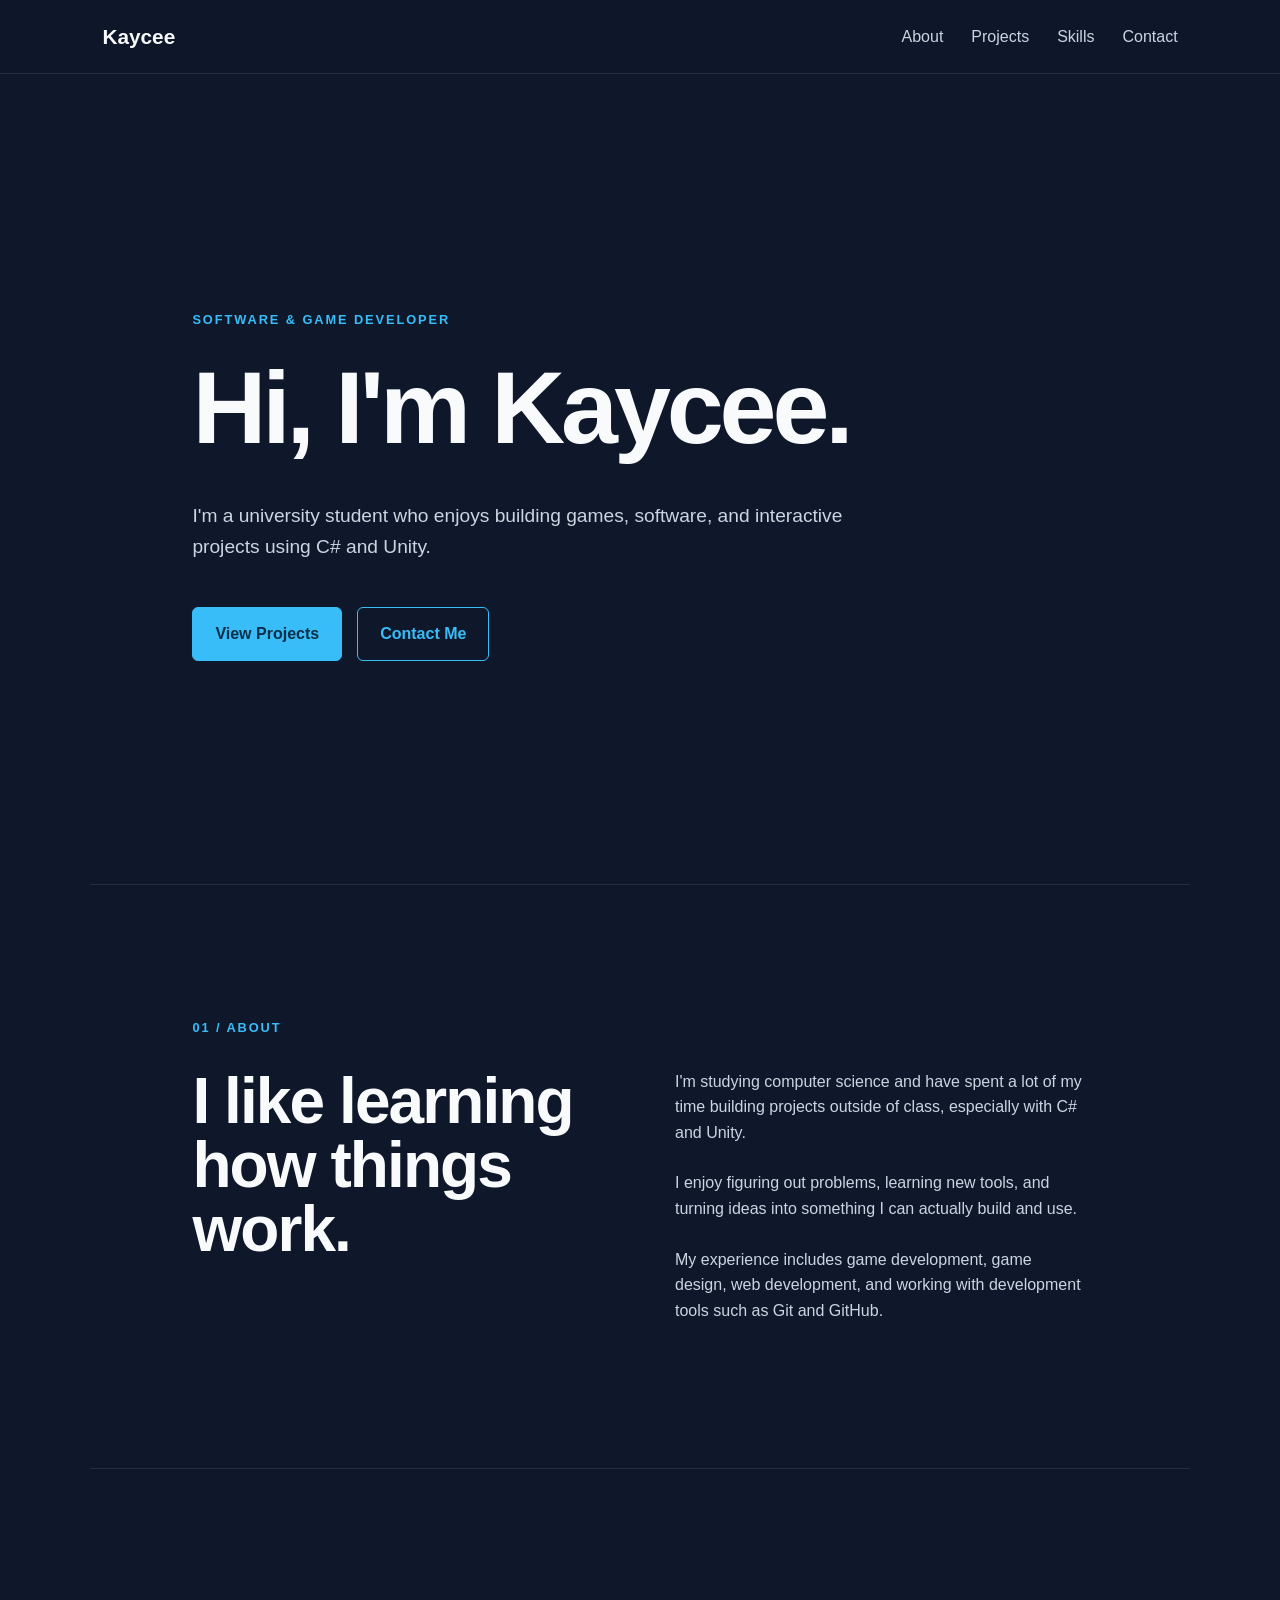
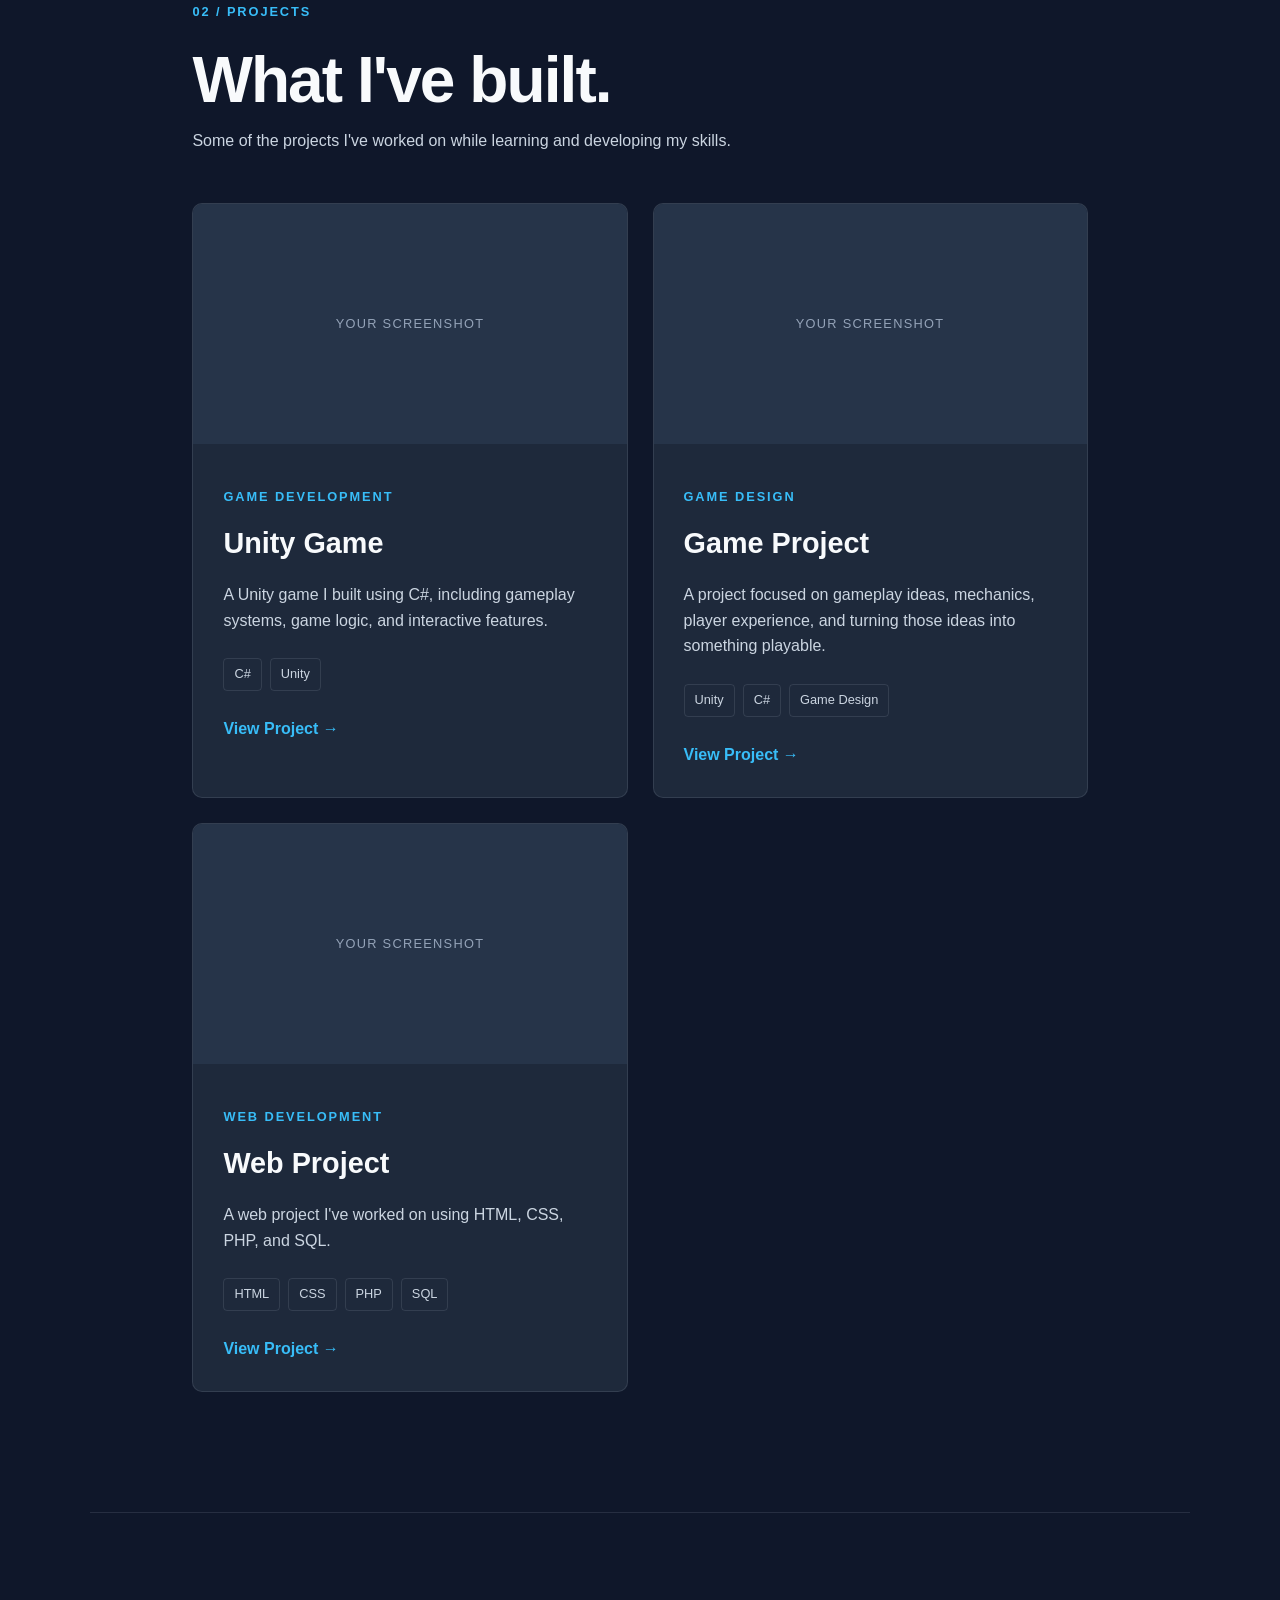
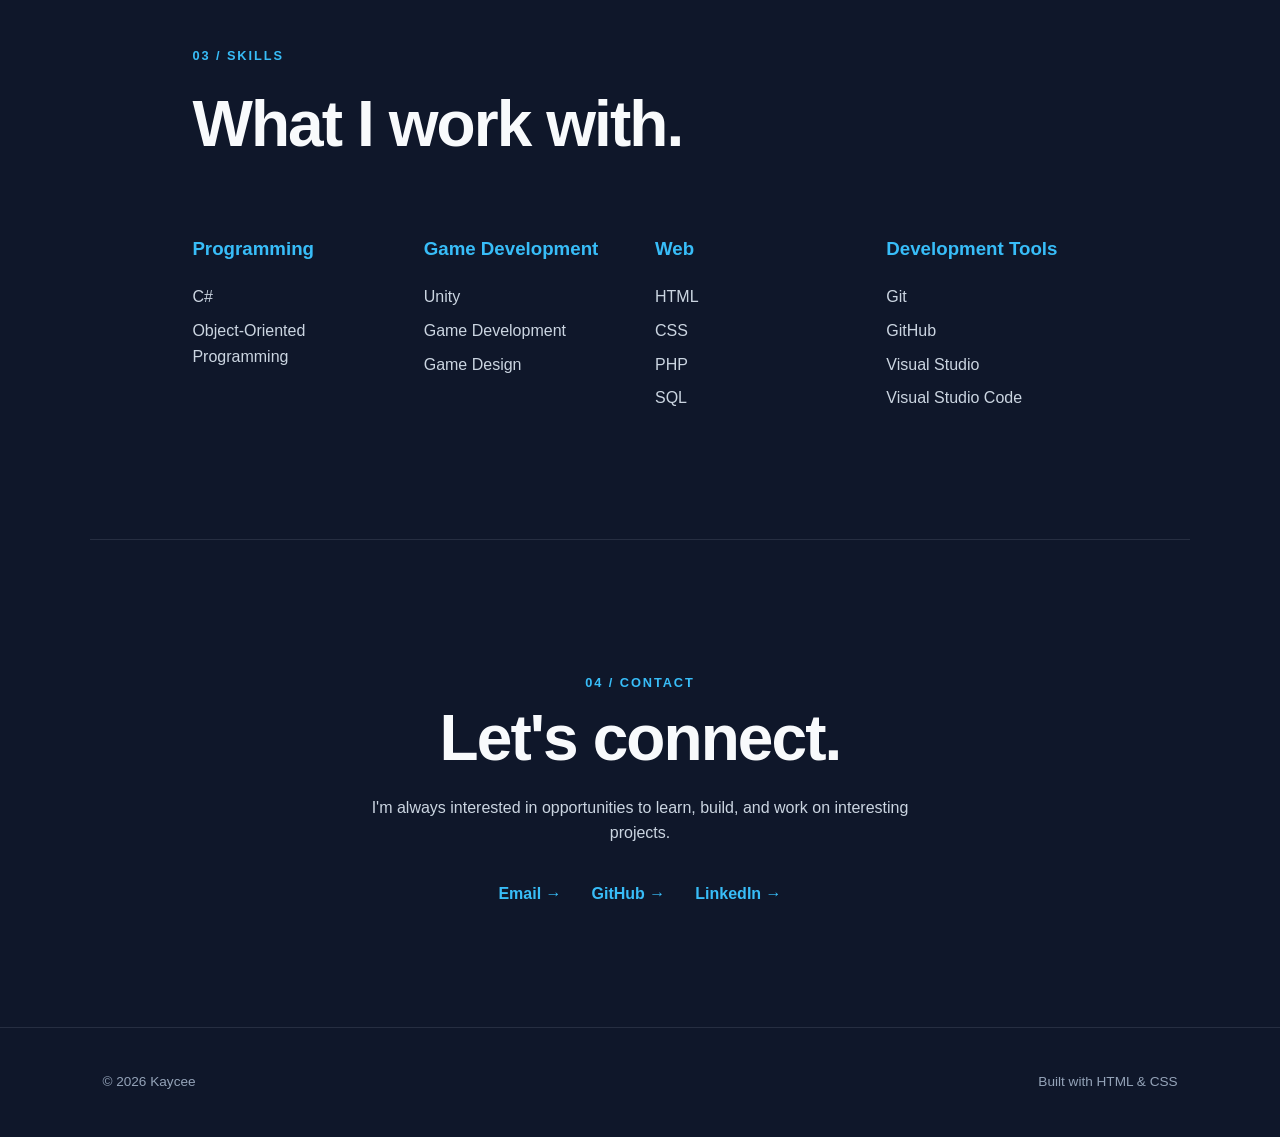
==== index.html @ e9b3a822 "expanding portfolio, placeholders for now" ====
<!DOCTYPE html>
<html lang="en">
<head>
    <meta charset="UTF-8">
    <meta name="viewport" content="width=device-width, initial-scale=1.0">
    <meta name="description" content="Kaycee's software and game development portfolio">
    <title>Kaycee | Software & Game Developer</title>
    <link rel="stylesheet" href="style.css">
</head>

<body>

    <nav class="navbar">
        <a href="#" class="logo">Kaycee</a>

        <div class="nav-links">
            <a href="#about">About</a>
            <a href="#projects">Projects</a>
            <a href="#skills">Skills</a>
            <a href="#contact">Contact</a>
        </div>
    </nav>

    <main>

        <header class="hero">
            <p class="eyebrow">SOFTWARE & GAME DEVELOPER</p>

            <h1>Hi, I'm Kaycee.</h1>

            <p class="intro">
                I'm a university student who enjoys building games, software,
                and interactive projects using C# and Unity.
            </p>

            <div class="hero-buttons">
                <a href="#projects" class="button primary-button">View Projects</a>
                <a href="#contact" class="button secondary-button">Contact Me</a>
            </div>
        </header>

        <section id="about" class="section">
            <p class="section-label">01 / ABOUT</p>

            <div class="section-content">
                <div>
                    <h2>I like learning how things work.</h2>
                </div>

                <div class="about-text">
                    <p>
                        I'm studying computer science and have spent a lot of my
                        time building projects outside of class, especially with
                        C# and Unity.
                    </p>

                    <p>
                        I enjoy figuring out problems, learning new tools, and
                        turning ideas into something I can actually build and use.
                    </p>

                    <p>
                        My experience includes game development, game design,
                        web development, and working with development tools such
                        as Git and GitHub.
                    </p>
                </div>
            </div>
        </section>

        <section id="projects" class="section">
            <p class="section-label">02 / PROJECTS</p>

            <div class="section-heading">
                <h2>What I've built.</h2>
                <p>
                    Some of the projects I've worked on while learning and
                    developing my skills.
                </p>
            </div>

            <div class="projects-grid">

                <article class="project-card">
                    <div class="project-image">
                        <span>YOUR SCREENSHOT</span>
                    </div>

                    <div class="project-info">
                        <p class="project-type">GAME DEVELOPMENT</p>

                        <h3>Unity Game</h3>

                        <p>
                            A Unity game I built using C#, including gameplay
                            systems, game logic, and interactive features.
                        </p>

                        <div class="project-tags">
                            <span>C#</span>
                            <span>Unity</span>
                        </div>

                        <a href="#" class="project-link">View Project →</a>
                    </div>
                </article>

                <article class="project-card">
                    <div class="project-image">
                        <span>YOUR SCREENSHOT</span>
                    </div>

                    <div class="project-info">
                        <p class="project-type">GAME DESIGN</p>

                        <h3>Game Project</h3>

                        <p>
                            A project focused on gameplay ideas, mechanics,
                            player experience, and turning those ideas into
                            something playable.
                        </p>

                        <div class="project-tags">
                            <span>Unity</span>
                            <span>C#</span>
                            <span>Game Design</span>
                        </div>

                        <a href="#" class="project-link">View Project →</a>
                    </div>
                </article>

                <article class="project-card">
                    <div class="project-image">
                        <span>YOUR SCREENSHOT</span>
                    </div>

                    <div class="project-info">
                        <p class="project-type">WEB DEVELOPMENT</p>

                        <h3>Web Project</h3>

                        <p>
                            A web project I've worked on using HTML, CSS, PHP,
                            and SQL.
                        </p>

                        <div class="project-tags">
                            <span>HTML</span>
                            <span>CSS</span>
                            <span>PHP</span>
                            <span>SQL</span>
                        </div>

                        <a href="#" class="project-link">View Project →</a>
                    </div>
                </article>

            </div>
        </section>

        <section id="skills" class="section">
            <p class="section-label">03 / SKILLS</p>

            <div class="section-heading">
                <h2>What I work with.</h2>
            </div>

            <div class="skills-grid">

                <div class="skill-group">
                    <h3>Programming</h3>
                    <p>C#</p>
                    <p>Object-Oriented Programming</p>
                </div>

                <div class="skill-group">
                    <h3>Game Development</h3>
                    <p>Unity</p>
                    <p>Game Development</p>
                    <p>Game Design</p>
                </div>

                <div class="skill-group">
                    <h3>Web</h3>
                    <p>HTML</p>
                    <p>CSS</p>
                    <p>PHP</p>
                    <p>SQL</p>
                </div>

                <div class="skill-group">
                    <h3>Development Tools</h3>
                    <p>Git</p>
                    <p>GitHub</p>
                    <p>Visual Studio</p>
                    <p>Visual Studio Code</p>
                </div>

            </div>
        </section>

        <section id="contact" class="section contact-section">
            <p class="section-label">04 / CONTACT</p>

            <h2>Let's connect.</h2>

            <p>
                I'm always interested in opportunities to learn, build,
                and work on interesting projects.
            </p>

            <div class="contact-links">
                <a href="mailto:YOUR_EMAIL">Email →</a>
                <a href="https://github.com/kayceebowmantech" target="_blank">GitHub →</a>
                <a href="YOUR_LINKEDIN_URL" target="_blank">LinkedIn →</a>
            </div>
        </section>

    </main>

    <footer>
        <p>© 2026 Kaycee</p>
        <p>Built with HTML & CSS</p>
    </footer>

</body>
</html>
---- style.css ----
:root {
    --background: #0f172a;
    --surface: #1e293b;
    --surface-light: #263449;
    --text-primary: #f8fafc;
    --text-secondary: #cbd5e1;
    --text-muted: #94a3b8;
    --accent: #38bdf8;
    --border: rgba(203, 213, 225, 0.12);
}

* {
    box-sizing: border-box;
}

html {
    scroll-behavior: smooth;
}

body {
    margin: 0;
    background-color: var(--background);
    color: var(--text-primary);
    font-family: Arial, sans-serif;
    line-height: 1.6;
}

a {
    color: inherit;
    text-decoration: none;
}

.navbar {
    position: sticky;
    top: 0;
    z-index: 100;
    display: flex;
    justify-content: space-between;
    align-items: center;
    padding: 20px 8%;
    background: rgba(15, 23, 42, 0.9);
    backdrop-filter: blur(10px);
    border-bottom: 1px solid var(--border);
}

.logo {
    font-size: 1.3rem;
    font-weight: 700;
}

.nav-links {
    display: flex;
    gap: 28px;
}

.nav-links a {
    color: var(--text-secondary);
    transition: color 0.2s ease;
}

.nav-links a:hover {
    color: var(--accent);
}

.hero {
    min-height: 90vh;
    display: flex;
    flex-direction: column;
    justify-content: center;
    max-width: 1100px;
    margin: 0 auto;
    padding: 80px 8%;
}

.eyebrow,
.section-label,
.project-type {
    color: var(--accent);
    font-size: 0.8rem;
    font-weight: 700;
    letter-spacing: 0.15em;
}

.hero h1 {
    max-width: 900px;
    margin: 15px 0;
    font-size: clamp(3.5rem, 8vw, 7rem);
    line-height: 0.95;
    letter-spacing: -0.04em;
}

.intro {
    max-width: 650px;
    margin: 30px 0;
    color: var(--text-secondary);
    font-size: 1.2rem;
}

.hero-buttons {
    display: flex;
    gap: 15px;
    margin-top: 15px;
    flex-wrap: wrap;
}

.button {
    padding: 13px 22px;
    border: 1px solid var(--accent);
    border-radius: 6px;
    font-weight: 700;
    transition: 0.2s ease;
}

.primary-button {
    background-color: var(--accent);
    color: #082f49;
}

.primary-button:hover {
    transform: translateY(-2px);
}

.secondary-button {
    color: var(--accent);
}

.secondary-button:hover {
    background-color: rgba(56, 189, 248, 0.08);
}

.section {
    max-width: 1100px;
    margin: 0 auto;
    padding: 120px 8%;
    border-top: 1px solid var(--border);
}

.section-content {
    display: grid;
    grid-template-columns: 1fr 1fr;
    gap: 70px;
    margin-top: 30px;
}

.section h2,
.contact-section h2 {
    margin: 0;
    font-size: clamp(2.3rem, 5vw, 4.5rem);
    line-height: 1;
    letter-spacing: -0.03em;
}

.about-text {
    color: var(--text-secondary);
}

.about-text p {
    margin-top: 0;
    margin-bottom: 25px;
}

.section-heading {
    max-width: 700px;
    margin: 25px 0 50px;
}

.section-heading p {
    color: var(--text-secondary);
}

.projects-grid {
    display: grid;
    grid-template-columns: repeat(2, 1fr);
    gap: 25px;
}

.project-card {
    overflow: hidden;
    background-color: var(--surface);
    border: 1px solid var(--border);
    border-radius: 10px;
    transition: transform 0.2s ease, border-color 0.2s ease;
}

.project-card:hover {
    transform: translateY(-5px);
    border-color: rgba(56, 189, 248, 0.4);
}

.project-image {
    min-height: 240px;
    display: flex;
    justify-content: center;
    align-items: center;
    background-color: var(--surface-light);
    color: var(--text-muted);
    font-size: 0.8rem;
    letter-spacing: 0.1em;
}

.project-info {
    padding: 30px;
}

.project-info h3 {
    margin: 8px 0 15px;
    font-size: 1.8rem;
}

.project-info > p:not(.project-type) {
    color: var(--text-secondary);
}

.project-tags {
    display: flex;
    flex-wrap: wrap;
    gap: 8px;
    margin: 25px 0;
}

.project-tags span {
    padding: 5px 10px;
    border: 1px solid var(--border);
    border-radius: 4px;
    color: var(--text-secondary);
    font-size: 0.8rem;
}

.project-link {
    color: var(--accent);
    font-weight: 700;
}

.skills-grid {
    display: grid;
    grid-template-columns: repeat(4, 1fr);
    gap: 30px;
    margin-top: 60px;
}

.skill-group h3 {
    margin-bottom: 20px;
    color: var(--accent);
}

.skill-group p {
    margin: 8px 0;
    color: var(--text-secondary);
}

.contact-section {
    text-align: center;
}

.contact-section > p:not(.section-label) {
    max-width: 600px;
    margin: 25px auto;
    color: var(--text-secondary);
}

.contact-links {
    display: flex;
    justify-content: center;
    gap: 30px;
    margin-top: 35px;
    flex-wrap: wrap;
}

.contact-links a {
    color: var(--accent);
    font-weight: 700;
}

footer {
    display: flex;
    justify-content: space-between;
    padding: 30px 8%;
    border-top: 1px solid var(--border);
    color: var(--text-muted);
    font-size: 0.85rem;
}

@media (max-width: 800px) {
    .navbar {
        padding: 18px 6%;
    }

    .nav-links {
        gap: 15px;
        font-size: 0.9rem;
    }

    .hero,
    .section {
        padding-left: 6%;
        padding-right: 6%;
    }

    .hero {
        min-height: 80vh;
    }

    .section-content,
    .projects-grid,
    .skills-grid {
        grid-template-columns: 1fr;
    }

    .section-content {
        gap: 30px;
    }

    footer {
        flex-direction: column;
        gap: 5px;
    }
}

@media (max-width: 550px) {
    .nav-links {
        display: none;
    }

    .hero h1 {
        font-size: 3.2rem;
    }

    .intro {
        font-size: 1.05rem;
    }
}
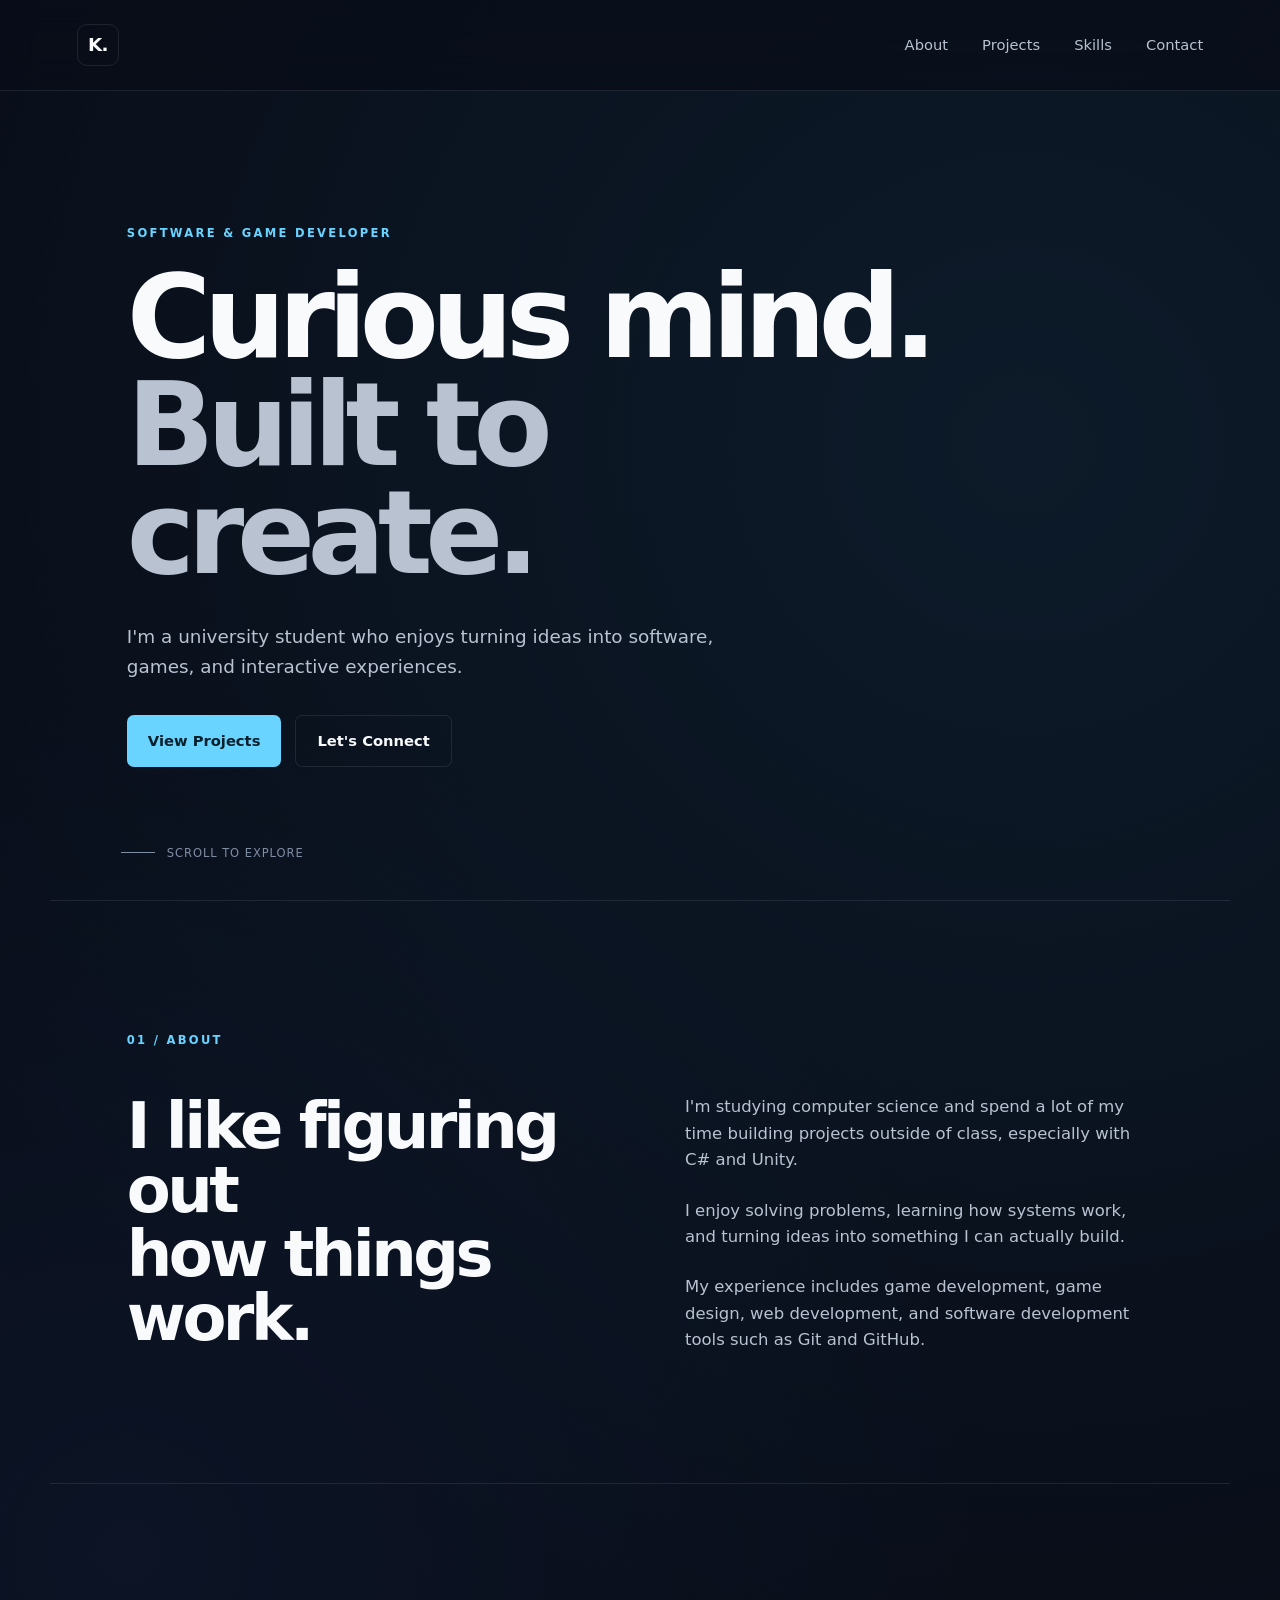
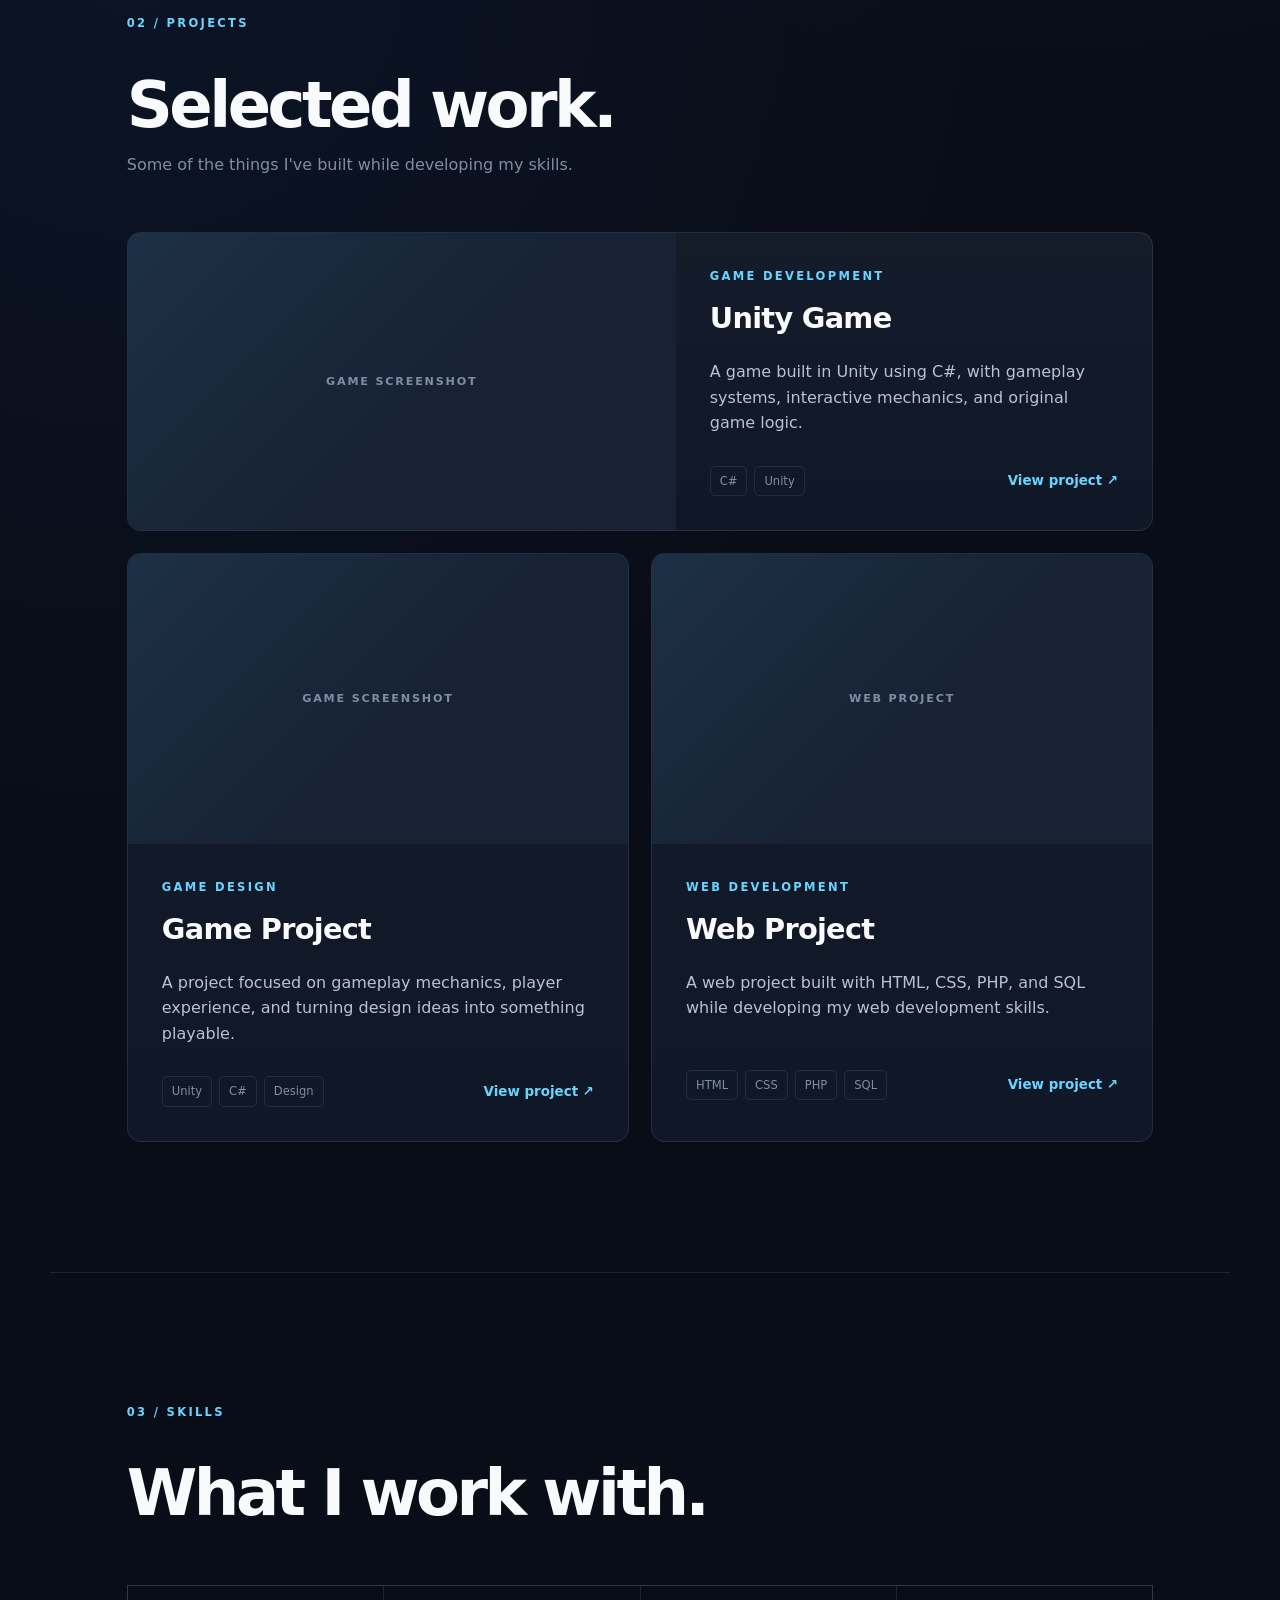
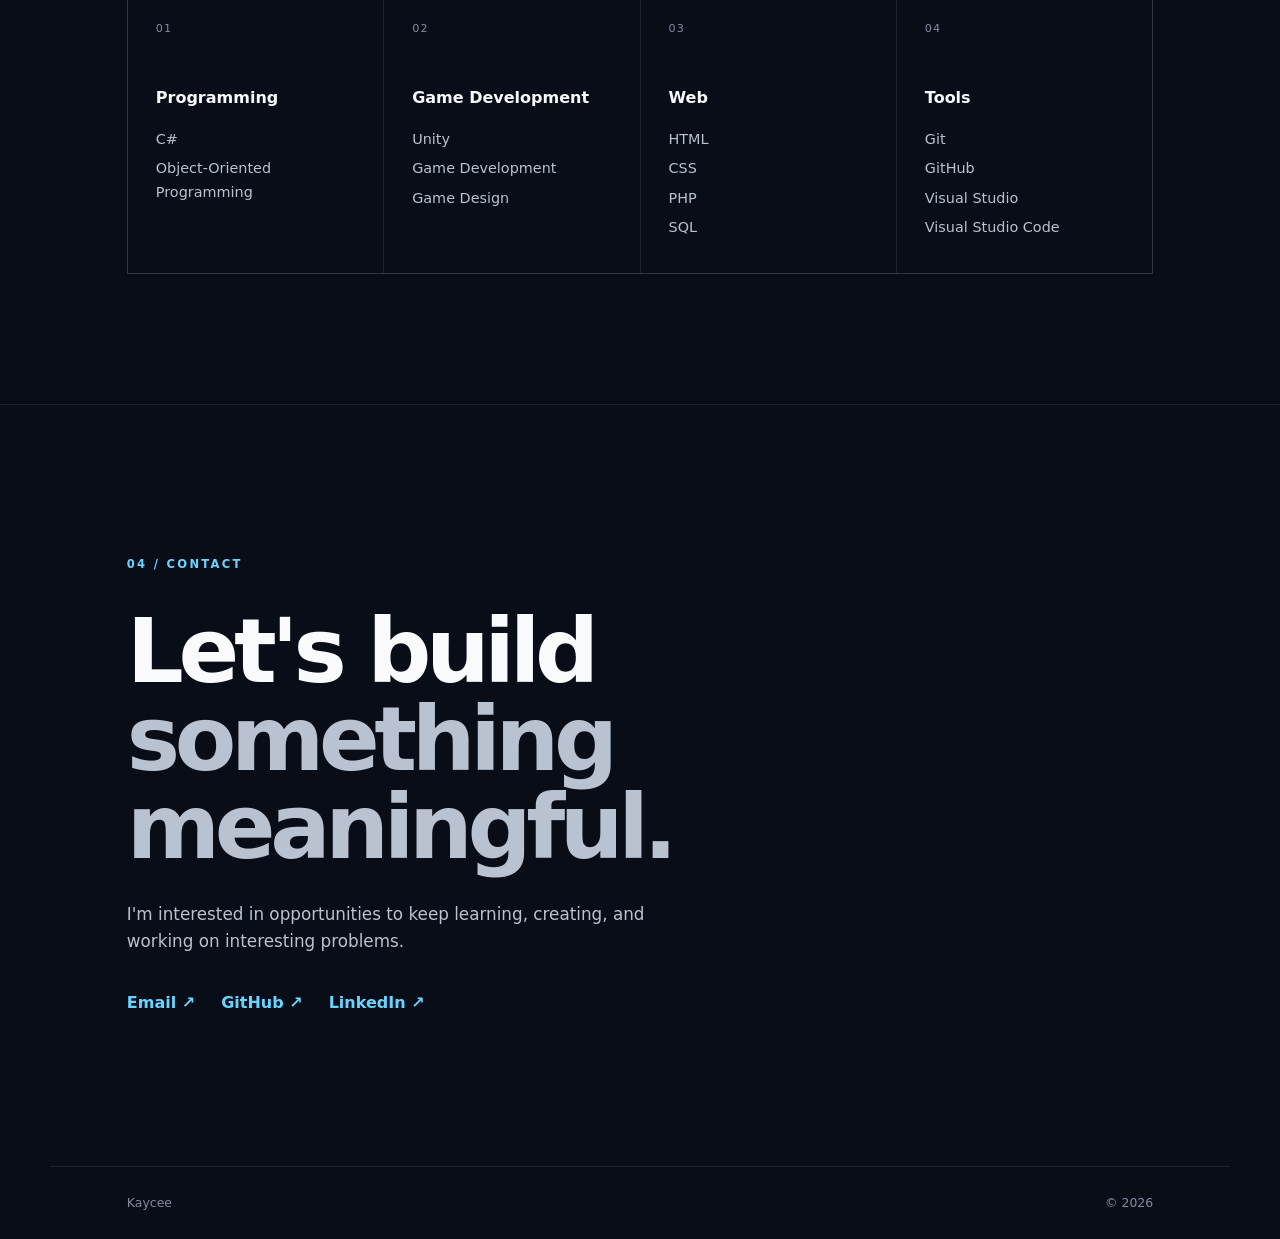
==== commit 3a150482: "updated style of text, format, removed accidental comment showing on page" ====
--- a/index.html
+++ b/index.html
@@ -9,9 +9,8 @@
 </head>
 
 <body>
-
     <nav class="navbar">
-        <a href="#" class="logo">Kaycee</a>
+        <a href="#" class="logo">K.</a>
 
         <div class="nav-links">
             <a href="#about">About</a>
@@ -22,160 +21,164 @@
     </nav>
 
     <main>
-
         <header class="hero">
-            <p class="eyebrow">SOFTWARE & GAME DEVELOPER</p>
-
-            <h1>Hi, I'm Kaycee.</h1>
-
-            <p class="intro">
-                I'm a university student who enjoys building games, software,
-                and interactive projects using C# and Unity.
-            </p>
-
-            <div class="hero-buttons">
-                <a href="#projects" class="button primary-button">View Projects</a>
-                <a href="#contact" class="button secondary-button">Contact Me</a>
+            <div class="hero-content">
+                <p class="eyebrow">SOFTWARE & GAME DEVELOPER</p>
+
+                <h1>Curious mind.<br><span>Built to create.</span></h1>
+
+                <p class="intro">
+                    I'm a university student who enjoys turning ideas into
+                    software, games, and interactive experiences.
+                </p>
+
+                <div class="hero-buttons">
+                    <a href="#projects" class="button primary-button">View Projects</a>
+                    <a href="#contact" class="button secondary-button">Let's Connect</a>
+                </div>
+            </div>
+
+            <div class="scroll-indicator">
+                <span></span>
+                Scroll to explore
             </div>
         </header>
 
         <section id="about" class="section">
-            <p class="section-label">01 / ABOUT</p>
-
-            <div class="section-content">
-                <div>
-                    <h2>I like learning how things work.</h2>
-                </div>
+            <div class="section-label">01 / ABOUT</div>
+
+            <div class="about-grid">
+                <h2>I like figuring out<br>how things work.</h2>
 
                 <div class="about-text">
                     <p>
-                        I'm studying computer science and have spent a lot of my
-                        time building projects outside of class, especially with
-                        C# and Unity.
+                        I'm studying computer science and spend a lot of my time
+                        building projects outside of class, especially with C# and Unity.
                     </p>
 
                     <p>
-                        I enjoy figuring out problems, learning new tools, and
-                        turning ideas into something I can actually build and use.
+                        I enjoy solving problems, learning how systems work, and
+                        turning ideas into something I can actually build.
                     </p>
 
                     <p>
                         My experience includes game development, game design,
-                        web development, and working with development tools such
-                        as Git and GitHub.
+                        web development, and software development tools such as Git and GitHub.
                     </p>
                 </div>
             </div>
         </section>
 
         <section id="projects" class="section">
-            <p class="section-label">02 / PROJECTS</p>
-
-            <div class="section-heading">
-                <h2>What I've built.</h2>
-                <p>
-                    Some of the projects I've worked on while learning and
-                    developing my skills.
-                </p>
+            <div class="section-label">02 / PROJECTS</div>
+
+            <div class="section-title-row">
+                <div>
+                    <h2>Selected work.</h2>
+                    <p>Some of the things I've built while developing my skills.</p>
+                </div>
             </div>
 
             <div class="projects-grid">
+                <article class="project-card featured">
+                    <div class="project-image">
+                        <span>GAME SCREENSHOT</span>
+                    </div>
+
+                    <div class="project-content">
+                        <div>
+                            <p class="project-type">GAME DEVELOPMENT</p>
+                            <h3>Unity Game</h3>
+                        </div>
+
+                        <p class="project-description">
+                            A game built in Unity using C#, with gameplay systems,
+                            interactive mechanics, and original game logic.
+                        </p>
+
+                        <div class="project-footer">
+                            <div class="project-tags">
+                                <span>C#</span>
+                                <span>Unity</span>
+                            </div>
+
+                            <a href="#" class="project-link">View project ↗</a>
+                        </div>
+                    </div>
+                </article>
 
                 <article class="project-card">
                     <div class="project-image">
-                        <span>YOUR SCREENSHOT</span>
-                    </div>
-
-                    <div class="project-info">
-                        <p class="project-type">GAME DEVELOPMENT</p>
-
-                        <h3>Unity Game</h3>
-
-                        <p>
-                            A Unity game I built using C#, including gameplay
-                            systems, game logic, and interactive features.
+                        <span>GAME SCREENSHOT</span>
+                    </div>
+
+                    <div class="project-content">
+                        <p class="project-type">GAME DESIGN</p>
+                        <h3>Game Project</h3>
+
+                        <p class="project-description">
+                            A project focused on gameplay mechanics, player experience,
+                            and turning design ideas into something playable.
                         </p>
 
-                        <div class="project-tags">
-                            <span>C#</span>
-                            <span>Unity</span>
-                        </div>
-
-                        <a href="#" class="project-link">View Project →</a>
+                        <div class="project-footer">
+                            <div class="project-tags">
+                                <span>Unity</span>
+                                <span>C#</span>
+                                <span>Design</span>
+                            </div>
+
+                            <a href="#" class="project-link">View project ↗</a>
+                        </div>
                     </div>
                 </article>
 
                 <article class="project-card">
                     <div class="project-image">
-                        <span>YOUR SCREENSHOT</span>
-                    </div>
-
-                    <div class="project-info">
-                        <p class="project-type">GAME DESIGN</p>
-
-                        <h3>Game Project</h3>
-
-                        <p>
-                            A project focused on gameplay ideas, mechanics,
-                            player experience, and turning those ideas into
-                            something playable.
+                        <span>WEB PROJECT</span>
+                    </div>
+
+                    <div class="project-content">
+                        <p class="project-type">WEB DEVELOPMENT</p>
+                        <h3>Web Project</h3>
+
+                        <p class="project-description">
+                            A web project built with HTML, CSS, PHP, and SQL while
+                            developing my web development skills.
                         </p>
 
-                        <div class="project-tags">
-                            <span>Unity</span>
-                            <span>C#</span>
-                            <span>Game Design</span>
-                        </div>
-
-                        <a href="#" class="project-link">View Project →</a>
+                        <div class="project-footer">
+                            <div class="project-tags">
+                                <span>HTML</span>
+                                <span>CSS</span>
+                                <span>PHP</span>
+                                <span>SQL</span>
+                            </div>
+
+                            <a href="#" class="project-link">View project ↗</a>
+                        </div>
                     </div>
                 </article>
-
-                <article class="project-card">
-                    <div class="project-image">
-                        <span>YOUR SCREENSHOT</span>
-                    </div>
-
-                    <div class="project-info">
-                        <p class="project-type">WEB DEVELOPMENT</p>
-
-                        <h3>Web Project</h3>
-
-                        <p>
-                            A web project I've worked on using HTML, CSS, PHP,
-                            and SQL.
-                        </p>
-
-                        <div class="project-tags">
-                            <span>HTML</span>
-                            <span>CSS</span>
-                            <span>PHP</span>
-                            <span>SQL</span>
-                        </div>
-
-                        <a href="#" class="project-link">View Project →</a>
-                    </div>
-                </article>
-
             </div>
         </section>
 
         <section id="skills" class="section">
-            <p class="section-label">03 / SKILLS</p>
-
-            <div class="section-heading">
+            <div class="section-label">03 / SKILLS</div>
+
+            <div class="skills-heading">
                 <h2>What I work with.</h2>
             </div>
 
             <div class="skills-grid">
-
-                <div class="skill-group">
+                <div class="skill-group">
+                    <span class="skill-number">01</span>
                     <h3>Programming</h3>
                     <p>C#</p>
                     <p>Object-Oriented Programming</p>
                 </div>
 
                 <div class="skill-group">
+                    <span class="skill-number">02</span>
                     <h3>Game Development</h3>
                     <p>Unity</p>
                     <p>Game Development</p>
@@ -183,6 +186,7 @@
                 </div>
 
                 <div class="skill-group">
+                    <span class="skill-number">03</span>
                     <h3>Web</h3>
                     <p>HTML</p>
                     <p>CSS</p>
@@ -191,39 +195,39 @@
                 </div>
 
                 <div class="skill-group">
-                    <h3>Development Tools</h3>
+                    <span class="skill-number">04</span>
+                    <h3>Tools</h3>
                     <p>Git</p>
                     <p>GitHub</p>
                     <p>Visual Studio</p>
                     <p>Visual Studio Code</p>
                 </div>
-
-            </div>
-        </section>
-
-        <section id="contact" class="section contact-section">
-            <p class="section-label">04 / CONTACT</p>
-
-            <h2>Let's connect.</h2>
-
-            <p>
-                I'm always interested in opportunities to learn, build,
-                and work on interesting projects.
-            </p>
-
-            <div class="contact-links">
-                <a href="mailto:YOUR_EMAIL">Email →</a>
-                <a href="https://github.com/kayceebowmantech" target="_blank">GitHub →</a>
-                <a href="YOUR_LINKEDIN_URL" target="_blank">LinkedIn →</a>
-            </div>
-        </section>
-
+            </div>
+        </section>
+
+        <section id="contact" class="contact-section">
+            <div class="contact-inner">
+                <div class="section-label">04 / CONTACT</div>
+
+                <h2>Let's build<br><span>something meaningful.</span></h2>
+
+                <p>
+                    I'm interested in opportunities to keep learning,
+                    creating, and working on interesting problems.
+                </p>
+
+                <div class="contact-links">
+                    <a href="mailto:YOUR_EMAIL">Email ↗</a>
+                    <a href="https://github.com/kayceebowmantech" target="_blank">GitHub ↗</a>
+                    <a href="YOUR_LINKEDIN_URL" target="_blank">LinkedIn ↗</a>
+                </div>
+            </div>
+        </section>
     </main>
 
     <footer>
-        <p>© 2026 Kaycee</p>
-        <p>Built with HTML & CSS</p>
+        <span>Kaycee</span>
+        <span>© 2026</span>
     </footer>
-
 </body>
 </html>
--- a/style.css
+++ b/style.css
@@ -1,16 +1,20 @@
 :root {
-    --background: #0f172a;
-    --surface: #1e293b;
-    --surface-light: #263449;
+    --background: #090d18;
+    --surface: #101827;
+    --surface-light: #172235;
     --text-primary: #f8fafc;
-    --text-secondary: #cbd5e1;
-    --text-muted: #94a3b8;
-    --accent: #38bdf8;
-    --border: rgba(203, 213, 225, 0.12);
+    --text-secondary: #b8c2d1;
+    --text-muted: #7f8da3;
+    --accent: #69d4ff;
+    --accent-soft: rgba(105, 212, 255, 0.1);
+    --border: rgba(184, 194, 209, 0.12);
+    --max-width: 1180px;
 }
 
 * {
     box-sizing: border-box;
+    margin: 0;
+    padding: 0;
 }
 
 html {
@@ -18,10 +22,13 @@
 }
 
 body {
-    margin: 0;
-    background-color: var(--background);
+    min-height: 100vh;
+    background:
+        radial-gradient(circle at 80% 10%, rgba(56, 189, 248, 0.08), transparent 30%),
+        radial-gradient(circle at 10% 35%, rgba(59, 130, 246, 0.06), transparent 28%),
+        var(--background);
     color: var(--text-primary);
-    font-family: Arial, sans-serif;
+    font-family: Inter, ui-sans-serif, system-ui, -apple-system, BlinkMacSystemFont, "Segoe UI", sans-serif;
     line-height: 1.6;
 }
 
@@ -35,26 +42,36 @@
     top: 0;
     z-index: 100;
     display: flex;
+    align-items: center;
     justify-content: space-between;
-    align-items: center;
-    padding: 20px 8%;
-    background: rgba(15, 23, 42, 0.9);
-    backdrop-filter: blur(10px);
+    width: 100%;
+    padding: 24px max(6%, calc((100% - var(--max-width)) / 2));
+    background: rgba(9, 13, 24, 0.72);
     border-bottom: 1px solid var(--border);
+    backdrop-filter: blur(18px);
 }
 
 .logo {
-    font-size: 1.3rem;
-    font-weight: 700;
+    display: flex;
+    align-items: center;
+    justify-content: center;
+    width: 42px;
+    height: 42px;
+    border: 1px solid var(--border);
+    border-radius: 10px;
+    font-size: 1.15rem;
+    font-weight: 800;
+    letter-spacing: -0.04em;
 }
 
 .nav-links {
     display: flex;
-    gap: 28px;
+    gap: 34px;
 }
 
 .nav-links a {
     color: var(--text-secondary);
+    font-size: 0.92rem;
     transition: color 0.2s ease;
 }
 
@@ -63,57 +80,69 @@
 }
 
 .hero {
-    min-height: 90vh;
+    position: relative;
     display: flex;
     flex-direction: column;
     justify-content: center;
-    max-width: 1100px;
+    min-height: calc(100vh - 91px);
+    max-width: var(--max-width);
     margin: 0 auto;
-    padding: 80px 8%;
+    padding: 100px 6%;
+}
+
+.hero-content {
+    max-width: 850px;
 }
 
 .eyebrow,
 .section-label,
 .project-type {
     color: var(--accent);
-    font-size: 0.8rem;
-    font-weight: 700;
-    letter-spacing: 0.15em;
+    font-size: 0.72rem;
+    font-weight: 800;
+    letter-spacing: 0.2em;
 }
 
 .hero h1 {
-    max-width: 900px;
-    margin: 15px 0;
-    font-size: clamp(3.5rem, 8vw, 7rem);
-    line-height: 0.95;
-    letter-spacing: -0.04em;
+    margin-top: 20px;
+    font-size: clamp(4rem, 9vw, 7.8rem);
+    line-height: 0.94;
+    letter-spacing: -0.065em;
+}
+
+.hero h1 span,
+.contact-section h2 span {
+    color: var(--text-secondary);
 }
 
 .intro {
     max-width: 650px;
-    margin: 30px 0;
-    color: var(--text-secondary);
-    font-size: 1.2rem;
+    margin-top: 35px;
+    color: var(--text-secondary);
+    font-size: 1.15rem;
 }
 
 .hero-buttons {
     display: flex;
-    gap: 15px;
-    margin-top: 15px;
+    gap: 14px;
+    margin-top: 34px;
     flex-wrap: wrap;
 }
 
 .button {
-    padding: 13px 22px;
-    border: 1px solid var(--accent);
-    border-radius: 6px;
+    display: inline-flex;
+    align-items: center;
+    justify-content: center;
+    padding: 13px 21px;
+    border-radius: 7px;
+    font-size: 0.92rem;
     font-weight: 700;
-    transition: 0.2s ease;
+    transition: transform 0.2s ease, background 0.2s ease, border-color 0.2s ease;
 }
 
 .primary-button {
-    background-color: var(--accent);
-    color: #082f49;
+    background: var(--accent);
+    color: #06202c;
 }
 
 .primary-button:hover {
@@ -121,147 +150,231 @@
 }
 
 .secondary-button {
-    color: var(--accent);
+    border: 1px solid var(--border);
+    color: var(--text-primary);
 }
 
 .secondary-button:hover {
-    background-color: rgba(56, 189, 248, 0.08);
+    border-color: rgba(105, 212, 255, 0.4);
+    background: var(--accent-soft);
+    transform: translateY(-2px);
+}
+
+.scroll-indicator {
+    position: absolute;
+    bottom: 38px;
+    left: 6%;
+    display: flex;
+    align-items: center;
+    gap: 12px;
+    color: var(--text-muted);
+    font-size: 0.72rem;
+    letter-spacing: 0.08em;
+    text-transform: uppercase;
+}
+
+.scroll-indicator span {
+    display: block;
+    width: 34px;
+    height: 1px;
+    background: var(--text-muted);
 }
 
 .section {
-    max-width: 1100px;
+    max-width: var(--max-width);
     margin: 0 auto;
-    padding: 120px 8%;
+    padding: 130px 6%;
     border-top: 1px solid var(--border);
 }
 
-.section-content {
+.about-grid {
     display: grid;
     grid-template-columns: 1fr 1fr;
-    gap: 70px;
-    margin-top: 30px;
+    gap: 90px;
+    margin-top: 45px;
 }
 
 .section h2,
-.contact-section h2 {
-    margin: 0;
-    font-size: clamp(2.3rem, 5vw, 4.5rem);
+.skills-heading h2 {
+    font-size: clamp(2.7rem, 5vw, 4.7rem);
     line-height: 1;
-    letter-spacing: -0.03em;
+    letter-spacing: -0.055em;
 }
 
 .about-text {
-    color: var(--text-secondary);
-}
-
-.about-text p {
-    margin-top: 0;
-    margin-bottom: 25px;
-}
-
-.section-heading {
-    max-width: 700px;
-    margin: 25px 0 50px;
-}
-
-.section-heading p {
-    color: var(--text-secondary);
+    max-width: 620px;
+    color: var(--text-secondary);
+    font-size: 1.03rem;
+}
+
+.about-text p + p {
+    margin-top: 24px;
+}
+
+.section-title-row {
+    display: flex;
+    justify-content: space-between;
+    margin-top: 40px;
+}
+
+.section-title-row p {
+    margin-top: 15px;
+    color: var(--text-muted);
 }
 
 .projects-grid {
     display: grid;
     grid-template-columns: repeat(2, 1fr);
-    gap: 25px;
+    gap: 22px;
+    margin-top: 55px;
 }
 
 .project-card {
     overflow: hidden;
-    background-color: var(--surface);
+    background: linear-gradient(180deg, rgba(255, 255, 255, 0.015), transparent), var(--surface);
     border: 1px solid var(--border);
-    border-radius: 10px;
-    transition: transform 0.2s ease, border-color 0.2s ease;
+    border-radius: 14px;
+    transition: transform 0.25s ease, border-color 0.25s ease;
 }
 
 .project-card:hover {
-    transform: translateY(-5px);
-    border-color: rgba(56, 189, 248, 0.4);
+    transform: translateY(-6px);
+    border-color: rgba(105, 212, 255, 0.35);
+}
+
+.project-card.featured {
+    grid-column: span 2;
+    display: grid;
+    grid-template-columns: 1.15fr 1fr;
 }
 
 .project-image {
-    min-height: 240px;
-    display: flex;
+    display: flex;
+    align-items: center;
     justify-content: center;
-    align-items: center;
-    background-color: var(--surface-light);
-    color: var(--text-muted);
-    font-size: 0.8rem;
-    letter-spacing: 0.1em;
-}
-
-.project-info {
-    padding: 30px;
-}
-
-.project-info h3 {
-    margin: 8px 0 15px;
+    min-height: 290px;
+    background:
+        linear-gradient(135deg, rgba(105, 212, 255, 0.08), transparent 55%),
+        var(--surface-light);
+    color: var(--text-muted);
+    font-size: 0.7rem;
+    font-weight: 700;
+    letter-spacing: 0.16em;
+}
+
+.project-content {
+    display: flex;
+    flex-direction: column;
+    min-height: 290px;
+    padding: 34px;
+}
+
+.project-content h3 {
+    margin-top: 9px;
     font-size: 1.8rem;
-}
-
-.project-info > p:not(.project-type) {
-    color: var(--text-secondary);
+    letter-spacing: -0.025em;
+}
+
+.project-description {
+    margin-top: 18px;
+    color: var(--text-secondary);
+}
+
+.project-footer {
+    display: flex;
+    align-items: center;
+    justify-content: space-between;
+    gap: 15px;
+    margin-top: auto;
+    padding-top: 30px;
 }
 
 .project-tags {
     display: flex;
     flex-wrap: wrap;
-    gap: 8px;
-    margin: 25px 0;
+    gap: 7px;
 }
 
 .project-tags span {
-    padding: 5px 10px;
+    padding: 5px 9px;
     border: 1px solid var(--border);
-    border-radius: 4px;
-    color: var(--text-secondary);
-    font-size: 0.8rem;
+    border-radius: 5px;
+    color: var(--text-muted);
+    font-size: 0.72rem;
 }
 
 .project-link {
     color: var(--accent);
+    font-size: 0.84rem;
     font-weight: 700;
+    white-space: nowrap;
+}
+
+.skills-heading {
+    margin-top: 40px;
 }
 
 .skills-grid {
     display: grid;
     grid-template-columns: repeat(4, 1fr);
-    gap: 30px;
+    gap: 1px;
     margin-top: 60px;
+    border: 1px solid var(--border);
+    background: var(--border);
+}
+
+.skill-group {
+    min-height: 230px;
+    padding: 28px;
+    background: var(--background);
+}
+
+.skill-number {
+    color: var(--text-muted);
+    font-size: 0.7rem;
+    letter-spacing: 0.1em;
 }
 
 .skill-group h3 {
-    margin-bottom: 20px;
-    color: var(--accent);
+    margin: 45px 0 18px;
+    color: var(--text-primary);
+    font-size: 1rem;
 }
 
 .skill-group p {
-    margin: 8px 0;
-    color: var(--text-secondary);
+    margin: 6px 0;
+    color: var(--text-secondary);
+    font-size: 0.9rem;
 }
 
 .contact-section {
-    text-align: center;
-}
-
-.contact-section > p:not(.section-label) {
-    max-width: 600px;
-    margin: 25px auto;
-    color: var(--text-secondary);
+    border-top: 1px solid var(--border);
+}
+
+.contact-inner {
+    max-width: var(--max-width);
+    margin: 0 auto;
+    padding: 150px 6%;
+}
+
+.contact-section h2 {
+    max-width: 850px;
+    margin-top: 35px;
+    font-size: clamp(3.2rem, 7vw, 6.4rem);
+    line-height: 0.98;
+    letter-spacing: -0.06em;
+}
+
+.contact-section p:not(.section-label) {
+    max-width: 560px;
+    margin-top: 30px;
+    color: var(--text-secondary);
+    font-size: 1.05rem;
 }
 
 .contact-links {
     display: flex;
-    justify-content: center;
-    gap: 30px;
+    gap: 26px;
     margin-top: 35px;
     flex-wrap: wrap;
 }
@@ -274,58 +387,72 @@
 footer {
     display: flex;
     justify-content: space-between;
-    padding: 30px 8%;
+    max-width: var(--max-width);
+    margin: 0 auto;
+    padding: 26px 6%;
     border-top: 1px solid var(--border);
     color: var(--text-muted);
-    font-size: 0.85rem;
-}
-
-@media (max-width: 800px) {
+    font-size: 0.78rem;
+}
+
+@media (max-width: 850px) {
+    .about-grid,
+    .project-card.featured,
+    .projects-grid {
+        grid-template-columns: 1fr;
+    }
+
+    .project-card.featured {
+        grid-column: span 1;
+    }
+
+    .skills-grid {
+        grid-template-columns: repeat(2, 1fr);
+    }
+
+    .hero {
+        padding-top: 80px;
+        padding-bottom: 100px;
+    }
+
+    .scroll-indicator {
+        display: none;
+    }
+}
+
+@media (max-width: 600px) {
     .navbar {
         padding: 18px 6%;
     }
 
     .nav-links {
-        gap: 15px;
-        font-size: 0.9rem;
-    }
-
-    .hero,
-    .section {
-        padding-left: 6%;
-        padding-right: 6%;
-    }
-
-    .hero {
-        min-height: 80vh;
-    }
-
-    .section-content,
-    .projects-grid,
+        gap: 16px;
+        font-size: 0.8rem;
+    }
+
+    .hero h1 {
+        font-size: 3.7rem;
+    }
+
+    .intro {
+        font-size: 1rem;
+    }
+
+    .section,
+    .contact-inner {
+        padding-top: 100px;
+        padding-bottom: 100px;
+    }
+
     .skills-grid {
         grid-template-columns: 1fr;
     }
 
-    .section-content {
-        gap: 30px;
+    .skill-group {
+        min-height: auto;
     }
 
     footer {
-        flex-direction: column;
-        gap: 5px;
-    }
-}
-
-@media (max-width: 550px) {
-    .nav-links {
-        display: none;
-    }
-
-    .hero h1 {
-        font-size: 3.2rem;
-    }
-
-    .intro {
-        font-size: 1.05rem;
+        padding: 22px 6%;
     }
 }
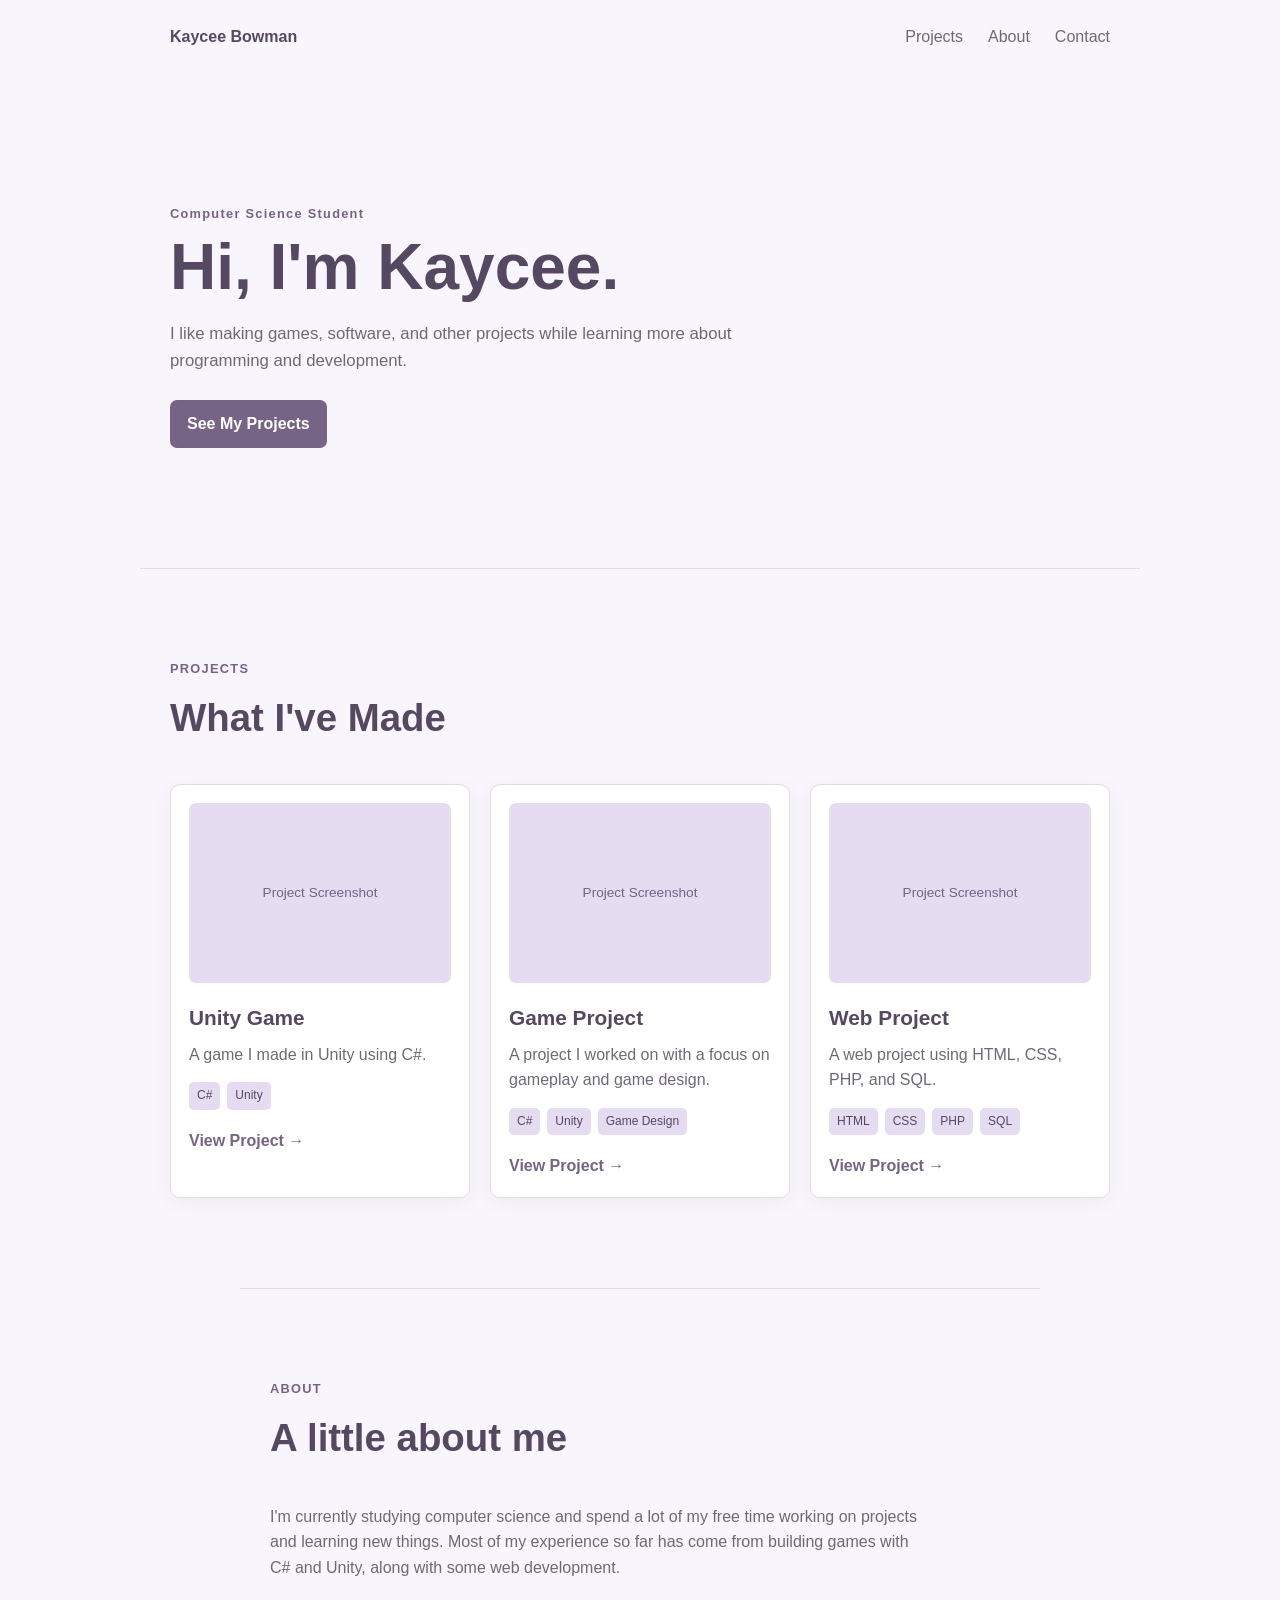
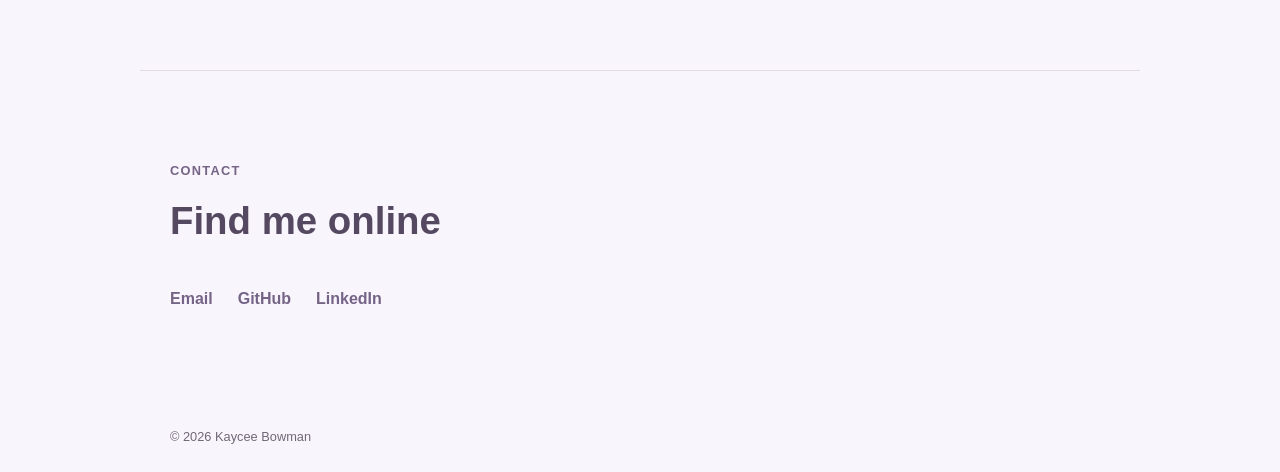
==== commit 06f94f2f: "big changes to visuals" ====
--- a/index.html
+++ b/index.html
@@ -3,231 +3,137 @@
 <head>
     <meta charset="UTF-8">
     <meta name="viewport" content="width=device-width, initial-scale=1.0">
-    <meta name="description" content="Kaycee's software and game development portfolio">
-    <title>Kaycee | Software & Game Developer</title>
+    <title>Kaycee Bowman | Portfolio</title>
     <link rel="stylesheet" href="style.css">
 </head>
 
 <body>
-    <nav class="navbar">
-        <a href="#" class="logo">K.</a>
+
+    <nav>
+        <a href="#" class="name">Kaycee Bowman</a>
 
         <div class="nav-links">
+            <a href="#projects">Projects</a>
             <a href="#about">About</a>
-            <a href="#projects">Projects</a>
-            <a href="#skills">Skills</a>
             <a href="#contact">Contact</a>
         </div>
     </nav>
 
     <main>
-        <header class="hero">
-            <div class="hero-content">
-                <p class="eyebrow">SOFTWARE & GAME DEVELOPER</p>
 
-                <h1>Curious mind.<br><span>Built to create.</span></h1>
+        <section class="intro">
+            <p class="subtitle">Computer Science Student</p>
 
-                <p class="intro">
-                    I'm a university student who enjoys turning ideas into
-                    software, games, and interactive experiences.
-                </p>
+            <h1>Hi, I'm Kaycee.</h1>
 
-                <div class="hero-buttons">
-                    <a href="#projects" class="button primary-button">View Projects</a>
-                    <a href="#contact" class="button secondary-button">Let's Connect</a>
-                </div>
-            </div>
+            <p class="intro-text">
+                I like making games, software, and other projects while
+                learning more about programming and development.
+            </p>
 
-            <div class="scroll-indicator">
-                <span></span>
-                Scroll to explore
-            </div>
-        </header>
+            <a href="#projects" class="button">See My Projects</a>
+        </section>
 
-        <section id="about" class="section">
-            <div class="section-label">01 / ABOUT</div>
+        <section id="projects" class="section">
+            <p class="section-label">PROJECTS</p>
+            <h2>What I've Made</h2>
 
-            <div class="about-grid">
-                <h2>I like figuring out<br>how things work.</h2>
+            <div class="projects">
 
-                <div class="about-text">
+                <article class="project">
+                    <div class="project-image">
+                        <span>Project Screenshot</span>
+                    </div>
+
+                    <h3>Unity Game</h3>
+
                     <p>
-                        I'm studying computer science and spend a lot of my time
-                        building projects outside of class, especially with C# and Unity.
+                        A game I made in Unity using C#.
                     </p>
 
+                    <div class="tags">
+                        <span>C#</span>
+                        <span>Unity</span>
+                    </div>
+
+                    <a href="#" class="project-link">View Project →</a>
+                </article>
+
+                <article class="project">
+                    <div class="project-image">
+                        <span>Project Screenshot</span>
+                    </div>
+
+                    <h3>Game Project</h3>
+
                     <p>
-                        I enjoy solving problems, learning how systems work, and
-                        turning ideas into something I can actually build.
+                        A project I worked on with a focus on gameplay
+                        and game design.
                     </p>
 
+                    <div class="tags">
+                        <span>C#</span>
+                        <span>Unity</span>
+                        <span>Game Design</span>
+                    </div>
+
+                    <a href="#" class="project-link">View Project →</a>
+                </article>
+
+                <article class="project">
+                    <div class="project-image">
+                        <span>Project Screenshot</span>
+                    </div>
+
+                    <h3>Web Project</h3>
+
                     <p>
-                        My experience includes game development, game design,
-                        web development, and software development tools such as Git and GitHub.
+                        A web project using HTML, CSS, PHP, and SQL.
                     </p>
-                </div>
+
+                    <div class="tags">
+                        <span>HTML</span>
+                        <span>CSS</span>
+                        <span>PHP</span>
+                        <span>SQL</span>
+                    </div>
+
+                    <a href="#" class="project-link">View Project →</a>
+                </article>
+
             </div>
         </section>
 
-        <section id="projects" class="section">
-            <div class="section-label">02 / PROJECTS</div>
+        <section id="about" class="section about">
+            <p class="section-label">ABOUT</p>
 
-            <div class="section-title-row">
-                <div>
-                    <h2>Selected work.</h2>
-                    <p>Some of the things I've built while developing my skills.</p>
-                </div>
-            </div>
+            <h2>A little about me</h2>
 
-            <div class="projects-grid">
-                <article class="project-card featured">
-                    <div class="project-image">
-                        <span>GAME SCREENSHOT</span>
-                    </div>
+            <p>
+                I'm currently studying computer science and spend a lot of
+                my free time working on projects and learning new things.
+                Most of my experience so far has come from building games
+                with C# and Unity, along with some web development.
+            </p>
+        </section>
 
-                    <div class="project-content">
-                        <div>
-                            <p class="project-type">GAME DEVELOPMENT</p>
-                            <h3>Unity Game</h3>
-                        </div>
+        <section id="contact" class="section contact">
+            <p class="section-label">CONTACT</p>
 
-                        <p class="project-description">
-                            A game built in Unity using C#, with gameplay systems,
-                            interactive mechanics, and original game logic.
-                        </p>
+            <h2>Find me online</h2>
 
-                        <div class="project-footer">
-                            <div class="project-tags">
-                                <span>C#</span>
-                                <span>Unity</span>
-                            </div>
-
-                            <a href="#" class="project-link">View project ↗</a>
-                        </div>
-                    </div>
-                </article>
-
-                <article class="project-card">
-                    <div class="project-image">
-                        <span>GAME SCREENSHOT</span>
-                    </div>
-
-                    <div class="project-content">
-                        <p class="project-type">GAME DESIGN</p>
-                        <h3>Game Project</h3>
-
-                        <p class="project-description">
-                            A project focused on gameplay mechanics, player experience,
-                            and turning design ideas into something playable.
-                        </p>
-
-                        <div class="project-footer">
-                            <div class="project-tags">
-                                <span>Unity</span>
-                                <span>C#</span>
-                                <span>Design</span>
-                            </div>
-
-                            <a href="#" class="project-link">View project ↗</a>
-                        </div>
-                    </div>
-                </article>
-
-                <article class="project-card">
-                    <div class="project-image">
-                        <span>WEB PROJECT</span>
-                    </div>
-
-                    <div class="project-content">
-                        <p class="project-type">WEB DEVELOPMENT</p>
-                        <h3>Web Project</h3>
-
-                        <p class="project-description">
-                            A web project built with HTML, CSS, PHP, and SQL while
-                            developing my web development skills.
-                        </p>
-
-                        <div class="project-footer">
-                            <div class="project-tags">
-                                <span>HTML</span>
-                                <span>CSS</span>
-                                <span>PHP</span>
-                                <span>SQL</span>
-                            </div>
-
-                            <a href="#" class="project-link">View project ↗</a>
-                        </div>
-                    </div>
-                </article>
+            <div class="contact-links">
+                <a href="mailto:YOUR_EMAIL">Email</a>
+                <a href="https://github.com/kayceebowmantech" target="_blank">GitHub</a>
+                <a href="YOUR_LINKEDIN_URL" target="_blank">LinkedIn</a>
             </div>
         </section>
 
-        <section id="skills" class="section">
-            <div class="section-label">03 / SKILLS</div>
-
-            <div class="skills-heading">
-                <h2>What I work with.</h2>
-            </div>
-
-            <div class="skills-grid">
-                <div class="skill-group">
-                    <span class="skill-number">01</span>
-                    <h3>Programming</h3>
-                    <p>C#</p>
-                    <p>Object-Oriented Programming</p>
-                </div>
-
-                <div class="skill-group">
-                    <span class="skill-number">02</span>
-                    <h3>Game Development</h3>
-                    <p>Unity</p>
-                    <p>Game Development</p>
-                    <p>Game Design</p>
-                </div>
-
-                <div class="skill-group">
-                    <span class="skill-number">03</span>
-                    <h3>Web</h3>
-                    <p>HTML</p>
-                    <p>CSS</p>
-                    <p>PHP</p>
-                    <p>SQL</p>
-                </div>
-
-                <div class="skill-group">
-                    <span class="skill-number">04</span>
-                    <h3>Tools</h3>
-                    <p>Git</p>
-                    <p>GitHub</p>
-                    <p>Visual Studio</p>
-                    <p>Visual Studio Code</p>
-                </div>
-            </div>
-        </section>
-
-        <section id="contact" class="contact-section">
-            <div class="contact-inner">
-                <div class="section-label">04 / CONTACT</div>
-
-                <h2>Let's build<br><span>something meaningful.</span></h2>
-
-                <p>
-                    I'm interested in opportunities to keep learning,
-                    creating, and working on interesting problems.
-                </p>
-
-                <div class="contact-links">
-                    <a href="mailto:YOUR_EMAIL">Email ↗</a>
-                    <a href="https://github.com/kayceebowmantech" target="_blank">GitHub ↗</a>
-                    <a href="YOUR_LINKEDIN_URL" target="_blank">LinkedIn ↗</a>
-                </div>
-            </div>
-        </section>
     </main>
 
     <footer>
-        <span>Kaycee</span>
-        <span>© 2026</span>
+        <p>© 2026 Kaycee Bowman</p>
     </footer>
+
 </body>
 </html>
--- a/style.css
+++ b/style.css
@@ -1,14 +1,12 @@
 :root {
-    --background: #090d18;
-    --surface: #101827;
-    --surface-light: #172235;
-    --text-primary: #f8fafc;
-    --text-secondary: #b8c2d1;
-    --text-muted: #7f8da3;
-    --accent: #69d4ff;
-    --accent-soft: rgba(105, 212, 255, 0.1);
-    --border: rgba(184, 194, 209, 0.12);
-    --max-width: 1180px;
+    --background: #f8f5fc;
+    --card: #ffffff;
+    --lavender: #e5dcf1;
+    --purple: #756486;
+    --purple-dark: #554861;
+    --text: #29262f;
+    --text-light: #6f6977;
+    --border: #e2dce9;
 }
 
 * {
@@ -22,13 +20,9 @@
 }
 
 body {
-    min-height: 100vh;
-    background:
-        radial-gradient(circle at 80% 10%, rgba(56, 189, 248, 0.08), transparent 30%),
-        radial-gradient(circle at 10% 35%, rgba(59, 130, 246, 0.06), transparent 28%),
-        var(--background);
-    color: var(--text-primary);
-    font-family: Inter, ui-sans-serif, system-ui, -apple-system, BlinkMacSystemFont, "Segoe UI", sans-serif;
+    background-color: var(--background);
+    color: var(--text);
+    font-family: Arial, sans-serif;
     line-height: 1.6;
 }
 
@@ -37,422 +31,211 @@
     text-decoration: none;
 }
 
-.navbar {
-    position: sticky;
-    top: 0;
-    z-index: 100;
-    display: flex;
+nav {
+    display: flex;
+    justify-content: space-between;
     align-items: center;
-    justify-content: space-between;
-    width: 100%;
-    padding: 24px max(6%, calc((100% - var(--max-width)) / 2));
-    background: rgba(9, 13, 24, 0.72);
-    border-bottom: 1px solid var(--border);
-    backdrop-filter: blur(18px);
-}
-
-.logo {
+    max-width: 1000px;
+    margin: 0 auto;
+    padding: 24px 30px;
+}
+
+.name {
+    font-weight: bold;
+    color: var(--purple-dark);
+}
+
+.nav-links {
+    display: flex;
+    gap: 25px;
+}
+
+.nav-links a {
+    color: var(--text-light);
+}
+
+.nav-links a:hover {
+    color: var(--purple);
+}
+
+.intro {
+    max-width: 1000px;
+    margin: 0 auto;
+    padding: 130px 30px 120px;
+}
+
+.subtitle,
+.section-label {
+    color: var(--purple);
+    font-size: 0.8rem;
+    font-weight: bold;
+    letter-spacing: 0.1em;
+}
+
+.intro h1 {
+    margin: 10px 0 20px;
+    font-size: 4rem;
+    line-height: 1.05;
+    color: var(--purple-dark);
+}
+
+.intro-text {
+    max-width: 600px;
+    margin-bottom: 25px;
+    color: var(--text-light);
+    font-size: 1.05rem;
+}
+
+.button {
+    display: inline-block;
+    padding: 11px 17px;
+    background-color: var(--purple);
+    color: white;
+    border-radius: 7px;
+    font-weight: bold;
+}
+
+.button:hover {
+    background-color: var(--purple-dark);
+}
+
+.section {
+    max-width: 1000px;
+    margin: 0 auto;
+    padding: 90px 30px;
+    border-top: 1px solid var(--border);
+}
+
+.section h2 {
+    margin: 8px 0 35px;
+    font-size: 2.4rem;
+    color: var(--purple-dark);
+}
+
+.projects {
+    display: grid;
+    grid-template-columns: repeat(3, 1fr);
+    gap: 20px;
+}
+
+.project {
+    padding: 18px;
+    background-color: var(--card);
+    border: 1px solid var(--border);
+    border-radius: 10px;
+    box-shadow: 0 5px 18px rgba(70, 55, 85, 0.05);
+}
+
+.project-image {
     display: flex;
     align-items: center;
     justify-content: center;
-    width: 42px;
-    height: 42px;
-    border: 1px solid var(--border);
-    border-radius: 10px;
-    font-size: 1.15rem;
-    font-weight: 800;
-    letter-spacing: -0.04em;
-}
-
-.nav-links {
-    display: flex;
-    gap: 34px;
-}
-
-.nav-links a {
-    color: var(--text-secondary);
-    font-size: 0.92rem;
-    transition: color 0.2s ease;
-}
-
-.nav-links a:hover {
-    color: var(--accent);
-}
-
-.hero {
-    position: relative;
-    display: flex;
-    flex-direction: column;
-    justify-content: center;
-    min-height: calc(100vh - 91px);
-    max-width: var(--max-width);
-    margin: 0 auto;
-    padding: 100px 6%;
-}
-
-.hero-content {
-    max-width: 850px;
-}
-
-.eyebrow,
-.section-label,
-.project-type {
-    color: var(--accent);
-    font-size: 0.72rem;
-    font-weight: 800;
-    letter-spacing: 0.2em;
-}
-
-.hero h1 {
-    margin-top: 20px;
-    font-size: clamp(4rem, 9vw, 7.8rem);
-    line-height: 0.94;
-    letter-spacing: -0.065em;
-}
-
-.hero h1 span,
-.contact-section h2 span {
-    color: var(--text-secondary);
-}
-
-.intro {
-    max-width: 650px;
-    margin-top: 35px;
-    color: var(--text-secondary);
-    font-size: 1.15rem;
-}
-
-.hero-buttons {
-    display: flex;
-    gap: 14px;
-    margin-top: 34px;
-    flex-wrap: wrap;
-}
-
-.button {
-    display: inline-flex;
-    align-items: center;
-    justify-content: center;
-    padding: 13px 21px;
+    height: 180px;
+    margin-bottom: 18px;
+    background-color: var(--lavender);
     border-radius: 7px;
-    font-size: 0.92rem;
-    font-weight: 700;
-    transition: transform 0.2s ease, background 0.2s ease, border-color 0.2s ease;
-}
-
-.primary-button {
-    background: var(--accent);
-    color: #06202c;
-}
-
-.primary-button:hover {
-    transform: translateY(-2px);
-}
-
-.secondary-button {
-    border: 1px solid var(--border);
-    color: var(--text-primary);
-}
-
-.secondary-button:hover {
-    border-color: rgba(105, 212, 255, 0.4);
-    background: var(--accent-soft);
-    transform: translateY(-2px);
-}
-
-.scroll-indicator {
-    position: absolute;
-    bottom: 38px;
-    left: 6%;
-    display: flex;
-    align-items: center;
-    gap: 12px;
-    color: var(--text-muted);
-    font-size: 0.72rem;
-    letter-spacing: 0.08em;
-    text-transform: uppercase;
-}
-
-.scroll-indicator span {
-    display: block;
-    width: 34px;
-    height: 1px;
-    background: var(--text-muted);
-}
-
-.section {
-    max-width: var(--max-width);
-    margin: 0 auto;
-    padding: 130px 6%;
-    border-top: 1px solid var(--border);
-}
-
-.about-grid {
-    display: grid;
-    grid-template-columns: 1fr 1fr;
-    gap: 90px;
-    margin-top: 45px;
-}
-
-.section h2,
-.skills-heading h2 {
-    font-size: clamp(2.7rem, 5vw, 4.7rem);
-    line-height: 1;
-    letter-spacing: -0.055em;
-}
-
-.about-text {
-    max-width: 620px;
-    color: var(--text-secondary);
-    font-size: 1.03rem;
-}
-
-.about-text p + p {
-    margin-top: 24px;
-}
-
-.section-title-row {
-    display: flex;
-    justify-content: space-between;
-    margin-top: 40px;
-}
-
-.section-title-row p {
-    margin-top: 15px;
-    color: var(--text-muted);
-}
-
-.projects-grid {
-    display: grid;
-    grid-template-columns: repeat(2, 1fr);
-    gap: 22px;
-    margin-top: 55px;
-}
-
-.project-card {
-    overflow: hidden;
-    background: linear-gradient(180deg, rgba(255, 255, 255, 0.015), transparent), var(--surface);
-    border: 1px solid var(--border);
-    border-radius: 14px;
-    transition: transform 0.25s ease, border-color 0.25s ease;
-}
-
-.project-card:hover {
-    transform: translateY(-6px);
-    border-color: rgba(105, 212, 255, 0.35);
-}
-
-.project-card.featured {
-    grid-column: span 2;
-    display: grid;
-    grid-template-columns: 1.15fr 1fr;
-}
-
-.project-image {
-    display: flex;
-    align-items: center;
-    justify-content: center;
-    min-height: 290px;
-    background:
-        linear-gradient(135deg, rgba(105, 212, 255, 0.08), transparent 55%),
-        var(--surface-light);
-    color: var(--text-muted);
-    font-size: 0.7rem;
-    font-weight: 700;
-    letter-spacing: 0.16em;
-}
-
-.project-content {
-    display: flex;
-    flex-direction: column;
-    min-height: 290px;
-    padding: 34px;
-}
-
-.project-content h3 {
-    margin-top: 9px;
-    font-size: 1.8rem;
-    letter-spacing: -0.025em;
-}
-
-.project-description {
-    margin-top: 18px;
-    color: var(--text-secondary);
-}
-
-.project-footer {
-    display: flex;
-    align-items: center;
-    justify-content: space-between;
-    gap: 15px;
-    margin-top: auto;
-    padding-top: 30px;
-}
-
-.project-tags {
+    color: var(--purple);
+    font-size: 0.85rem;
+}
+
+.project h3 {
+    margin-bottom: 8px;
+    color: var(--purple-dark);
+    font-size: 1.3rem;
+}
+
+.project p {
+    margin-bottom: 15px;
+    color: var(--text-light);
+}
+
+.tags {
     display: flex;
     flex-wrap: wrap;
     gap: 7px;
-}
-
-.project-tags span {
-    padding: 5px 9px;
-    border: 1px solid var(--border);
+    margin-bottom: 18px;
+}
+
+.tags span {
+    padding: 4px 8px;
+    background-color: var(--lavender);
     border-radius: 5px;
-    color: var(--text-muted);
-    font-size: 0.72rem;
+    color: var(--purple-dark);
+    font-size: 0.75rem;
 }
 
 .project-link {
-    color: var(--accent);
-    font-size: 0.84rem;
-    font-weight: 700;
-    white-space: nowrap;
-}
-
-.skills-heading {
-    margin-top: 40px;
-}
-
-.skills-grid {
-    display: grid;
-    grid-template-columns: repeat(4, 1fr);
-    gap: 1px;
-    margin-top: 60px;
-    border: 1px solid var(--border);
-    background: var(--border);
-}
-
-.skill-group {
-    min-height: 230px;
-    padding: 28px;
-    background: var(--background);
-}
-
-.skill-number {
-    color: var(--text-muted);
-    font-size: 0.7rem;
-    letter-spacing: 0.1em;
-}
-
-.skill-group h3 {
-    margin: 45px 0 18px;
-    color: var(--text-primary);
-    font-size: 1rem;
-}
-
-.skill-group p {
-    margin: 6px 0;
-    color: var(--text-secondary);
-    font-size: 0.9rem;
-}
-
-.contact-section {
-    border-top: 1px solid var(--border);
-}
-
-.contact-inner {
-    max-width: var(--max-width);
-    margin: 0 auto;
-    padding: 150px 6%;
-}
-
-.contact-section h2 {
-    max-width: 850px;
-    margin-top: 35px;
-    font-size: clamp(3.2rem, 7vw, 6.4rem);
-    line-height: 0.98;
-    letter-spacing: -0.06em;
-}
-
-.contact-section p:not(.section-label) {
-    max-width: 560px;
-    margin-top: 30px;
-    color: var(--text-secondary);
-    font-size: 1.05rem;
+    color: var(--purple);
+    font-weight: bold;
+}
+
+.project-link:hover {
+    color: var(--purple-dark);
+}
+
+.about {
+    max-width: 800px;
+    margin: 0 auto;
+}
+
+.about > p:last-child {
+    max-width: 650px;
+    color: var(--text-light);
 }
 
 .contact-links {
     display: flex;
-    gap: 26px;
-    margin-top: 35px;
-    flex-wrap: wrap;
+    gap: 25px;
 }
 
 .contact-links a {
-    color: var(--accent);
-    font-weight: 700;
+    color: var(--purple);
+    font-weight: bold;
+}
+
+.contact-links a:hover {
+    color: var(--purple-dark);
 }
 
 footer {
-    display: flex;
-    justify-content: space-between;
-    max-width: var(--max-width);
-    margin: 0 auto;
-    padding: 26px 6%;
-    border-top: 1px solid var(--border);
-    color: var(--text-muted);
-    font-size: 0.78rem;
-}
-
-@media (max-width: 850px) {
-    .about-grid,
-    .project-card.featured,
-    .projects-grid {
+    max-width: 1000px;
+    margin: 0 auto;
+    padding: 25px 30px;
+    color: var(--text-light);
+    font-size: 0.8rem;
+}
+
+@media (max-width: 750px) {
+    .projects {
         grid-template-columns: 1fr;
     }
 
-    .project-card.featured {
-        grid-column: span 1;
-    }
-
-    .skills-grid {
-        grid-template-columns: repeat(2, 1fr);
-    }
-
-    .hero {
-        padding-top: 80px;
-        padding-bottom: 100px;
-    }
-
-    .scroll-indicator {
-        display: none;
-    }
-}
-
-@media (max-width: 600px) {
-    .navbar {
-        padding: 18px 6%;
+    .intro h1 {
+        font-size: 3.2rem;
     }
 
     .nav-links {
-        gap: 16px;
-        font-size: 0.8rem;
-    }
-
-    .hero h1 {
-        font-size: 3.7rem;
+        gap: 15px;
+    }
+}
+
+@media (max-width: 500px) {
+    nav {
+        align-items: flex-start;
+    }
+
+    .nav-links {
+        flex-direction: column;
+        gap: 5px;
+        text-align: right;
     }
 
     .intro {
-        font-size: 1rem;
-    }
-
-    .section,
-    .contact-inner {
-        padding-top: 100px;
-        padding-bottom: 100px;
-    }
-
-    .skills-grid {
-        grid-template-columns: 1fr;
-    }
-
-    .skill-group {
-        min-height: auto;
-    }
-
-    footer {
-        padding: 22px 6%;
+        padding-top: 90px;
+    }
+
+    .contact-links {
+        flex-direction: column;
+        gap: 10px;
     }
 }
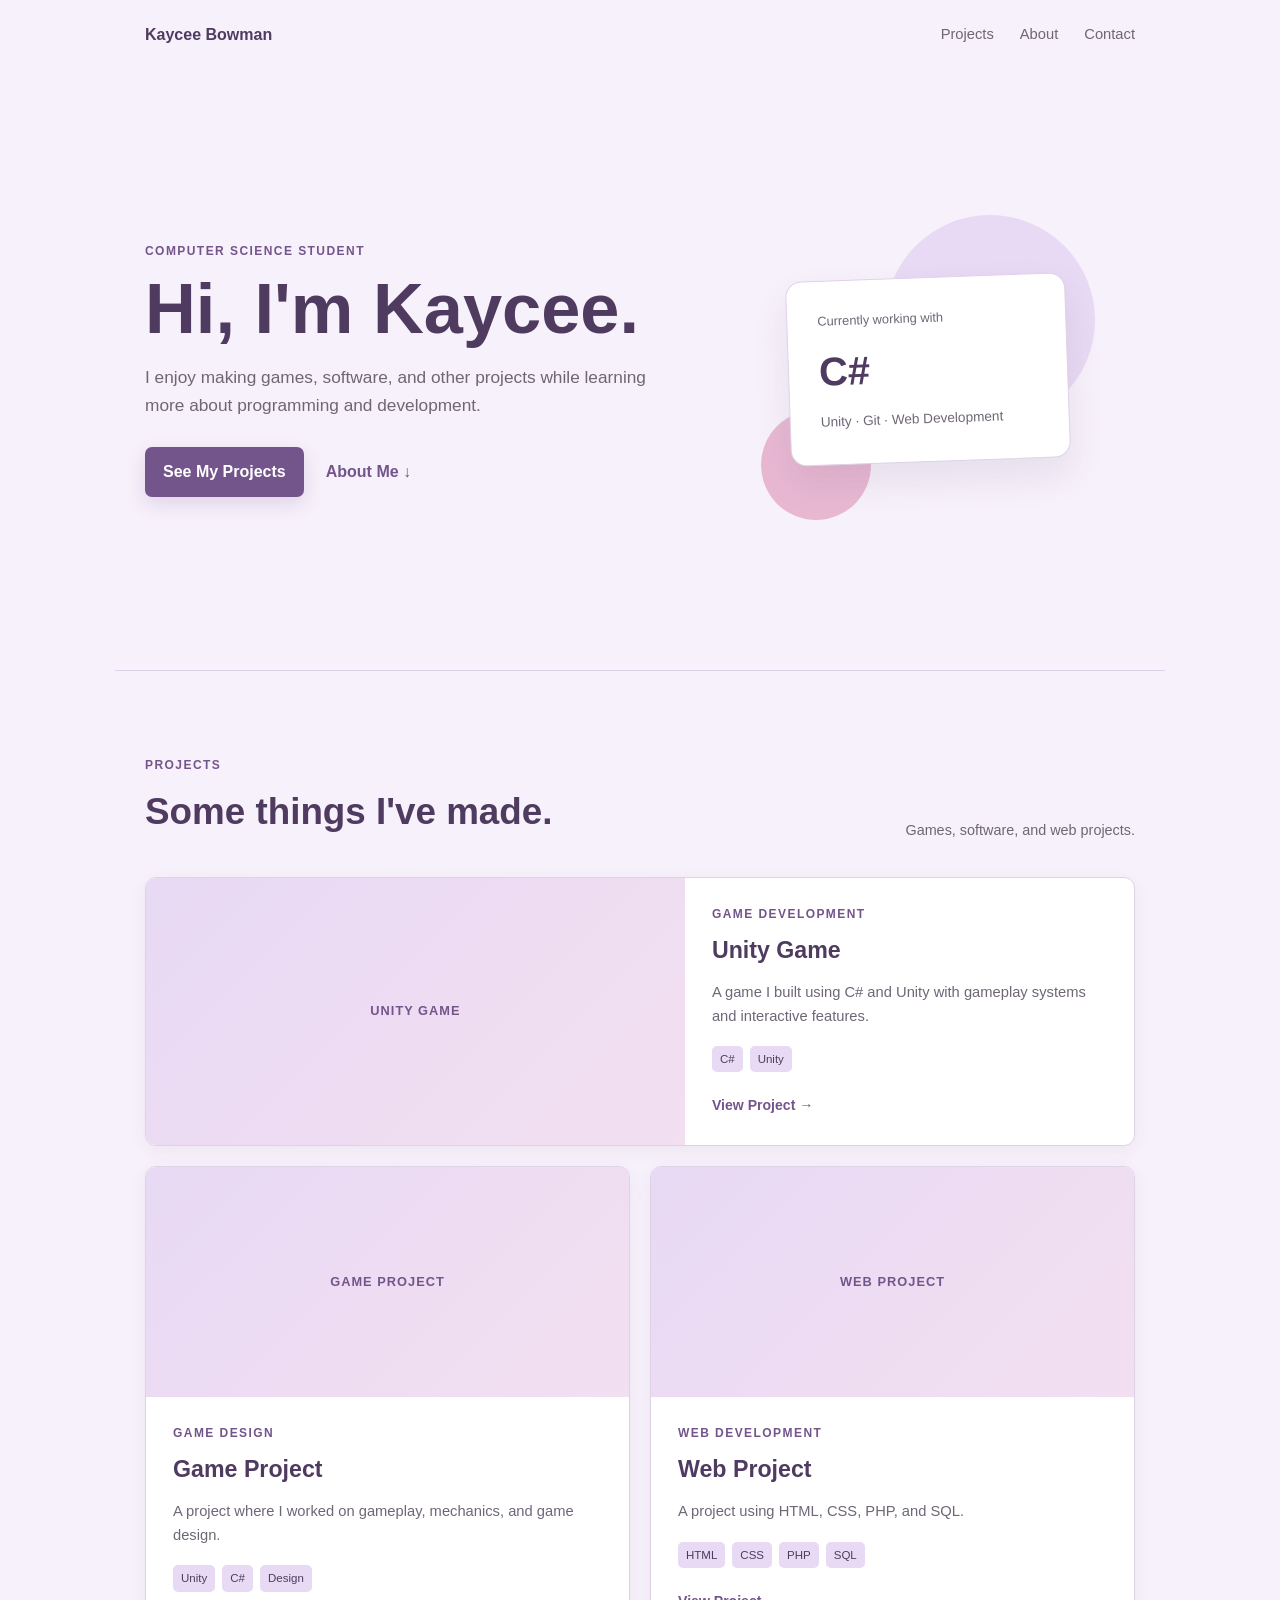
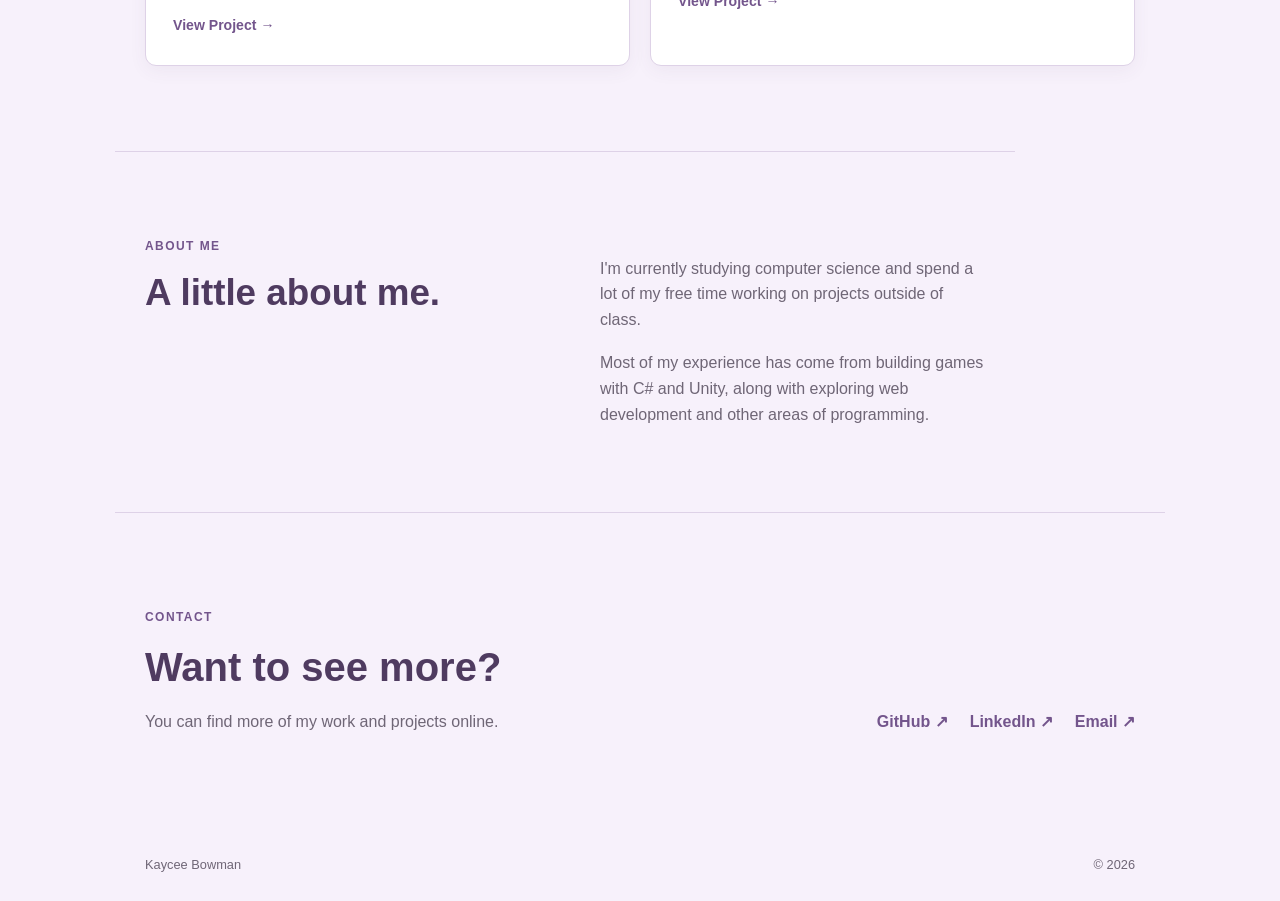
==== commit b37b75c1: "color and layout change" ====
--- a/index.html
+++ b/index.html
@@ -21,118 +21,166 @@
 
     <main>
 
-        <section class="intro">
-            <p class="subtitle">Computer Science Student</p>
+        <section class="hero">
+            <div class="hero-text">
+                <p class="subtitle">COMPUTER SCIENCE STUDENT</p>
 
-            <h1>Hi, I'm Kaycee.</h1>
+                <h1>Hi, I'm Kaycee.</h1>
 
-            <p class="intro-text">
-                I like making games, software, and other projects while
-                learning more about programming and development.
-            </p>
+                <p class="hero-description">
+                    I enjoy making games, software, and other projects
+                    while learning more about programming and development.
+                </p>
 
-            <a href="#projects" class="button">See My Projects</a>
+                <div class="hero-links">
+                    <a href="#projects" class="main-button">See My Projects</a>
+                    <a href="#about" class="text-link">About Me ↓</a>
+                </div>
+            </div>
+
+            <div class="hero-card">
+                <div class="circle circle-one"></div>
+                <div class="circle circle-two"></div>
+
+                <div class="code-card">
+                    <p>Currently working with</p>
+                    <h2>C#</h2>
+                    <span>Unity · Git · Web Development</span>
+                </div>
+            </div>
         </section>
 
         <section id="projects" class="section">
-            <p class="section-label">PROJECTS</p>
-            <h2>What I've Made</h2>
+            <div class="section-top">
+                <div>
+                    <p class="section-label">PROJECTS</p>
+                    <h2>Some things I've made.</h2>
+                </div>
+
+                <p class="section-note">
+                    Games, software, and web projects.
+                </p>
+            </div>
 
             <div class="projects">
 
-                <article class="project">
+                <article class="project featured">
                     <div class="project-image">
-                        <span>Project Screenshot</span>
+                        <span>UNITY GAME</span>
                     </div>
 
-                    <h3>Unity Game</h3>
+                    <div class="project-info">
+                        <p class="project-type">GAME DEVELOPMENT</p>
+                        <h3>Unity Game</h3>
 
-                    <p>
-                        A game I made in Unity using C#.
-                    </p>
+                        <p>
+                            A game I built using C# and Unity with
+                            gameplay systems and interactive features.
+                        </p>
 
-                    <div class="tags">
-                        <span>C#</span>
-                        <span>Unity</span>
+                        <div class="tags">
+                            <span>C#</span>
+                            <span>Unity</span>
+                        </div>
+
+                        <a href="#" class="project-link">View Project →</a>
                     </div>
-
-                    <a href="#" class="project-link">View Project →</a>
                 </article>
 
                 <article class="project">
                     <div class="project-image">
-                        <span>Project Screenshot</span>
+                        <span>GAME PROJECT</span>
                     </div>
 
-                    <h3>Game Project</h3>
+                    <div class="project-info">
+                        <p class="project-type">GAME DESIGN</p>
+                        <h3>Game Project</h3>
 
-                    <p>
-                        A project I worked on with a focus on gameplay
-                        and game design.
-                    </p>
+                        <p>
+                            A project where I worked on gameplay,
+                            mechanics, and game design.
+                        </p>
 
-                    <div class="tags">
-                        <span>C#</span>
-                        <span>Unity</span>
-                        <span>Game Design</span>
+                        <div class="tags">
+                            <span>Unity</span>
+                            <span>C#</span>
+                            <span>Design</span>
+                        </div>
+
+                        <a href="#" class="project-link">View Project →</a>
                     </div>
-
-                    <a href="#" class="project-link">View Project →</a>
                 </article>
 
                 <article class="project">
                     <div class="project-image">
-                        <span>Project Screenshot</span>
+                        <span>WEB PROJECT</span>
                     </div>
 
-                    <h3>Web Project</h3>
+                    <div class="project-info">
+                        <p class="project-type">WEB DEVELOPMENT</p>
+                        <h3>Web Project</h3>
 
-                    <p>
-                        A web project using HTML, CSS, PHP, and SQL.
-                    </p>
+                        <p>
+                            A project using HTML, CSS, PHP, and SQL.
+                        </p>
 
-                    <div class="tags">
-                        <span>HTML</span>
-                        <span>CSS</span>
-                        <span>PHP</span>
-                        <span>SQL</span>
+                        <div class="tags">
+                            <span>HTML</span>
+                            <span>CSS</span>
+                            <span>PHP</span>
+                            <span>SQL</span>
+                        </div>
+
+                        <a href="#" class="project-link">View Project →</a>
                     </div>
-
-                    <a href="#" class="project-link">View Project →</a>
                 </article>
 
             </div>
         </section>
 
         <section id="about" class="section about">
-            <p class="section-label">ABOUT</p>
+            <p class="section-label">ABOUT ME</p>
 
-            <h2>A little about me</h2>
+            <div class="about-content">
+                <h2>A little about me.</h2>
 
-            <p>
-                I'm currently studying computer science and spend a lot of
-                my free time working on projects and learning new things.
-                Most of my experience so far has come from building games
-                with C# and Unity, along with some web development.
-            </p>
+                <div>
+                    <p>
+                        I'm currently studying computer science and spend
+                        a lot of my free time working on projects outside
+                        of class.
+                    </p>
+
+                    <p>
+                        Most of my experience has come from building games
+                        with C# and Unity, along with exploring web
+                        development and other areas of programming.
+                    </p>
+                </div>
+            </div>
         </section>
 
-        <section id="contact" class="section contact">
-            <p class="section-label">CONTACT</p>
-
-            <h2>Find me online</h2>
+        <section id="contact" class="contact">
+            <div>
+                <p class="section-label">CONTACT</p>
+                <h2>Want to see more?</h2>
+                <p>
+                    You can find more of my work and projects online.
+                </p>
+            </div>
 
             <div class="contact-links">
-                <a href="mailto:YOUR_EMAIL">Email</a>
-                <a href="https://github.com/kayceebowmantech" target="_blank">GitHub</a>
-                <a href="YOUR_LINKEDIN_URL" target="_blank">LinkedIn</a>
+                <a href="https://github.com/kayceebowmantech" target="_blank">GitHub ↗</a>
+                <a href="YOUR_LINKEDIN_URL" target="_blank">LinkedIn ↗</a>
+                <a href="mailto:YOUR_EMAIL">Email ↗</a>
             </div>
         </section>
 
     </main>
 
     <footer>
-        <p>© 2026 Kaycee Bowman</p>
+        <p>Kaycee Bowman</p>
+        <p>© 2026</p>
     </footer>
 
 </body>
--- a/style.css
+++ b/style.css
@@ -1,12 +1,15 @@
 :root {
-    --background: #f8f5fc;
+    --background: #f7f1fb;
     --card: #ffffff;
-    --lavender: #e5dcf1;
-    --purple: #756486;
-    --purple-dark: #554861;
-    --text: #29262f;
-    --text-light: #6f6977;
-    --border: #e2dce9;
+    --lavender: #e8d9f4;
+    --lavender-dark: #8a6aa3;
+    --purple: #73558c;
+    --purple-dark: #4f3b60;
+    --pink: #e8b8d3;
+    --yellow: #f4dda0;
+    --text: #2f2935;
+    --text-light: #6f6676;
+    --border: #ded2e7;
 }
 
 * {
@@ -33,127 +36,236 @@
 
 nav {
     display: flex;
+    align-items: center;
     justify-content: space-between;
+    max-width: 1050px;
+    margin: 0 auto;
+    padding: 22px 30px;
+}
+
+.name {
+    color: var(--purple-dark);
+    font-weight: bold;
+}
+
+.nav-links {
+    display: flex;
+    gap: 26px;
+}
+
+.nav-links a {
+    color: var(--text-light);
+    font-size: 0.92rem;
+}
+
+.nav-links a:hover {
+    color: var(--purple);
+}
+
+main {
+    max-width: 1050px;
+    margin: 0 auto;
+}
+
+.hero {
+    display: grid;
+    grid-template-columns: 1.1fr 0.9fr;
     align-items: center;
-    max-width: 1000px;
-    margin: 0 auto;
-    padding: 24px 30px;
-}
-
-.name {
-    font-weight: bold;
-    color: var(--purple-dark);
-}
-
-.nav-links {
-    display: flex;
-    gap: 25px;
-}
-
-.nav-links a {
-    color: var(--text-light);
-}
-
-.nav-links a:hover {
-    color: var(--purple);
-}
-
-.intro {
-    max-width: 1000px;
-    margin: 0 auto;
-    padding: 130px 30px 120px;
+    gap: 70px;
+    min-height: 600px;
+    padding: 80px 30px;
 }
 
 .subtitle,
-.section-label {
-    color: var(--purple);
-    font-size: 0.8rem;
-    font-weight: bold;
-    letter-spacing: 0.1em;
-}
-
-.intro h1 {
-    margin: 10px 0 20px;
-    font-size: 4rem;
-    line-height: 1.05;
-    color: var(--purple-dark);
-}
-
-.intro-text {
-    max-width: 600px;
-    margin-bottom: 25px;
-    color: var(--text-light);
-    font-size: 1.05rem;
-}
-
-.button {
-    display: inline-block;
-    padding: 11px 17px;
+.section-label,
+.project-type {
+    color: var(--purple);
+    font-size: 0.75rem;
+    font-weight: bold;
+    letter-spacing: 0.12em;
+}
+
+.hero h1 {
+    margin: 12px 0 20px;
+    color: var(--purple-dark);
+    font-size: 4.4rem;
+    line-height: 1;
+}
+
+.hero-description {
+    max-width: 560px;
+    color: var(--text-light);
+    font-size: 1.08rem;
+}
+
+.hero-links {
+    display: flex;
+    align-items: center;
+    gap: 22px;
+    margin-top: 28px;
+}
+
+.main-button {
+    padding: 12px 18px;
     background-color: var(--purple);
     color: white;
     border-radius: 7px;
     font-weight: bold;
-}
-
-.button:hover {
+    box-shadow: 0 7px 18px rgba(115, 85, 140, 0.18);
+}
+
+.main-button:hover {
     background-color: var(--purple-dark);
+    transform: translateY(-2px);
+}
+
+.text-link {
+    color: var(--purple);
+    font-weight: bold;
+}
+
+.hero-card {
+    position: relative;
+    display: flex;
+    align-items: center;
+    justify-content: center;
+    height: 330px;
+}
+
+.code-card {
+    position: relative;
+    z-index: 2;
+    width: 280px;
+    padding: 30px;
+    background-color: var(--card);
+    border: 1px solid var(--border);
+    border-radius: 16px;
+    box-shadow: 0 18px 35px rgba(92, 68, 110, 0.1);
+    transform: rotate(-2deg);
+}
+
+.code-card p {
+    margin-bottom: 8px;
+    color: var(--text-light);
+    font-size: 0.8rem;
+}
+
+.code-card h2 {
+    margin-bottom: 5px;
+    color: var(--purple-dark);
+    font-size: 2.5rem;
+}
+
+.code-card span {
+    color: var(--text-light);
+    font-size: 0.85rem;
+}
+
+.circle {
+    position: absolute;
+    border-radius: 50%;
+}
+
+.circle-one {
+    width: 210px;
+    height: 210px;
+    top: 10px;
+    right: 40px;
+    background-color: var(--lavender);
+}
+
+.circle-two {
+    width: 110px;
+    height: 110px;
+    bottom: 15px;
+    left: 40px;
+    background-color: var(--pink);
 }
 
 .section {
-    max-width: 1000px;
-    margin: 0 auto;
-    padding: 90px 30px;
+    padding: 85px 30px;
     border-top: 1px solid var(--border);
 }
 
+.section-top {
+    display: flex;
+    align-items: end;
+    justify-content: space-between;
+    gap: 30px;
+    margin-bottom: 35px;
+}
+
 .section h2 {
-    margin: 8px 0 35px;
-    font-size: 2.4rem;
-    color: var(--purple-dark);
+    margin-top: 8px;
+    color: var(--purple-dark);
+    font-size: 2.3rem;
+}
+
+.section-note {
+    color: var(--text-light);
+    font-size: 0.9rem;
 }
 
 .projects {
     display: grid;
-    grid-template-columns: repeat(3, 1fr);
+    grid-template-columns: repeat(2, 1fr);
     gap: 20px;
 }
 
 .project {
-    padding: 18px;
+    overflow: hidden;
     background-color: var(--card);
     border: 1px solid var(--border);
-    border-radius: 10px;
-    box-shadow: 0 5px 18px rgba(70, 55, 85, 0.05);
+    border-radius: 11px;
+    box-shadow: 0 5px 18px rgba(80, 60, 95, 0.06);
+    transition: transform 0.2s ease, box-shadow 0.2s ease;
+}
+
+.project:hover {
+    transform: translateY(-5px);
+    box-shadow: 0 12px 25px rgba(80, 60, 95, 0.11);
+}
+
+.project.featured {
+    grid-column: span 2;
+    display: grid;
+    grid-template-columns: 1.2fr 1fr;
 }
 
 .project-image {
     display: flex;
     align-items: center;
     justify-content: center;
-    height: 180px;
+    min-height: 230px;
+    background:
+        linear-gradient(135deg, var(--lavender), #f2dff0);
+    color: var(--purple);
+    font-size: 0.8rem;
+    font-weight: bold;
+    letter-spacing: 0.08em;
+}
+
+.project-info {
+    padding: 27px;
+}
+
+.project-info h3 {
+    margin: 8px 0 12px;
+    color: var(--purple-dark);
+    font-size: 1.45rem;
+}
+
+.project-info > p:not(.project-type) {
     margin-bottom: 18px;
-    background-color: var(--lavender);
-    border-radius: 7px;
-    color: var(--purple);
-    font-size: 0.85rem;
-}
-
-.project h3 {
-    margin-bottom: 8px;
-    color: var(--purple-dark);
-    font-size: 1.3rem;
-}
-
-.project p {
-    margin-bottom: 15px;
-    color: var(--text-light);
+    color: var(--text-light);
+    font-size: 0.92rem;
 }
 
 .tags {
     display: flex;
     flex-wrap: wrap;
     gap: 7px;
-    margin-bottom: 18px;
+    margin-bottom: 20px;
 }
 
 .tags span {
@@ -161,11 +273,12 @@
     background-color: var(--lavender);
     border-radius: 5px;
     color: var(--purple-dark);
-    font-size: 0.75rem;
+    font-size: 0.72rem;
 }
 
 .project-link {
     color: var(--purple);
+    font-size: 0.88rem;
     font-weight: bold;
 }
 
@@ -174,18 +287,45 @@
 }
 
 .about {
-    max-width: 800px;
-    margin: 0 auto;
-}
-
-.about > p:last-child {
-    max-width: 650px;
+    max-width: 900px;
+}
+
+.about-content {
+    display: grid;
+    grid-template-columns: 1fr 1fr;
+    gap: 70px;
+}
+
+.about-content div {
+    color: var(--text-light);
+}
+
+.about-content p + p {
+    margin-top: 18px;
+}
+
+.contact {
+    display: flex;
+    align-items: end;
+    justify-content: space-between;
+    gap: 40px;
+    padding: 95px 30px;
+    border-top: 1px solid var(--border);
+}
+
+.contact h2 {
+    margin: 8px 0 10px;
+    color: var(--purple-dark);
+    font-size: 2.5rem;
+}
+
+.contact p:not(.section-label) {
     color: var(--text-light);
 }
 
 .contact-links {
     display: flex;
-    gap: 25px;
+    gap: 22px;
 }
 
 .contact-links a {
@@ -198,40 +338,64 @@
 }
 
 footer {
-    max-width: 1000px;
+    display: flex;
+    justify-content: space-between;
+    max-width: 1050px;
     margin: 0 auto;
     padding: 25px 30px;
     color: var(--text-light);
     font-size: 0.8rem;
 }
 
-@media (max-width: 750px) {
+@media (max-width: 800px) {
+    .hero {
+        grid-template-columns: 1fr;
+        gap: 30px;
+        min-height: auto;
+        padding-top: 80px;
+    }
+
+    .hero-card {
+        height: 270px;
+    }
+
+    .project.featured {
+        grid-column: span 1;
+        grid-template-columns: 1fr;
+    }
+
+    .about-content {
+        grid-template-columns: 1fr;
+        gap: 30px;
+    }
+
+    .contact {
+        align-items: flex-start;
+        flex-direction: column;
+    }
+}
+
+@media (max-width: 600px) {
+    nav {
+        align-items: flex-start;
+    }
+
+    .nav-links {
+        gap: 13px;
+        font-size: 0.85rem;
+    }
+
+    .hero h1 {
+        font-size: 3.3rem;
+    }
+
     .projects {
         grid-template-columns: 1fr;
     }
 
-    .intro h1 {
-        font-size: 3.2rem;
-    }
-
-    .nav-links {
-        gap: 15px;
-    }
-}
-
-@media (max-width: 500px) {
-    nav {
+    .section-top {
         align-items: flex-start;
-    }
-
-    .nav-links {
         flex-direction: column;
-        gap: 5px;
-        text-align: right;
-    }
-
-    .intro {
-        padding-top: 90px;
     }
 
     .contact-links {
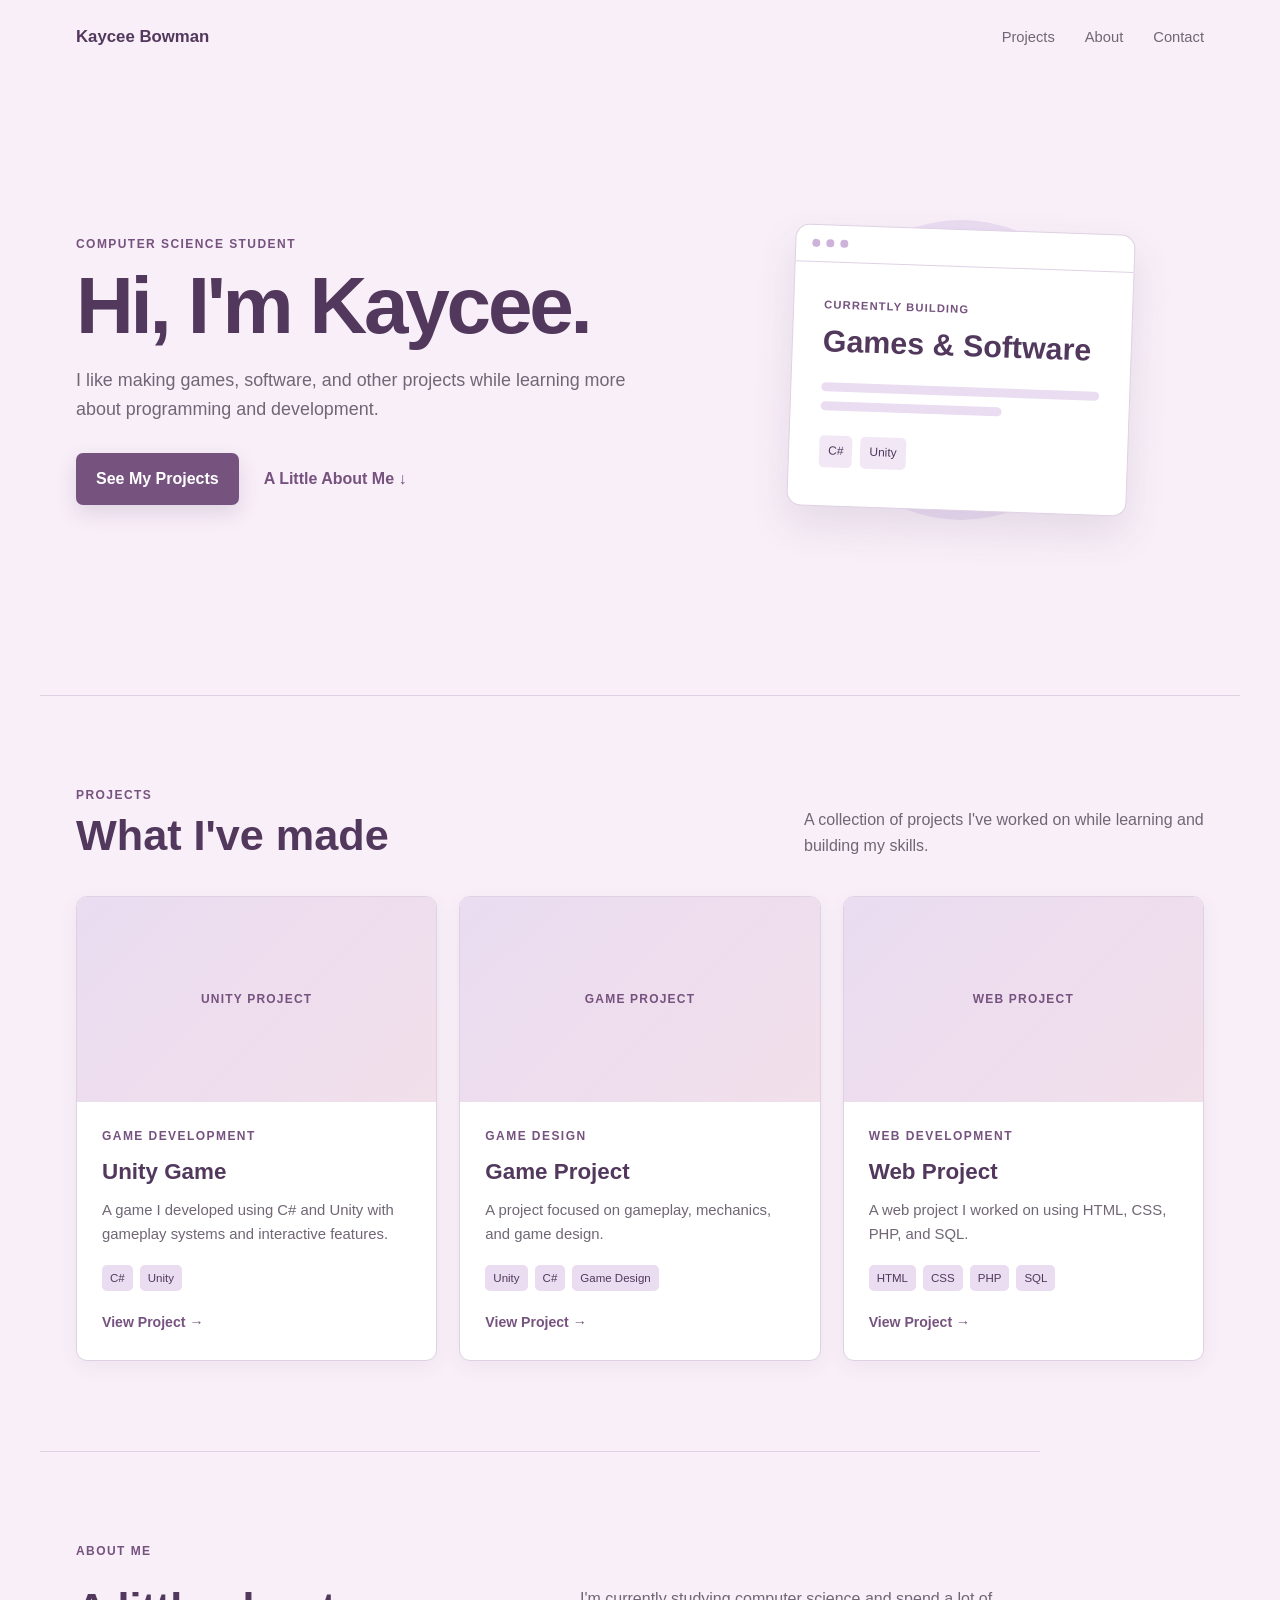
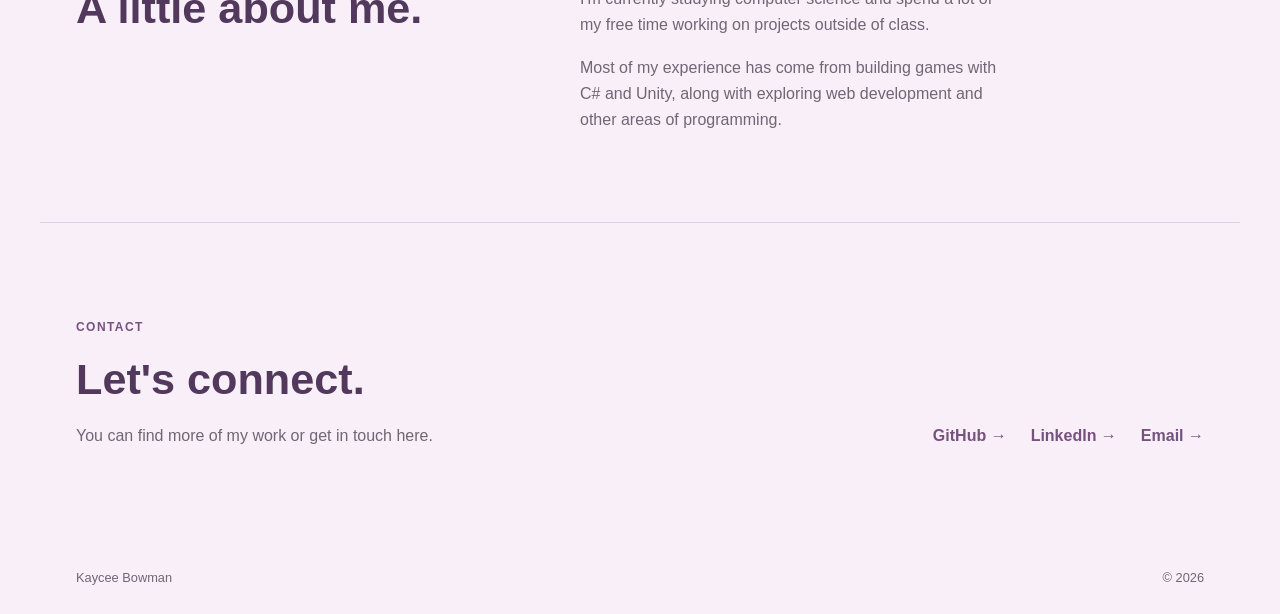
==== commit a40cadc6: "color and layout changes (shocker)" ====
--- a/index.html
+++ b/index.html
@@ -28,53 +28,66 @@
                 <h1>Hi, I'm Kaycee.</h1>
 
                 <p class="hero-description">
-                    I enjoy making games, software, and other projects
+                    I like making games, software, and other projects
                     while learning more about programming and development.
                 </p>
 
                 <div class="hero-links">
                     <a href="#projects" class="main-button">See My Projects</a>
-                    <a href="#about" class="text-link">About Me ↓</a>
-                </div>
-            </div>
-
-            <div class="hero-card">
-                <div class="circle circle-one"></div>
-                <div class="circle circle-two"></div>
-
-                <div class="code-card">
-                    <p>Currently working with</p>
-                    <h2>C#</h2>
-                    <span>Unity · Git · Web Development</span>
+                    <a href="#about" class="text-link">A Little About Me ↓</a>
+                </div>
+            </div>
+
+            <div class="hero-visual">
+                <div class="decorative-circle"></div>
+
+                <div class="project-preview">
+                    <div class="preview-top">
+                        <span></span>
+                        <span></span>
+                        <span></span>
+                    </div>
+
+                    <div class="preview-content">
+                        <p>CURRENTLY BUILDING</p>
+                        <h2>Games & Software</h2>
+                        <div class="preview-line"></div>
+                        <div class="preview-line short"></div>
+                        <div class="preview-tags">
+                            <span>C#</span>
+                            <span>Unity</span>
+                        </div>
+                    </div>
                 </div>
             </div>
         </section>
 
         <section id="projects" class="section">
-            <div class="section-top">
+            <div class="section-heading">
                 <div>
                     <p class="section-label">PROJECTS</p>
-                    <h2>Some things I've made.</h2>
-                </div>
-
-                <p class="section-note">
-                    Games, software, and web projects.
+                    <h2>What I've made</h2>
+                </div>
+
+                <p class="section-description">
+                    A collection of projects I've worked on while learning
+                    and building my skills.
                 </p>
             </div>
 
             <div class="projects">
 
-                <article class="project featured">
+                <article class="project">
                     <div class="project-image">
-                        <span>UNITY GAME</span>
-                    </div>
-
-                    <div class="project-info">
+                        <span>UNITY PROJECT</span>
+                    </div>
+
+                    <div class="project-content">
                         <p class="project-type">GAME DEVELOPMENT</p>
                         <h3>Unity Game</h3>
 
                         <p>
-                            A game I built using C# and Unity with
+                            A game I developed using C# and Unity with
                             gameplay systems and interactive features.
                         </p>
 
@@ -92,19 +105,19 @@
                         <span>GAME PROJECT</span>
                     </div>
 
-                    <div class="project-info">
+                    <div class="project-content">
                         <p class="project-type">GAME DESIGN</p>
                         <h3>Game Project</h3>
 
                         <p>
-                            A project where I worked on gameplay,
-                            mechanics, and game design.
+                            A project focused on gameplay, mechanics,
+                            and game design.
                         </p>
 
                         <div class="tags">
                             <span>Unity</span>
                             <span>C#</span>
-                            <span>Design</span>
+                            <span>Game Design</span>
                         </div>
 
                         <a href="#" class="project-link">View Project →</a>
@@ -116,12 +129,13 @@
                         <span>WEB PROJECT</span>
                     </div>
 
-                    <div class="project-info">
+                    <div class="project-content">
                         <p class="project-type">WEB DEVELOPMENT</p>
                         <h3>Web Project</h3>
 
                         <p>
-                            A project using HTML, CSS, PHP, and SQL.
+                            A web project I worked on using HTML, CSS,
+                            PHP, and SQL.
                         </p>
 
                         <div class="tags">
@@ -141,20 +155,19 @@
         <section id="about" class="section about">
             <p class="section-label">ABOUT ME</p>
 
-            <div class="about-content">
+            <div class="about-grid">
                 <h2>A little about me.</h2>
 
-                <div>
+                <div class="about-text">
                     <p>
-                        I'm currently studying computer science and spend
-                        a lot of my free time working on projects outside
-                        of class.
+                        I'm currently studying computer science and spend a lot
+                        of my free time working on projects outside of class.
                     </p>
 
                     <p>
-                        Most of my experience has come from building games
-                        with C# and Unity, along with exploring web
-                        development and other areas of programming.
+                        Most of my experience has come from building games with
+                        C# and Unity, along with exploring web development and
+                        other areas of programming.
                     </p>
                 </div>
             </div>
@@ -163,16 +176,16 @@
         <section id="contact" class="contact">
             <div>
                 <p class="section-label">CONTACT</p>
-                <h2>Want to see more?</h2>
+                <h2>Let's connect.</h2>
                 <p>
-                    You can find more of my work and projects online.
+                    You can find more of my work or get in touch here.
                 </p>
             </div>
 
             <div class="contact-links">
-                <a href="https://github.com/kayceebowmantech" target="_blank">GitHub ↗</a>
-                <a href="YOUR_LINKEDIN_URL" target="_blank">LinkedIn ↗</a>
-                <a href="mailto:YOUR_EMAIL">Email ↗</a>
+                <a href="https://github.com/kayceebowmantech" target="_blank">GitHub →</a>
+                <a href="YOUR_LINKEDIN_URL" target="_blank">LinkedIn →</a>
+                <a href="mailto:YOUR_EMAIL">Email →</a>
             </div>
         </section>
 
--- a/style.css
+++ b/style.css
@@ -1,15 +1,14 @@
 :root {
-    --background: #f7f1fb;
+    --background: #f8eff8;
     --card: #ffffff;
-    --lavender: #e8d9f4;
-    --lavender-dark: #8a6aa3;
-    --purple: #73558c;
-    --purple-dark: #4f3b60;
-    --pink: #e8b8d3;
-    --yellow: #f4dda0;
-    --text: #2f2935;
-    --text-light: #6f6676;
-    --border: #ded2e7;
+    --lavender: #eadcf1;
+    --lavender-dark: #cdb2da;
+    --purple: #76527f;
+    --purple-dark: #51385c;
+    --pink: #d99cbd;
+    --text: #302a33;
+    --text-light: #706675;
+    --border: #dfd1e4;
 }
 
 * {
@@ -38,19 +37,20 @@
     display: flex;
     align-items: center;
     justify-content: space-between;
-    max-width: 1050px;
+    max-width: 1200px;
     margin: 0 auto;
-    padding: 22px 30px;
+    padding: 24px 36px;
 }
 
 .name {
     color: var(--purple-dark);
+    font-size: 1.05rem;
     font-weight: bold;
 }
 
 .nav-links {
     display: flex;
-    gap: 26px;
+    gap: 30px;
 }
 
 .nav-links a {
@@ -63,17 +63,17 @@
 }
 
 main {
-    max-width: 1050px;
+    max-width: 1200px;
     margin: 0 auto;
 }
 
 .hero {
     display: grid;
-    grid-template-columns: 1.1fr 0.9fr;
+    grid-template-columns: 1fr 0.85fr;
     align-items: center;
     gap: 70px;
-    min-height: 600px;
-    padding: 80px 30px;
+    min-height: 620px;
+    padding: 70px 36px 100px;
 }
 
 .subtitle,
@@ -88,30 +88,31 @@
 .hero h1 {
     margin: 12px 0 20px;
     color: var(--purple-dark);
-    font-size: 4.4rem;
+    font-size: 5rem;
     line-height: 1;
+    letter-spacing: -0.04em;
 }
 
 .hero-description {
-    max-width: 560px;
-    color: var(--text-light);
-    font-size: 1.08rem;
+    max-width: 590px;
+    color: var(--text-light);
+    font-size: 1.12rem;
 }
 
 .hero-links {
     display: flex;
     align-items: center;
-    gap: 22px;
-    margin-top: 28px;
+    gap: 25px;
+    margin-top: 30px;
 }
 
 .main-button {
-    padding: 12px 18px;
+    padding: 13px 20px;
     background-color: var(--purple);
     color: white;
     border-radius: 7px;
     font-weight: bold;
-    box-shadow: 0 7px 18px rgba(115, 85, 140, 0.18);
+    box-shadow: 0 8px 20px rgba(118, 82, 127, 0.18);
 }
 
 .main-button:hover {
@@ -124,92 +125,121 @@
     font-weight: bold;
 }
 
-.hero-card {
+.hero-visual {
     position: relative;
     display: flex;
+    justify-content: center;
     align-items: center;
-    justify-content: center;
-    height: 330px;
-}
-
-.code-card {
+    min-height: 380px;
+}
+
+.decorative-circle {
+    position: absolute;
+    width: 300px;
+    height: 300px;
+    border-radius: 50%;
+    background-color: var(--lavender);
+}
+
+.project-preview {
     position: relative;
     z-index: 2;
-    width: 280px;
-    padding: 30px;
+    width: 340px;
+    overflow: hidden;
     background-color: var(--card);
     border: 1px solid var(--border);
-    border-radius: 16px;
-    box-shadow: 0 18px 35px rgba(92, 68, 110, 0.1);
-    transform: rotate(-2deg);
-}
-
-.code-card p {
-    margin-bottom: 8px;
-    color: var(--text-light);
-    font-size: 0.8rem;
-}
-
-.code-card h2 {
-    margin-bottom: 5px;
-    color: var(--purple-dark);
-    font-size: 2.5rem;
-}
-
-.code-card span {
-    color: var(--text-light);
-    font-size: 0.85rem;
-}
-
-.circle {
-    position: absolute;
+    border-radius: 14px;
+    box-shadow: 0 18px 40px rgba(94, 63, 105, 0.12);
+    transform: rotate(2deg);
+}
+
+.preview-top {
+    display: flex;
+    gap: 6px;
+    padding: 14px 16px;
+    border-bottom: 1px solid var(--border);
+}
+
+.preview-top span {
+    width: 8px;
+    height: 8px;
     border-radius: 50%;
-}
-
-.circle-one {
-    width: 210px;
-    height: 210px;
-    top: 10px;
-    right: 40px;
+    background-color: var(--lavender-dark);
+}
+
+.preview-content {
+    padding: 34px 30px 38px;
+}
+
+.preview-content p {
+    color: var(--purple);
+    font-size: 0.7rem;
+    font-weight: bold;
+    letter-spacing: 0.1em;
+}
+
+.preview-content h2 {
+    margin: 10px 0 25px;
+    color: var(--purple-dark);
+    font-size: 1.9rem;
+    line-height: 1.1;
+}
+
+.preview-line {
+    width: 100%;
+    height: 9px;
+    margin-bottom: 10px;
+    border-radius: 10px;
     background-color: var(--lavender);
 }
 
-.circle-two {
-    width: 110px;
-    height: 110px;
-    bottom: 15px;
-    left: 40px;
-    background-color: var(--pink);
+.preview-line.short {
+    width: 65%;
+}
+
+.preview-tags {
+    display: flex;
+    gap: 8px;
+    margin-top: 25px;
+}
+
+.preview-tags span {
+    padding: 6px 9px;
+    background-color: #f2e8f5;
+    border-radius: 5px;
+    color: var(--purple-dark);
+    font-size: 0.75rem;
 }
 
 .section {
-    padding: 85px 30px;
+    padding: 90px 36px;
     border-top: 1px solid var(--border);
 }
 
-.section-top {
+.section-heading {
     display: flex;
     align-items: end;
     justify-content: space-between;
-    gap: 30px;
-    margin-bottom: 35px;
-}
-
-.section h2 {
+    gap: 40px;
+    margin-bottom: 38px;
+}
+
+.section-heading h2 {
     margin-top: 8px;
     color: var(--purple-dark);
-    font-size: 2.3rem;
-}
-
-.section-note {
-    color: var(--text-light);
-    font-size: 0.9rem;
+    font-size: 2.7rem;
+    line-height: 1.05;
+}
+
+.section-description {
+    max-width: 400px;
+    color: var(--text-light);
 }
 
 .projects {
     display: grid;
-    grid-template-columns: repeat(2, 1fr);
-    gap: 20px;
+    grid-template-columns: repeat(3, 1fr);
+    gap: 22px;
 }
 
 .project {
@@ -217,55 +247,48 @@
     background-color: var(--card);
     border: 1px solid var(--border);
     border-radius: 11px;
-    box-shadow: 0 5px 18px rgba(80, 60, 95, 0.06);
+    box-shadow: 0 6px 20px rgba(94, 63, 105, 0.06);
     transition: transform 0.2s ease, box-shadow 0.2s ease;
 }
 
 .project:hover {
     transform: translateY(-5px);
-    box-shadow: 0 12px 25px rgba(80, 60, 95, 0.11);
-}
-
-.project.featured {
-    grid-column: span 2;
-    display: grid;
-    grid-template-columns: 1.2fr 1fr;
+    box-shadow: 0 14px 28px rgba(94, 63, 105, 0.11);
 }
 
 .project-image {
     display: flex;
+    justify-content: center;
     align-items: center;
-    justify-content: center;
-    min-height: 230px;
-    background:
-        linear-gradient(135deg, var(--lavender), #f2dff0);
-    color: var(--purple);
-    font-size: 0.8rem;
-    font-weight: bold;
-    letter-spacing: 0.08em;
-}
-
-.project-info {
-    padding: 27px;
-}
-
-.project-info h3 {
-    margin: 8px 0 12px;
-    color: var(--purple-dark);
-    font-size: 1.45rem;
-}
-
-.project-info > p:not(.project-type) {
+    height: 205px;
+    background: linear-gradient(135deg, var(--lavender), #f1dfea);
+    color: var(--purple);
+    font-size: 0.75rem;
+    font-weight: bold;
+    letter-spacing: 0.1em;
+}
+
+.project-content {
+    padding: 25px;
+}
+
+.project-content h3 {
+    margin: 7px 0 10px;
+    color: var(--purple-dark);
+    font-size: 1.4rem;
+}
+
+.project-content > p:not(.project-type) {
     margin-bottom: 18px;
     color: var(--text-light);
-    font-size: 0.92rem;
+    font-size: 0.93rem;
 }
 
 .tags {
     display: flex;
     flex-wrap: wrap;
     gap: 7px;
-    margin-bottom: 20px;
+    margin-bottom: 18px;
 }
 
 .tags span {
@@ -287,20 +310,28 @@
 }
 
 .about {
-    max-width: 900px;
-}
-
-.about-content {
+    max-width: 1000px;
+}
+
+.about-grid {
     display: grid;
     grid-template-columns: 1fr 1fr;
-    gap: 70px;
-}
-
-.about-content div {
-    color: var(--text-light);
-}
-
-.about-content p + p {
+    gap: 80px;
+    margin-top: 25px;
+}
+
+.about-grid h2 {
+    color: var(--purple-dark);
+    font-size: 2.7rem;
+    line-height: 1.05;
+}
+
+.about-text {
+    max-width: 600px;
+    color: var(--text-light);
+}
+
+.about-text p + p {
     margin-top: 18px;
 }
 
@@ -309,14 +340,14 @@
     align-items: end;
     justify-content: space-between;
     gap: 40px;
-    padding: 95px 30px;
+    padding: 95px 36px;
     border-top: 1px solid var(--border);
 }
 
 .contact h2 {
-    margin: 8px 0 10px;
-    color: var(--purple-dark);
-    font-size: 2.5rem;
+    margin: 8px 0;
+    color: var(--purple-dark);
+    font-size: 2.7rem;
 }
 
 .contact p:not(.section-label) {
@@ -325,7 +356,7 @@
 
 .contact-links {
     display: flex;
-    gap: 22px;
+    gap: 24px;
 }
 
 .contact-links a {
@@ -340,31 +371,29 @@
 footer {
     display: flex;
     justify-content: space-between;
-    max-width: 1050px;
+    max-width: 1200px;
     margin: 0 auto;
-    padding: 25px 30px;
+    padding: 25px 36px;
     color: var(--text-light);
     font-size: 0.8rem;
 }
 
-@media (max-width: 800px) {
+@media (max-width: 850px) {
     .hero {
         grid-template-columns: 1fr;
         gap: 30px;
-        min-height: auto;
-        padding-top: 80px;
-    }
-
-    .hero-card {
-        height: 270px;
-    }
-
-    .project.featured {
-        grid-column: span 1;
+        padding-top: 60px;
+    }
+
+    .hero-visual {
+        min-height: 300px;
+    }
+
+    .projects {
         grid-template-columns: 1fr;
     }
 
-    .about-content {
+    .about-grid {
         grid-template-columns: 1fr;
         gap: 30px;
     }
@@ -377,23 +406,25 @@
 
 @media (max-width: 600px) {
     nav {
-        align-items: flex-start;
+        padding: 20px 22px;
     }
 
     .nav-links {
-        gap: 13px;
-        font-size: 0.85rem;
+        gap: 14px;
+    }
+
+    .hero,
+    .section,
+    .contact {
+        padding-left: 22px;
+        padding-right: 22px;
     }
 
     .hero h1 {
-        font-size: 3.3rem;
-    }
-
-    .projects {
-        grid-template-columns: 1fr;
-    }
-
-    .section-top {
+        font-size: 3.4rem;
+    }
+
+    .section-heading {
         align-items: flex-start;
         flex-direction: column;
     }
@@ -402,4 +433,9 @@
         flex-direction: column;
         gap: 10px;
     }
+
+    footer {
+        padding-left: 22px;
+        padding-right: 22px;
+    }
 }
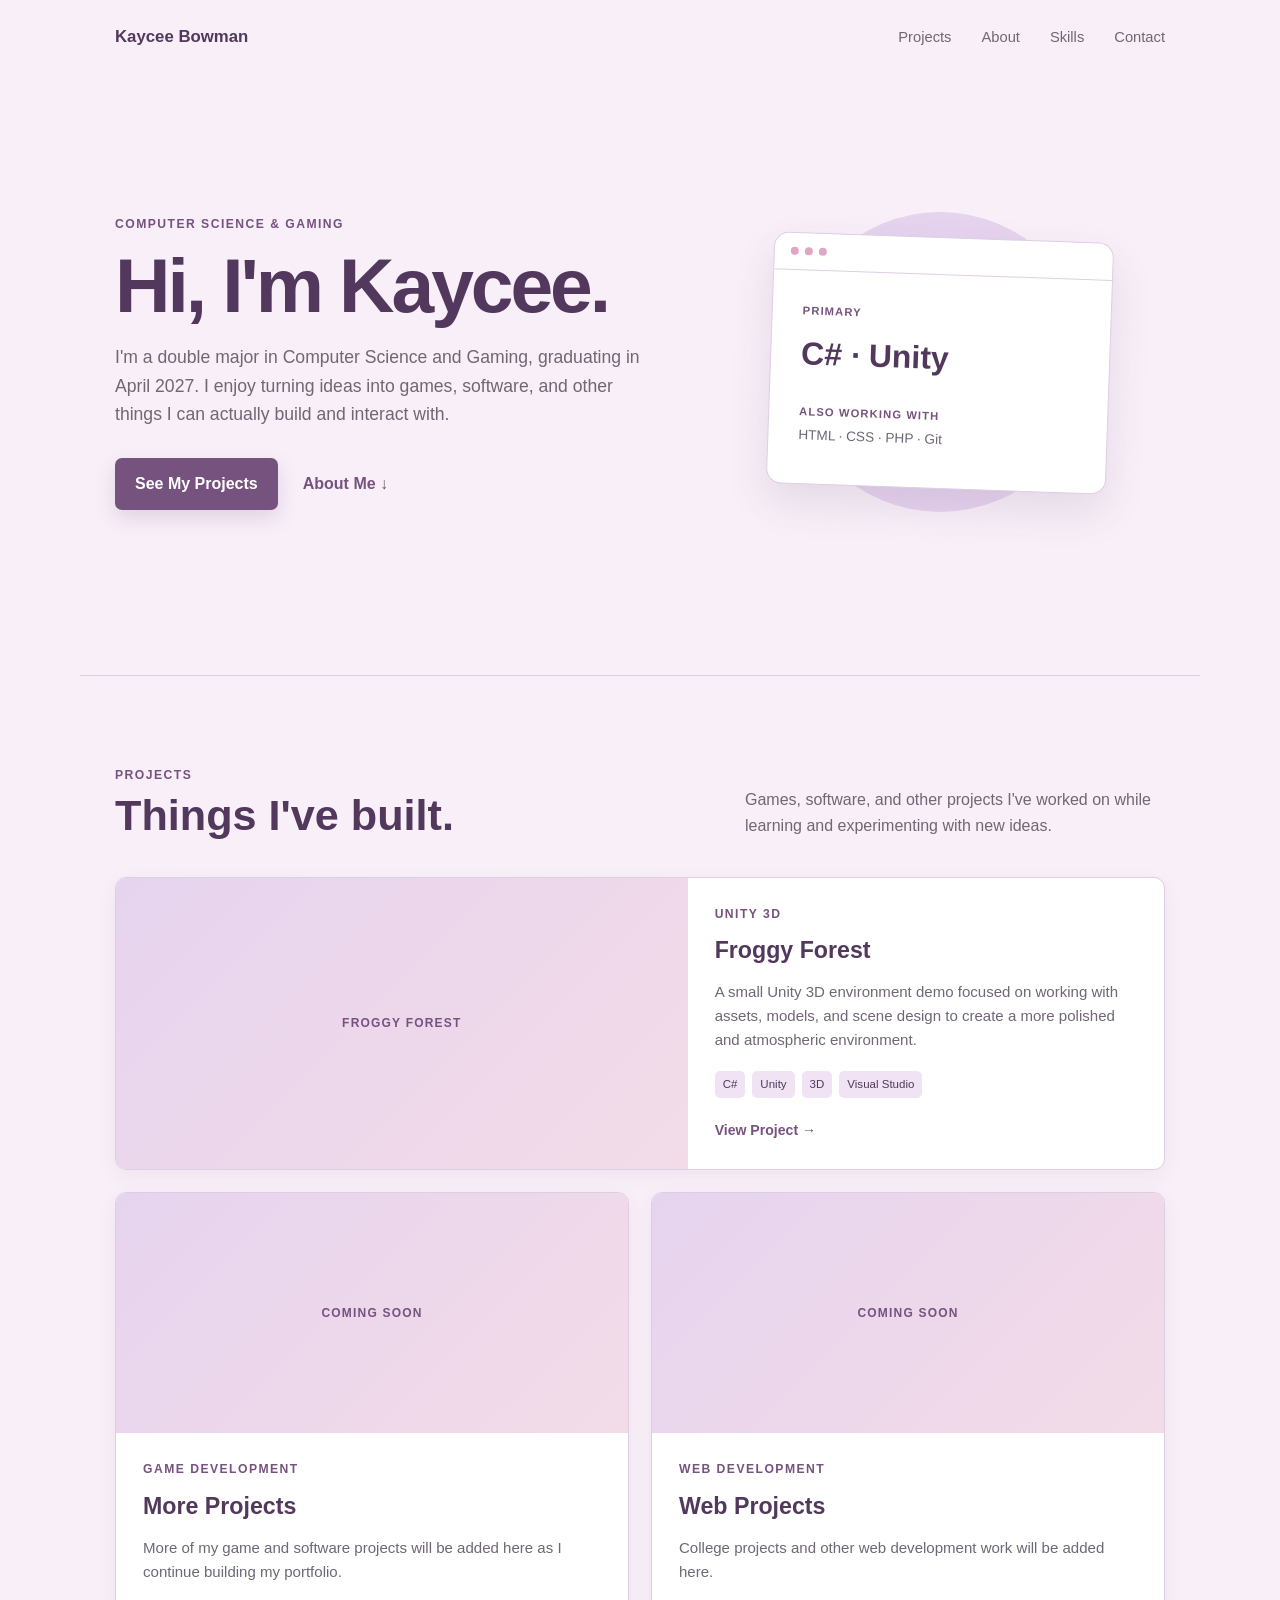
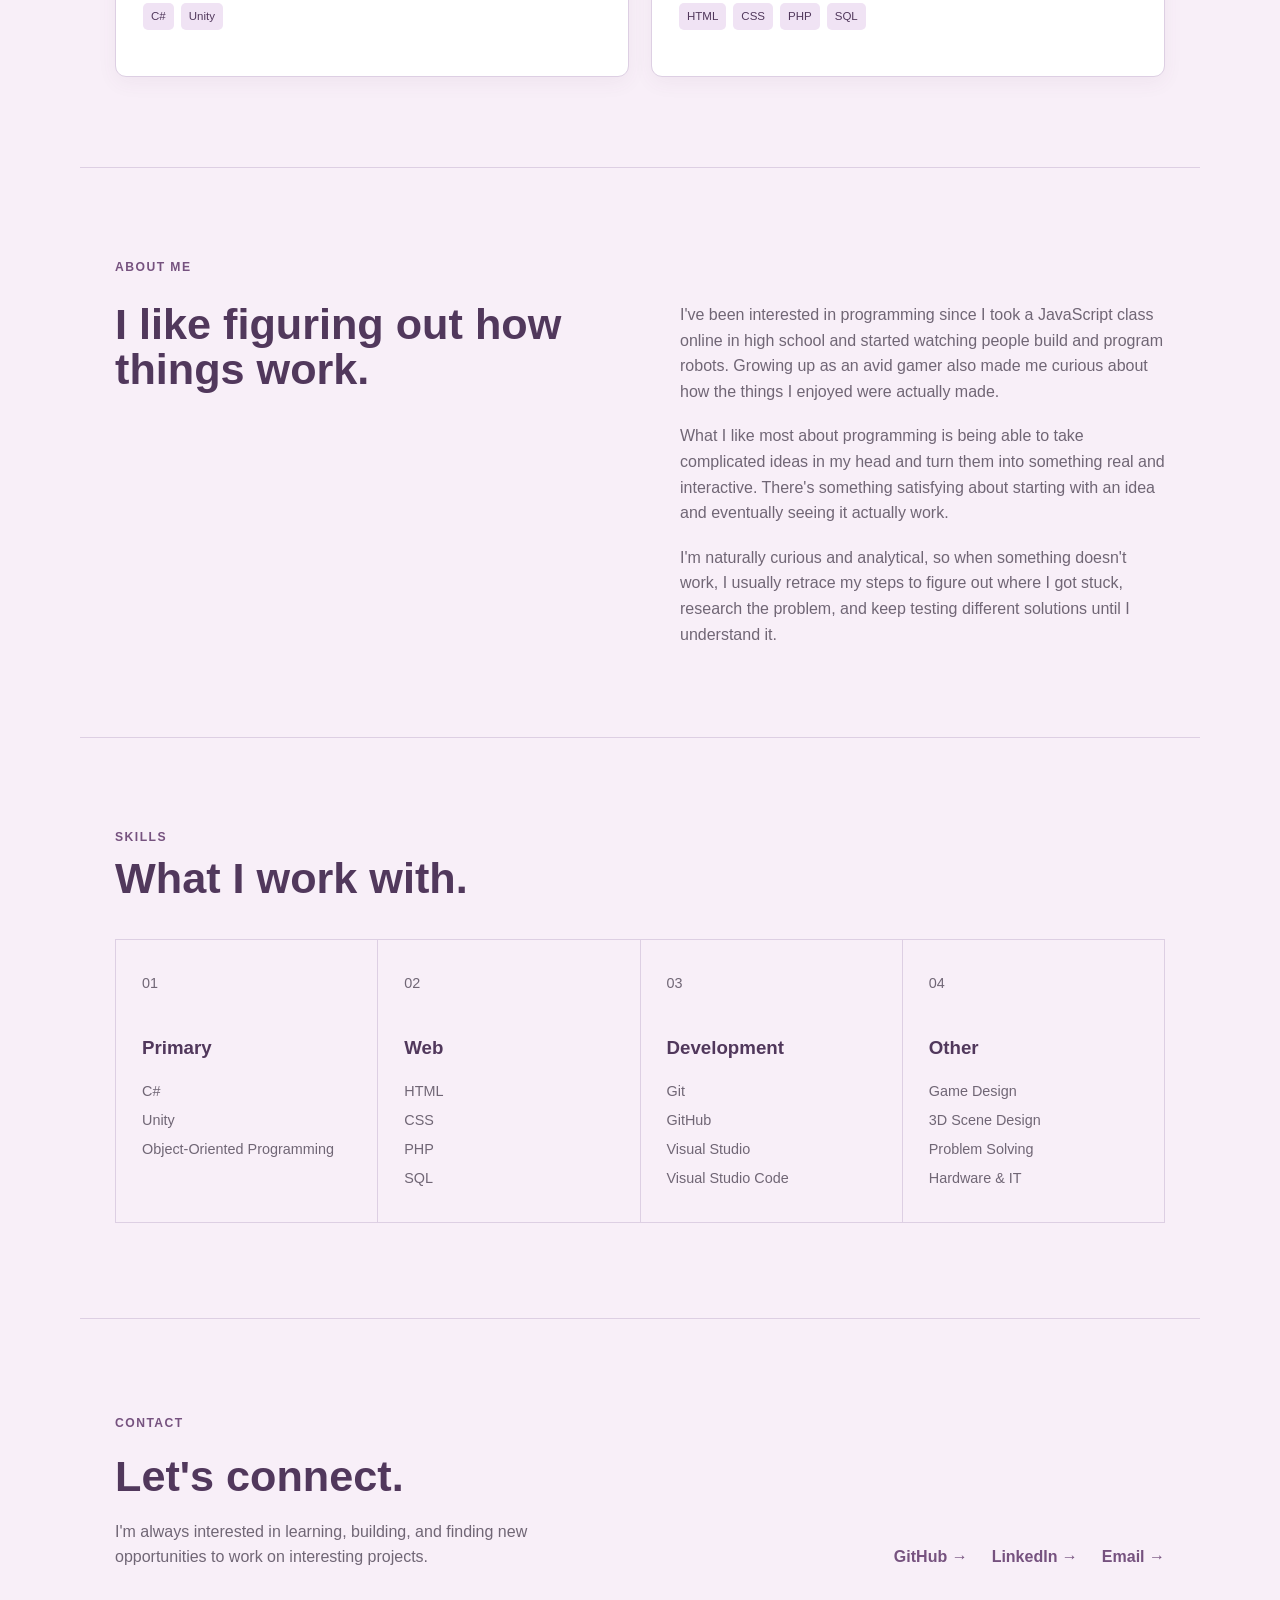
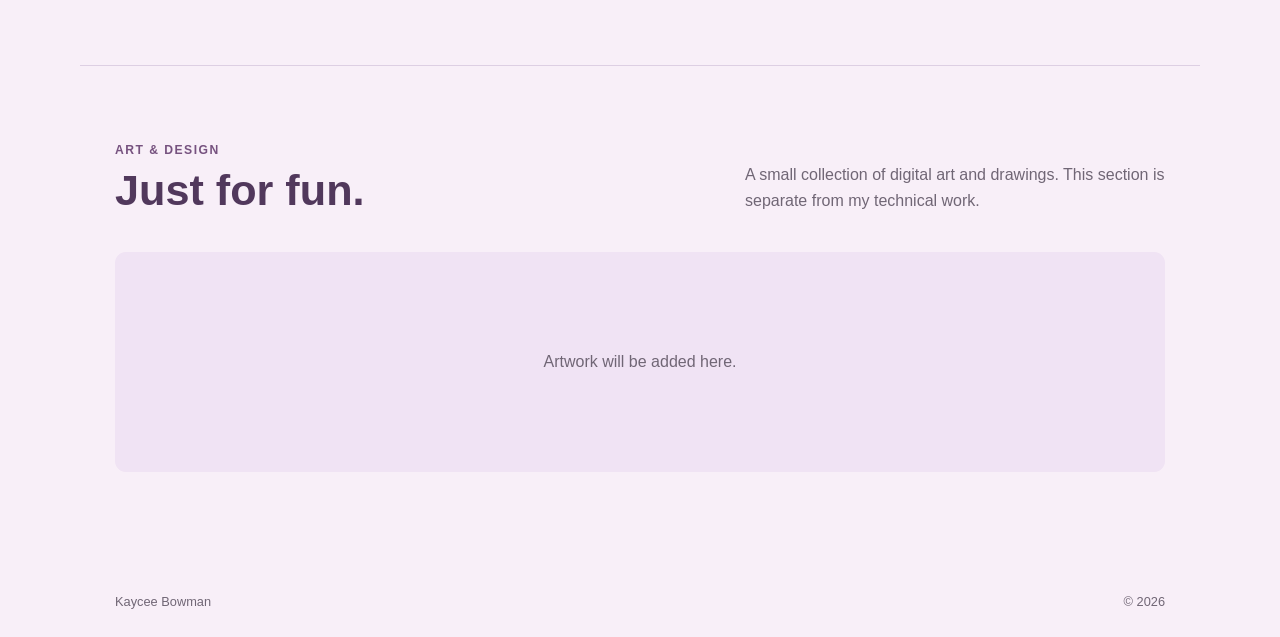
==== commit 9b984963: "changed placeholder text to more personal text and added art portfolio" ====
--- a/index.html
+++ b/index.html
@@ -3,6 +3,7 @@
 <head>
     <meta charset="UTF-8">
     <meta name="viewport" content="width=device-width, initial-scale=1.0">
+    <meta name="description" content="Kaycee Bowman's software and game development portfolio">
     <title>Kaycee Bowman | Portfolio</title>
     <link rel="stylesheet" href="style.css">
 </head>
@@ -15,6 +16,7 @@
         <div class="nav-links">
             <a href="#projects">Projects</a>
             <a href="#about">About</a>
+            <a href="#skills">Skills</a>
             <a href="#contact">Contact</a>
         </div>
     </nav>
@@ -23,18 +25,19 @@
 
         <section class="hero">
             <div class="hero-text">
-                <p class="subtitle">COMPUTER SCIENCE STUDENT</p>
+                <p class="subtitle">COMPUTER SCIENCE & GAMING</p>
 
                 <h1>Hi, I'm Kaycee.</h1>
 
                 <p class="hero-description">
-                    I like making games, software, and other projects
-                    while learning more about programming and development.
+                    I'm a double major in Computer Science and Gaming, graduating
+                    in April 2027. I enjoy turning ideas into games, software,
+                    and other things I can actually build and interact with.
                 </p>
 
                 <div class="hero-links">
                     <a href="#projects" class="main-button">See My Projects</a>
-                    <a href="#about" class="text-link">A Little About Me ↓</a>
+                    <a href="#about" class="text-link">About Me ↓</a>
                 </div>
             </div>
 
@@ -49,14 +52,11 @@
                     </div>
 
                     <div class="preview-content">
-                        <p>CURRENTLY BUILDING</p>
-                        <h2>Games & Software</h2>
-                        <div class="preview-line"></div>
-                        <div class="preview-line short"></div>
-                        <div class="preview-tags">
-                            <span>C#</span>
-                            <span>Unity</span>
-                        </div>
+                        <p>PRIMARY</p>
+                        <h2>C# · Unity</h2>
+
+                        <p class="secondary-label">ALSO WORKING WITH</p>
+                        <span>HTML · CSS · PHP · Git</span>
                     </div>
                 </div>
             </div>
@@ -66,76 +66,79 @@
             <div class="section-heading">
                 <div>
                     <p class="section-label">PROJECTS</p>
-                    <h2>What I've made</h2>
+                    <h2>Things I've built.</h2>
                 </div>
 
                 <p class="section-description">
-                    A collection of projects I've worked on while learning
-                    and building my skills.
+                    Games, software, and other projects I've worked on
+                    while learning and experimenting with new ideas.
                 </p>
             </div>
 
             <div class="projects">
+
+                <article class="project featured">
+                    <div class="project-image">
+                        <span>FROGGY FOREST</span>
+                    </div>
+
+                    <div class="project-content">
+                        <p class="project-type">UNITY 3D</p>
+
+                        <h3>Froggy Forest</h3>
+
+                        <p>
+                            A small Unity 3D environment demo focused on working
+                            with assets, models, and scene design to create a
+                            more polished and atmospheric environment.
+                        </p>
+
+                        <div class="tags">
+                            <span>C#</span>
+                            <span>Unity</span>
+                            <span>3D</span>
+                            <span>Visual Studio</span>
+                        </div>
+
+                        <a href="#" class="project-link">View Project →</a>
+                    </div>
+                </article>
 
                 <article class="project">
                     <div class="project-image">
-                        <span>UNITY PROJECT</span>
+                        <span>COMING SOON</span>
                     </div>
 
                     <div class="project-content">
                         <p class="project-type">GAME DEVELOPMENT</p>
-                        <h3>Unity Game</h3>
+
+                        <h3>More Projects</h3>
 
                         <p>
-                            A game I developed using C# and Unity with
-                            gameplay systems and interactive features.
+                            More of my game and software projects will be
+                            added here as I continue building my portfolio.
                         </p>
 
                         <div class="tags">
                             <span>C#</span>
                             <span>Unity</span>
                         </div>
-
-                        <a href="#" class="project-link">View Project →</a>
                     </div>
                 </article>
 
                 <article class="project">
                     <div class="project-image">
-                        <span>GAME PROJECT</span>
-                    </div>
-
-                    <div class="project-content">
-                        <p class="project-type">GAME DESIGN</p>
-                        <h3>Game Project</h3>
-
-                        <p>
-                            A project focused on gameplay, mechanics,
-                            and game design.
-                        </p>
-
-                        <div class="tags">
-                            <span>Unity</span>
-                            <span>C#</span>
-                            <span>Game Design</span>
-                        </div>
-
-                        <a href="#" class="project-link">View Project →</a>
-                    </div>
-                </article>
-
-                <article class="project">
-                    <div class="project-image">
-                        <span>WEB PROJECT</span>
+                        <span>COMING SOON</span>
                     </div>
 
                     <div class="project-content">
                         <p class="project-type">WEB DEVELOPMENT</p>
-                        <h3>Web Project</h3>
+
+                        <h3>Web Projects</h3>
 
                         <p>
-                            A web project I worked on using HTML, CSS,
-                            PHP, and SQL.
+                            College projects and other web development work
+                            will be added here.
                         </p>
 
                         <div class="tags">
@@ -144,8 +147,6 @@
                             <span>PHP</span>
                             <span>SQL</span>
                         </div>
-
-                        <a href="#" class="project-link">View Project →</a>
                     </div>
                 </article>
 
@@ -156,19 +157,77 @@
             <p class="section-label">ABOUT ME</p>
 
             <div class="about-grid">
-                <h2>A little about me.</h2>
+                <h2>I like figuring out how things work.</h2>
 
                 <div class="about-text">
                     <p>
-                        I'm currently studying computer science and spend a lot
-                        of my free time working on projects outside of class.
+                        I've been interested in programming since I took a
+                        JavaScript class online in high school and started
+                        watching people build and program robots. Growing up
+                        as an avid gamer also made me curious about how the
+                        things I enjoyed were actually made.
                     </p>
 
                     <p>
-                        Most of my experience has come from building games with
-                        C# and Unity, along with exploring web development and
-                        other areas of programming.
+                        What I like most about programming is being able to
+                        take complicated ideas in my head and turn them into
+                        something real and interactive. There's something
+                        satisfying about starting with an idea and eventually
+                        seeing it actually work.
                     </p>
+
+                    <p>
+                        I'm naturally curious and analytical, so when something
+                        doesn't work, I usually retrace my steps to figure out
+                        where I got stuck, research the problem, and keep
+                        testing different solutions until I understand it.
+                    </p>
+                </div>
+            </div>
+        </section>
+
+        <section id="skills" class="section skills-section">
+            <div class="section-heading">
+                <div>
+                    <p class="section-label">SKILLS</p>
+                    <h2>What I work with.</h2>
+                </div>
+            </div>
+
+            <div class="skills-grid">
+                <div class="skill-group">
+                    <p class="skill-number">01</p>
+                    <h3>Primary</h3>
+                    <p>C#</p>
+                    <p>Unity</p>
+                    <p>Object-Oriented Programming</p>
+                </div>
+
+                <div class="skill-group">
+                    <p class="skill-number">02</p>
+                    <h3>Web</h3>
+                    <p>HTML</p>
+                    <p>CSS</p>
+                    <p>PHP</p>
+                    <p>SQL</p>
+                </div>
+
+                <div class="skill-group">
+                    <p class="skill-number">03</p>
+                    <h3>Development</h3>
+                    <p>Git</p>
+                    <p>GitHub</p>
+                    <p>Visual Studio</p>
+                    <p>Visual Studio Code</p>
+                </div>
+
+                <div class="skill-group">
+                    <p class="skill-number">04</p>
+                    <h3>Other</h3>
+                    <p>Game Design</p>
+                    <p>3D Scene Design</p>
+                    <p>Problem Solving</p>
+                    <p>Hardware & IT</p>
                 </div>
             </div>
         </section>
@@ -176,9 +235,12 @@
         <section id="contact" class="contact">
             <div>
                 <p class="section-label">CONTACT</p>
+
                 <h2>Let's connect.</h2>
+
                 <p>
-                    You can find more of my work or get in touch here.
+                    I'm always interested in learning, building,
+                    and finding new opportunities to work on interesting projects.
                 </p>
             </div>
 
@@ -189,6 +251,24 @@
             </div>
         </section>
 
+        <section class="art-section">
+            <div class="art-heading">
+                <div>
+                    <p class="section-label">ART & DESIGN</p>
+                    <h2>Just for fun.</h2>
+                </div>
+
+                <p>
+                    A small collection of digital art and drawings.
+                    This section is separate from my technical work.
+                </p>
+            </div>
+
+            <div class="art-placeholder">
+                <p>Artwork will be added here.</p>
+            </div>
+        </section>
+
     </main>
 
     <footer>
--- a/style.css
+++ b/style.css
@@ -1,14 +1,14 @@
 :root {
     --background: #f8eff8;
     --card: #ffffff;
-    --lavender: #eadcf1;
-    --lavender-dark: #cdb2da;
+    --lavender: #e6d3ee;
+    --lavender-light: #f0e3f4;
     --purple: #76527f;
     --purple-dark: #51385c;
-    --pink: #d99cbd;
+    --pink: #dfa6c5;
     --text: #302a33;
     --text-light: #706675;
-    --border: #dfd1e4;
+    --border: #ddcfe3;
 }
 
 * {
@@ -37,9 +37,9 @@
     display: flex;
     align-items: center;
     justify-content: space-between;
-    max-width: 1200px;
+    max-width: 1120px;
     margin: 0 auto;
-    padding: 24px 36px;
+    padding: 24px 35px;
 }
 
 .name {
@@ -63,7 +63,7 @@
 }
 
 main {
-    max-width: 1200px;
+    max-width: 1120px;
     margin: 0 auto;
 }
 
@@ -72,15 +72,15 @@
     grid-template-columns: 1fr 0.85fr;
     align-items: center;
     gap: 70px;
-    min-height: 620px;
-    padding: 70px 36px 100px;
+    min-height: 600px;
+    padding: 70px 35px 95px;
 }
 
 .subtitle,
 .section-label,
 .project-type {
     color: var(--purple);
-    font-size: 0.75rem;
+    font-size: 0.76rem;
     font-weight: bold;
     letter-spacing: 0.12em;
 }
@@ -88,15 +88,15 @@
 .hero h1 {
     margin: 12px 0 20px;
     color: var(--purple-dark);
-    font-size: 5rem;
+    font-size: 4.8rem;
     line-height: 1;
     letter-spacing: -0.04em;
 }
 
 .hero-description {
-    max-width: 590px;
-    color: var(--text-light);
-    font-size: 1.12rem;
+    max-width: 600px;
+    color: var(--text-light);
+    font-size: 1.1rem;
 }
 
 .hero-links {
@@ -113,6 +113,7 @@
     border-radius: 7px;
     font-weight: bold;
     box-shadow: 0 8px 20px rgba(118, 82, 127, 0.18);
+    transition: 0.2s ease;
 }
 
 .main-button:hover {
@@ -128,9 +129,9 @@
 .hero-visual {
     position: relative;
     display: flex;
+    align-items: center;
     justify-content: center;
-    align-items: center;
-    min-height: 380px;
+    min-height: 360px;
 }
 
 .decorative-circle {
@@ -148,7 +149,7 @@
     overflow: hidden;
     background-color: var(--card);
     border: 1px solid var(--border);
-    border-radius: 14px;
+    border-radius: 15px;
     box-shadow: 0 18px 40px rgba(94, 63, 105, 0.12);
     transform: rotate(2deg);
 }
@@ -164,11 +165,11 @@
     width: 8px;
     height: 8px;
     border-radius: 50%;
-    background-color: var(--lavender-dark);
+    background-color: var(--pink);
 }
 
 .preview-content {
-    padding: 34px 30px 38px;
+    padding: 32px 30px 36px;
 }
 
 .preview-content p {
@@ -179,44 +180,27 @@
 }
 
 .preview-content h2 {
-    margin: 10px 0 25px;
-    color: var(--purple-dark);
-    font-size: 1.9rem;
-    line-height: 1.1;
-}
-
-.preview-line {
-    width: 100%;
-    height: 9px;
-    margin-bottom: 10px;
-    border-radius: 10px;
-    background-color: var(--lavender);
-}
-
-.preview-line.short {
-    width: 65%;
-}
-
-.preview-tags {
-    display: flex;
-    gap: 8px;
-    margin-top: 25px;
-}
-
-.preview-tags span {
-    padding: 6px 9px;
-    background-color: #f2e8f5;
-    border-radius: 5px;
-    color: var(--purple-dark);
-    font-size: 0.75rem;
+    margin: 8px 0 24px;
+    color: var(--purple-dark);
+    font-size: 2rem;
+}
+
+.preview-content .secondary-label {
+    margin-top: 22px;
+}
+
+.preview-content span {
+    color: var(--text-light);
+    font-size: 0.85rem;
 }
 
 .section {
-    padding: 90px 36px;
+    padding: 90px 35px;
     border-top: 1px solid var(--border);
 }
 
-.section-heading {
+.section-heading,
+.art-heading {
     display: flex;
     align-items: end;
     justify-content: space-between;
@@ -224,21 +208,23 @@
     margin-bottom: 38px;
 }
 
-.section-heading h2 {
+.section-heading h2,
+.art-heading h2 {
     margin-top: 8px;
     color: var(--purple-dark);
     font-size: 2.7rem;
     line-height: 1.05;
 }
 
-.section-description {
-    max-width: 400px;
+.section-description,
+.art-heading > p {
+    max-width: 420px;
     color: var(--text-light);
 }
 
 .projects {
     display: grid;
-    grid-template-columns: repeat(3, 1fr);
+    grid-template-columns: repeat(2, 1fr);
     gap: 22px;
 }
 
@@ -248,20 +234,26 @@
     border: 1px solid var(--border);
     border-radius: 11px;
     box-shadow: 0 6px 20px rgba(94, 63, 105, 0.06);
-    transition: transform 0.2s ease, box-shadow 0.2s ease;
+    transition: 0.2s ease;
 }
 
 .project:hover {
     transform: translateY(-5px);
-    box-shadow: 0 14px 28px rgba(94, 63, 105, 0.11);
+    box-shadow: 0 13px 28px rgba(94, 63, 105, 0.11);
+}
+
+.project.featured {
+    grid-column: span 2;
+    display: grid;
+    grid-template-columns: 1.2fr 1fr;
 }
 
 .project-image {
     display: flex;
+    align-items: center;
     justify-content: center;
-    align-items: center;
-    height: 205px;
-    background: linear-gradient(135deg, var(--lavender), #f1dfea);
+    min-height: 240px;
+    background: linear-gradient(135deg, var(--lavender), #f3dce8);
     color: var(--purple);
     font-size: 0.75rem;
     font-weight: bold;
@@ -269,31 +261,31 @@
 }
 
 .project-content {
-    padding: 25px;
+    padding: 27px;
 }
 
 .project-content h3 {
-    margin: 7px 0 10px;
-    color: var(--purple-dark);
-    font-size: 1.4rem;
+    margin: 8px 0 11px;
+    color: var(--purple-dark);
+    font-size: 1.45rem;
 }
 
 .project-content > p:not(.project-type) {
-    margin-bottom: 18px;
-    color: var(--text-light);
-    font-size: 0.93rem;
+    margin-bottom: 19px;
+    color: var(--text-light);
+    font-size: 0.94rem;
 }
 
 .tags {
     display: flex;
     flex-wrap: wrap;
     gap: 7px;
-    margin-bottom: 18px;
+    margin-bottom: 19px;
 }
 
 .tags span {
     padding: 4px 8px;
-    background-color: var(--lavender);
+    background-color: var(--lavender-light);
     border-radius: 5px;
     color: var(--purple-dark);
     font-size: 0.72rem;
@@ -307,10 +299,6 @@
 
 .project-link:hover {
     color: var(--purple-dark);
-}
-
-.about {
-    max-width: 1000px;
 }
 
 .about-grid {
@@ -327,12 +315,46 @@
 }
 
 .about-text {
-    max-width: 600px;
+    max-width: 620px;
     color: var(--text-light);
 }
 
 .about-text p + p {
-    margin-top: 18px;
+    margin-top: 19px;
+}
+
+.skills-section {
+    padding-bottom: 95px;
+}
+
+.skills-grid {
+    display: grid;
+    grid-template-columns: repeat(4, 1fr);
+    gap: 1px;
+    background-color: var(--border);
+    border: 1px solid var(--border);
+}
+
+.skill-group {
+    min-height: 210px;
+    padding: 26px;
+    background-color: var(--background);
+}
+
+.skill-number {
+    color: var(--text-light);
+    font-size: 0.7rem;
+}
+
+.skill-group h3 {
+    margin: 38px 0 17px;
+    color: var(--purple-dark);
+}
+
+.skill-group p {
+    margin: 6px 0;
+    color: var(--text-light);
+    font-size: 0.9rem;
 }
 
 .contact {
@@ -340,7 +362,7 @@
     align-items: end;
     justify-content: space-between;
     gap: 40px;
-    padding: 95px 36px;
+    padding: 95px 35px;
     border-top: 1px solid var(--border);
 }
 
@@ -351,6 +373,7 @@
 }
 
 .contact p:not(.section-label) {
+    max-width: 500px;
     color: var(--text-light);
 }
 
@@ -368,12 +391,28 @@
     color: var(--purple-dark);
 }
 
+.art-section {
+    padding: 75px 35px 95px;
+    border-top: 1px solid var(--border);
+}
+
+.art-placeholder {
+    display: flex;
+    align-items: center;
+    justify-content: center;
+    min-height: 220px;
+    background-color: var(--lavender-light);
+    border: 1px dashed var(--lavender-dark);
+    border-radius: 11px;
+    color: var(--text-light);
+}
+
 footer {
     display: flex;
     justify-content: space-between;
-    max-width: 1200px;
+    max-width: 1120px;
     margin: 0 auto;
-    padding: 25px 36px;
+    padding: 25px 35px;
     color: var(--text-light);
     font-size: 0.8rem;
 }
@@ -382,11 +421,15 @@
     .hero {
         grid-template-columns: 1fr;
         gap: 30px;
-        padding-top: 60px;
     }
 
     .hero-visual {
         min-height: 300px;
+    }
+
+    .project.featured {
+        grid-column: span 1;
+        grid-template-columns: 1fr;
     }
 
     .projects {
@@ -398,6 +441,10 @@
         gap: 30px;
     }
 
+    .skills-grid {
+        grid-template-columns: repeat(2, 1fr);
+    }
+
     .contact {
         align-items: flex-start;
         flex-direction: column;
@@ -415,7 +462,8 @@
 
     .hero,
     .section,
-    .contact {
+    .contact,
+    .art-section {
         padding-left: 22px;
         padding-right: 22px;
     }
@@ -424,9 +472,14 @@
         font-size: 3.4rem;
     }
 
-    .section-heading {
+    .section-heading,
+    .art-heading {
         align-items: flex-start;
         flex-direction: column;
+    }
+
+    .skills-grid {
+        grid-template-columns: 1fr;
     }
 
     .contact-links {
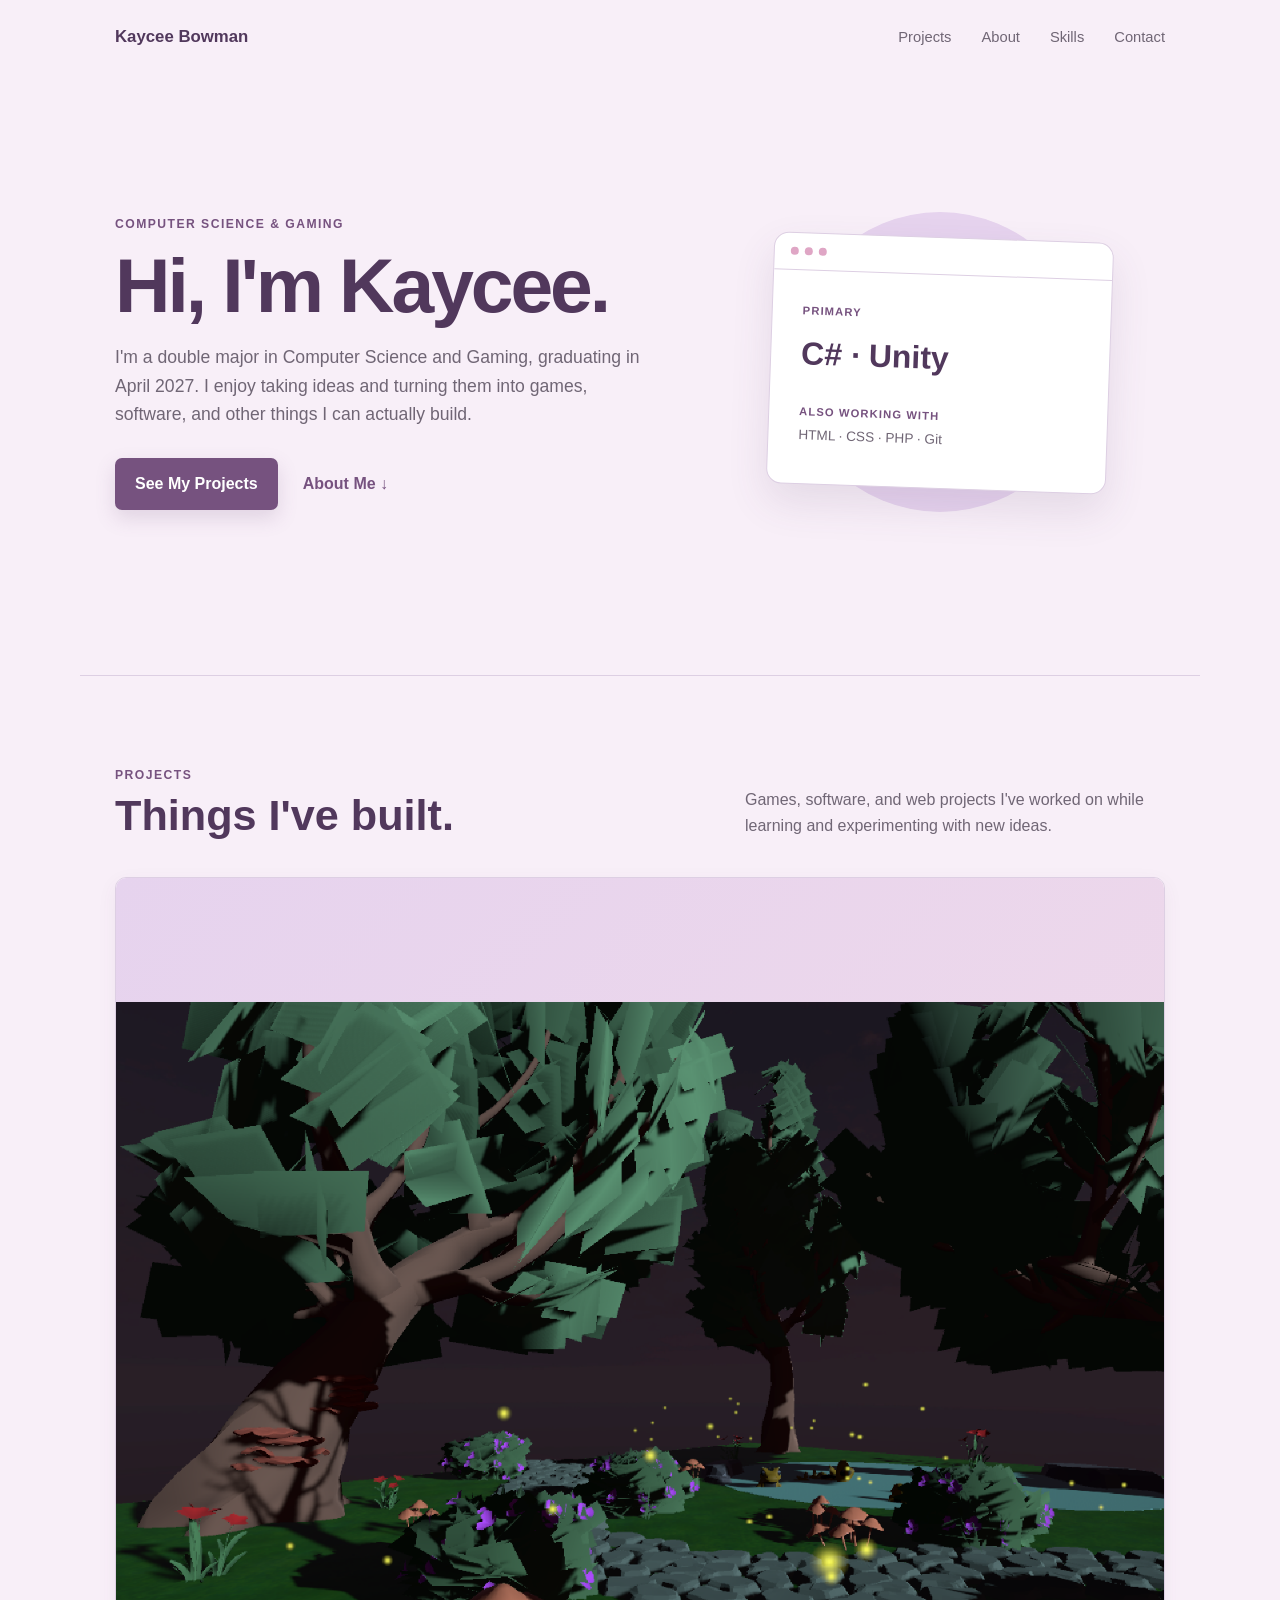
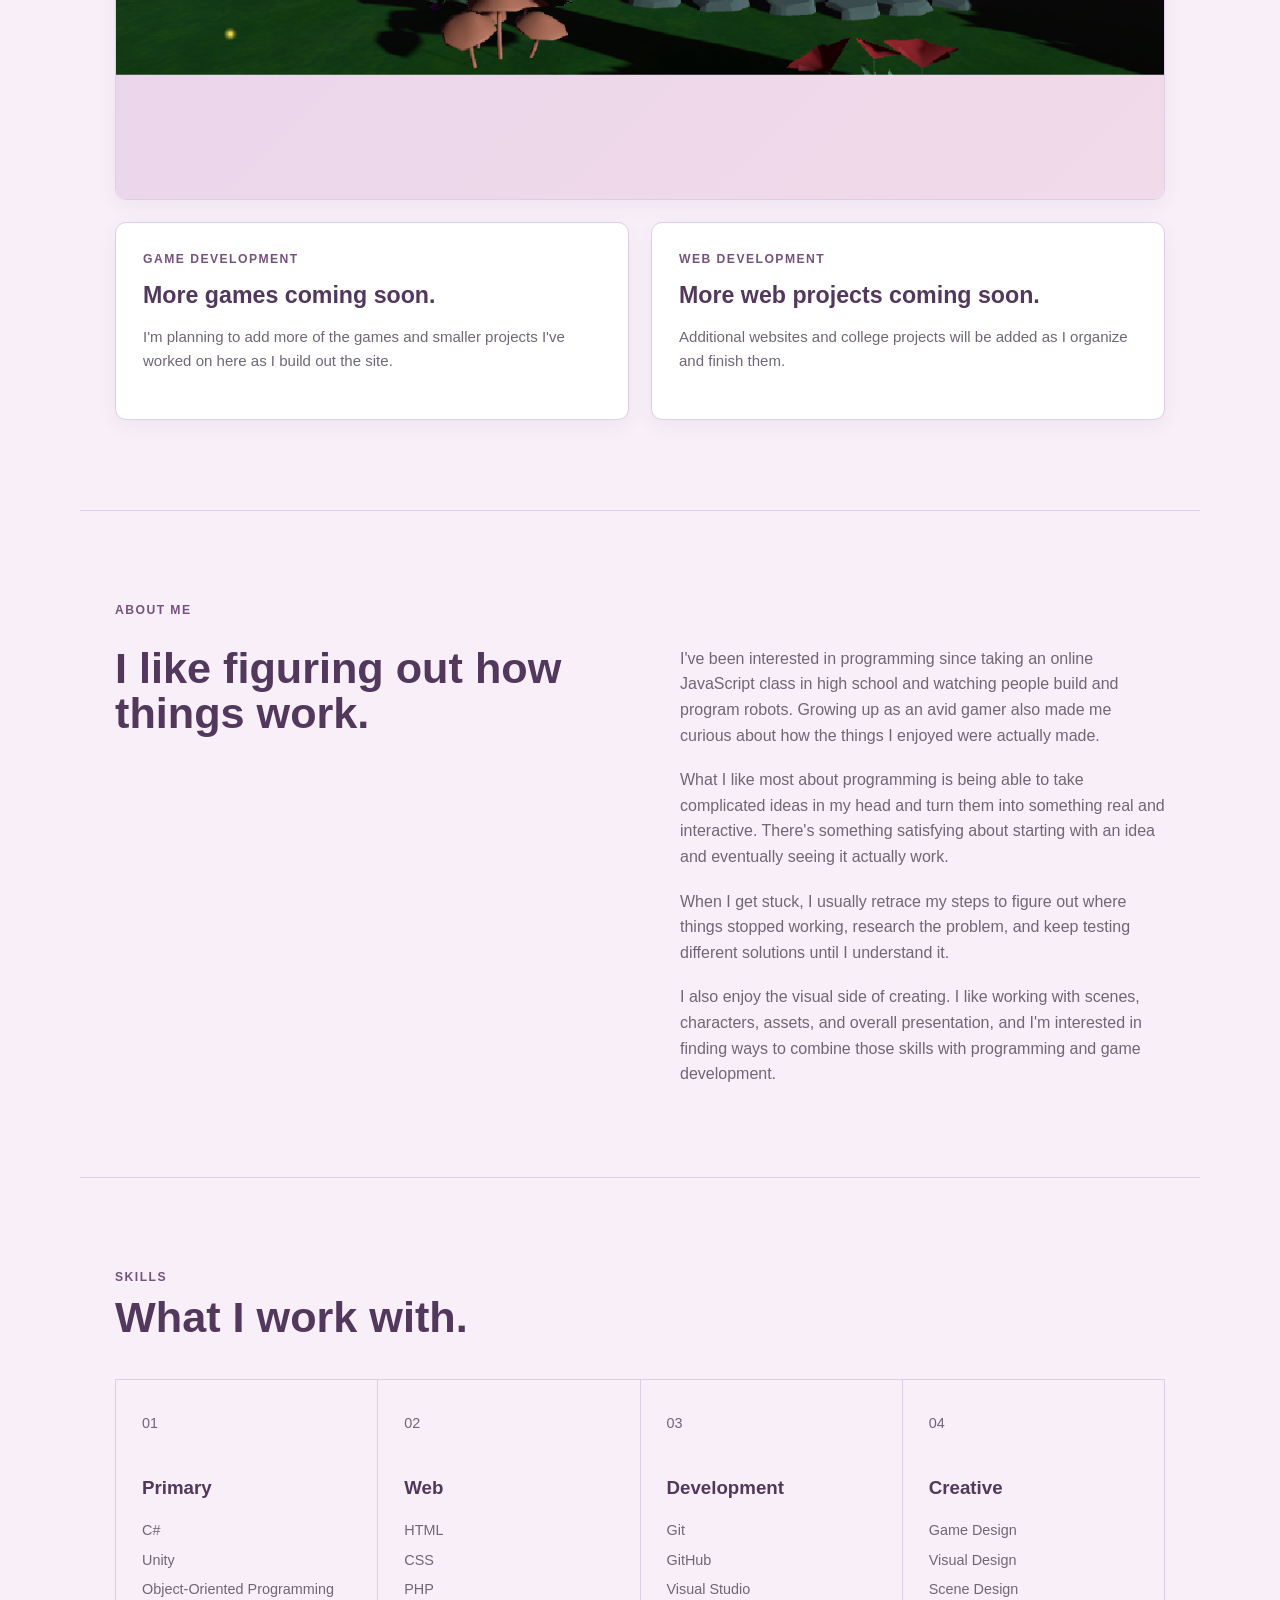
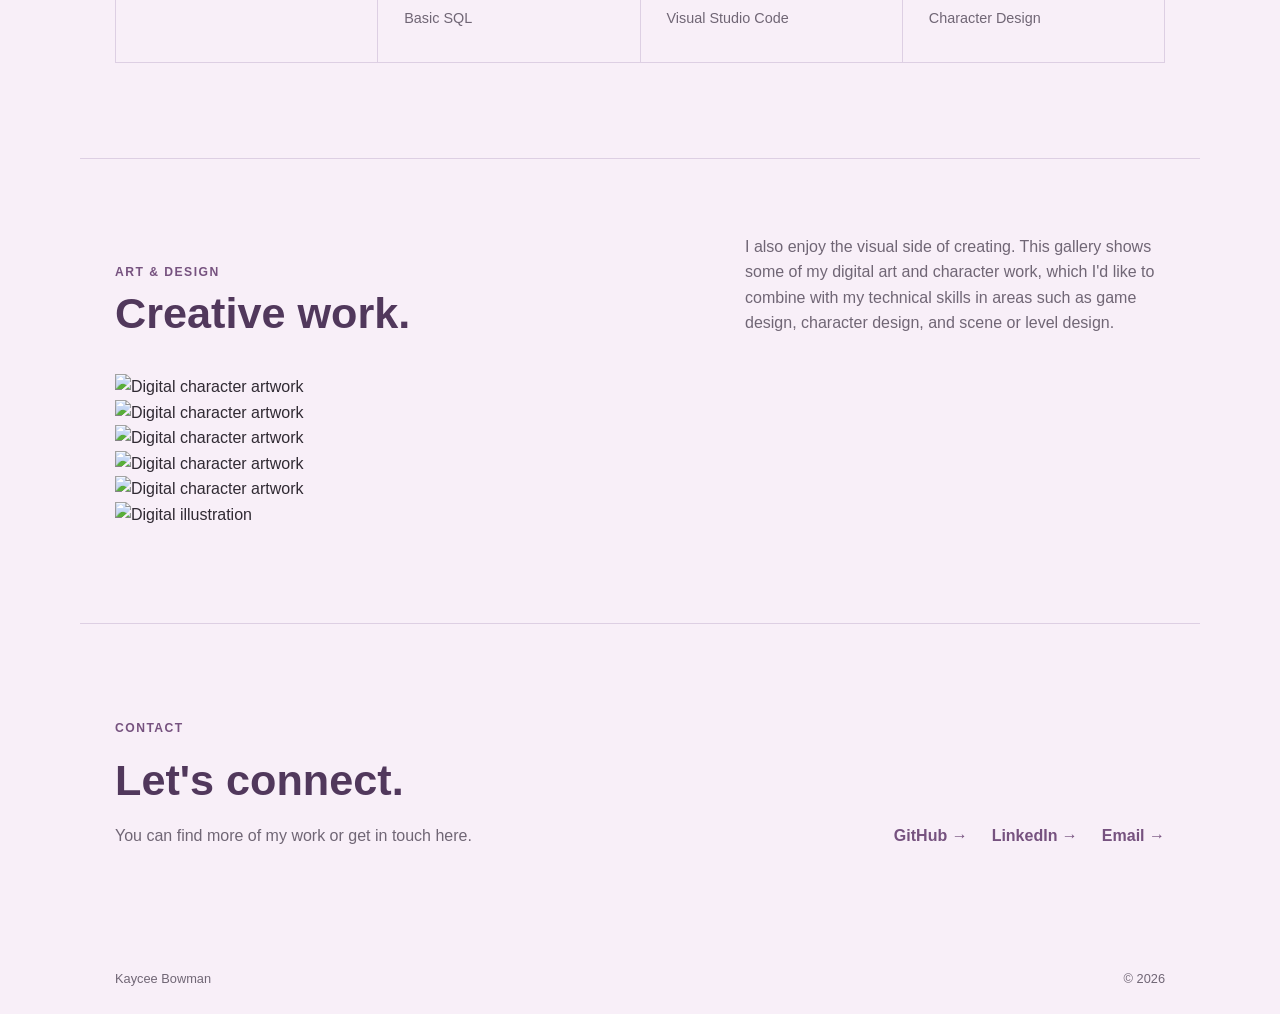
==== commit f87f9098: "big update on format and art section" ====
--- a/index.html
+++ b/index.html
@@ -3,7 +3,6 @@
 <head>
     <meta charset="UTF-8">
     <meta name="viewport" content="width=device-width, initial-scale=1.0">
-    <meta name="description" content="Kaycee Bowman's software and game development portfolio">
     <title>Kaycee Bowman | Portfolio</title>
     <link rel="stylesheet" href="style.css">
 </head>
@@ -31,8 +30,8 @@
 
                 <p class="hero-description">
                     I'm a double major in Computer Science and Gaming, graduating
-                    in April 2027. I enjoy turning ideas into games, software,
-                    and other things I can actually build and interact with.
+                    in April 2027. I enjoy taking ideas and turning them into
+                    games, software, and other things I can actually build.
                 </p>
 
                 <div class="hero-links">
@@ -70,8 +69,8 @@
                 </div>
 
                 <p class="section-description">
-                    Games, software, and other projects I've worked on
-                    while learning and experimenting with new ideas.
+                    Games, software, and web projects I've worked on while
+                    learning and experimenting with new ideas.
                 </p>
             </div>
 
@@ -79,7 +78,7 @@
 
                 <article class="project featured">
                     <div class="project-image">
-                        <span>FROGGY FOREST</span>
+                        <img src="images/froggy-forest.png" alt="Screenshot of Froggy Forest Unity scene">
                     </div>
 
                     <div class="project-content">
@@ -88,65 +87,44 @@
                         <h3>Froggy Forest</h3>
 
                         <p>
-                            A small Unity 3D environment demo focused on working
-                            with assets, models, and scene design to create a
-                            more polished and atmospheric environment.
+                            A Unity 3D environment that started as a school project
+                            and became something I kept working on in my own time.
+                            I created the scene, wrote the C# code, and put together
+                            the overall visual design using free assets and models.
                         </p>
 
                         <div class="tags">
                             <span>C#</span>
                             <span>Unity</span>
+                            <span>Visual Studio</span>
                             <span>3D</span>
-                            <span>Visual Studio</span>
                         </div>
 
-                        <a href="#" class="project-link">View Project →</a>
+                        <a href="#" class="project-link">Project Details →</a>
                     </div>
                 </article>
 
-                <article class="project">
-                    <div class="project-image">
-                        <span>COMING SOON</span>
-                    </div>
-
+                <article class="project future-project">
                     <div class="project-content">
                         <p class="project-type">GAME DEVELOPMENT</p>
-
-                        <h3>More Projects</h3>
+                        <h3>More games coming soon.</h3>
 
                         <p>
-                            More of my game and software projects will be
-                            added here as I continue building my portfolio.
+                            I'm planning to add more of the games and smaller
+                            projects I've worked on here as I build out the site.
                         </p>
-
-                        <div class="tags">
-                            <span>C#</span>
-                            <span>Unity</span>
-                        </div>
                     </div>
                 </article>
 
-                <article class="project">
-                    <div class="project-image">
-                        <span>COMING SOON</span>
-                    </div>
-
+                <article class="project future-project">
                     <div class="project-content">
                         <p class="project-type">WEB DEVELOPMENT</p>
-
-                        <h3>Web Projects</h3>
+                        <h3>More web projects coming soon.</h3>
 
                         <p>
-                            College projects and other web development work
-                            will be added here.
+                            Additional websites and college projects will be
+                            added as I organize and finish them.
                         </p>
-
-                        <div class="tags">
-                            <span>HTML</span>
-                            <span>CSS</span>
-                            <span>PHP</span>
-                            <span>SQL</span>
-                        </div>
                     </div>
                 </article>
 
@@ -161,26 +139,31 @@
 
                 <div class="about-text">
                     <p>
-                        I've been interested in programming since I took a
-                        JavaScript class online in high school and started
-                        watching people build and program robots. Growing up
-                        as an avid gamer also made me curious about how the
-                        things I enjoyed were actually made.
-                    </p>
-
-                    <p>
-                        What I like most about programming is being able to
-                        take complicated ideas in my head and turn them into
-                        something real and interactive. There's something
-                        satisfying about starting with an idea and eventually
-                        seeing it actually work.
-                    </p>
-
-                    <p>
-                        I'm naturally curious and analytical, so when something
-                        doesn't work, I usually retrace my steps to figure out
-                        where I got stuck, research the problem, and keep
-                        testing different solutions until I understand it.
+                        I've been interested in programming since taking an
+                        online JavaScript class in high school and watching
+                        people build and program robots. Growing up as an avid
+                        gamer also made me curious about how the things I enjoyed
+                        were actually made.
+                    </p>
+
+                    <p>
+                        What I like most about programming is being able to take
+                        complicated ideas in my head and turn them into something
+                        real and interactive. There's something satisfying about
+                        starting with an idea and eventually seeing it actually work.
+                    </p>
+
+                    <p>
+                        When I get stuck, I usually retrace my steps to figure
+                        out where things stopped working, research the problem,
+                        and keep testing different solutions until I understand it.
+                    </p>
+
+                    <p>
+                        I also enjoy the visual side of creating. I like working
+                        with scenes, characters, assets, and overall presentation,
+                        and I'm interested in finding ways to combine those skills
+                        with programming and game development.
                     </p>
                 </div>
             </div>
@@ -195,6 +178,7 @@
             </div>
 
             <div class="skills-grid">
+
                 <div class="skill-group">
                     <p class="skill-number">01</p>
                     <h3>Primary</h3>
@@ -209,7 +193,7 @@
                     <p>HTML</p>
                     <p>CSS</p>
                     <p>PHP</p>
-                    <p>SQL</p>
+                    <p>Basic SQL</p>
                 </div>
 
                 <div class="skill-group">
@@ -223,31 +207,13 @@
 
                 <div class="skill-group">
                     <p class="skill-number">04</p>
-                    <h3>Other</h3>
+                    <h3>Creative</h3>
                     <p>Game Design</p>
-                    <p>3D Scene Design</p>
-                    <p>Problem Solving</p>
-                    <p>Hardware & IT</p>
-                </div>
-            </div>
-        </section>
-
-        <section id="contact" class="contact">
-            <div>
-                <p class="section-label">CONTACT</p>
-
-                <h2>Let's connect.</h2>
-
-                <p>
-                    I'm always interested in learning, building,
-                    and finding new opportunities to work on interesting projects.
-                </p>
-            </div>
-
-            <div class="contact-links">
-                <a href="https://github.com/kayceebowmantech" target="_blank">GitHub →</a>
-                <a href="YOUR_LINKEDIN_URL" target="_blank">LinkedIn →</a>
-                <a href="mailto:YOUR_EMAIL">Email →</a>
+                    <p>Visual Design</p>
+                    <p>Scene Design</p>
+                    <p>Character Design</p>
+                </div>
+
             </div>
         </section>
 
@@ -255,17 +221,61 @@
             <div class="art-heading">
                 <div>
                     <p class="section-label">ART & DESIGN</p>
-                    <h2>Just for fun.</h2>
+                    <h2>Creative work.</h2>
                 </div>
 
                 <p>
-                    A small collection of digital art and drawings.
-                    This section is separate from my technical work.
-                </p>
-            </div>
-
-            <div class="art-placeholder">
-                <p>Artwork will be added here.</p>
+                    I also enjoy the visual side of creating. This gallery shows
+                    some of my digital art and character work, which I'd like to
+                    combine with my technical skills in areas such as game design,
+                    character design, and scene or level design.
+                </p>
+            </div>
+
+            <div class="art-grid">
+
+                <div class="art-card">
+                    <img src="images/art-cyan-character.png" alt="Digital character artwork">
+                </div>
+
+                <div class="art-card">
+                    <img src="images/art-pink-checkered.png" alt="Digital character artwork">
+                </div>
+
+                <div class="art-card">
+                    <img src="images/art-blue-character.png" alt="Digital character artwork">
+                </div>
+
+                <div class="art-card">
+                    <img src="images/art-green-character.png" alt="Digital character artwork">
+                </div>
+
+                <div class="art-card">
+                    <img src="images/art-magical-green.png" alt="Digital character artwork">
+                </div>
+
+                <div class="art-card">
+                    <img src="images/art-ramen.png" alt="Digital illustration">
+                </div>
+
+            </div>
+        </section>
+
+        <section id="contact" class="contact">
+            <div>
+                <p class="section-label">CONTACT</p>
+
+                <h2>Let's connect.</h2>
+
+                <p>
+                    You can find more of my work or get in touch here.
+                </p>
+            </div>
+
+            <div class="contact-links">
+                <a href="https://github.com/kayceebowmantech" target="_blank">GitHub →</a>
+                <a href="https://www.linkedin.com/in/kaycee-b-0291213b6/" target="_blank">LinkedIn →</a>
+                <a href="mailto:YOUR_EMAIL">Email →</a>
             </div>
         </section>
 
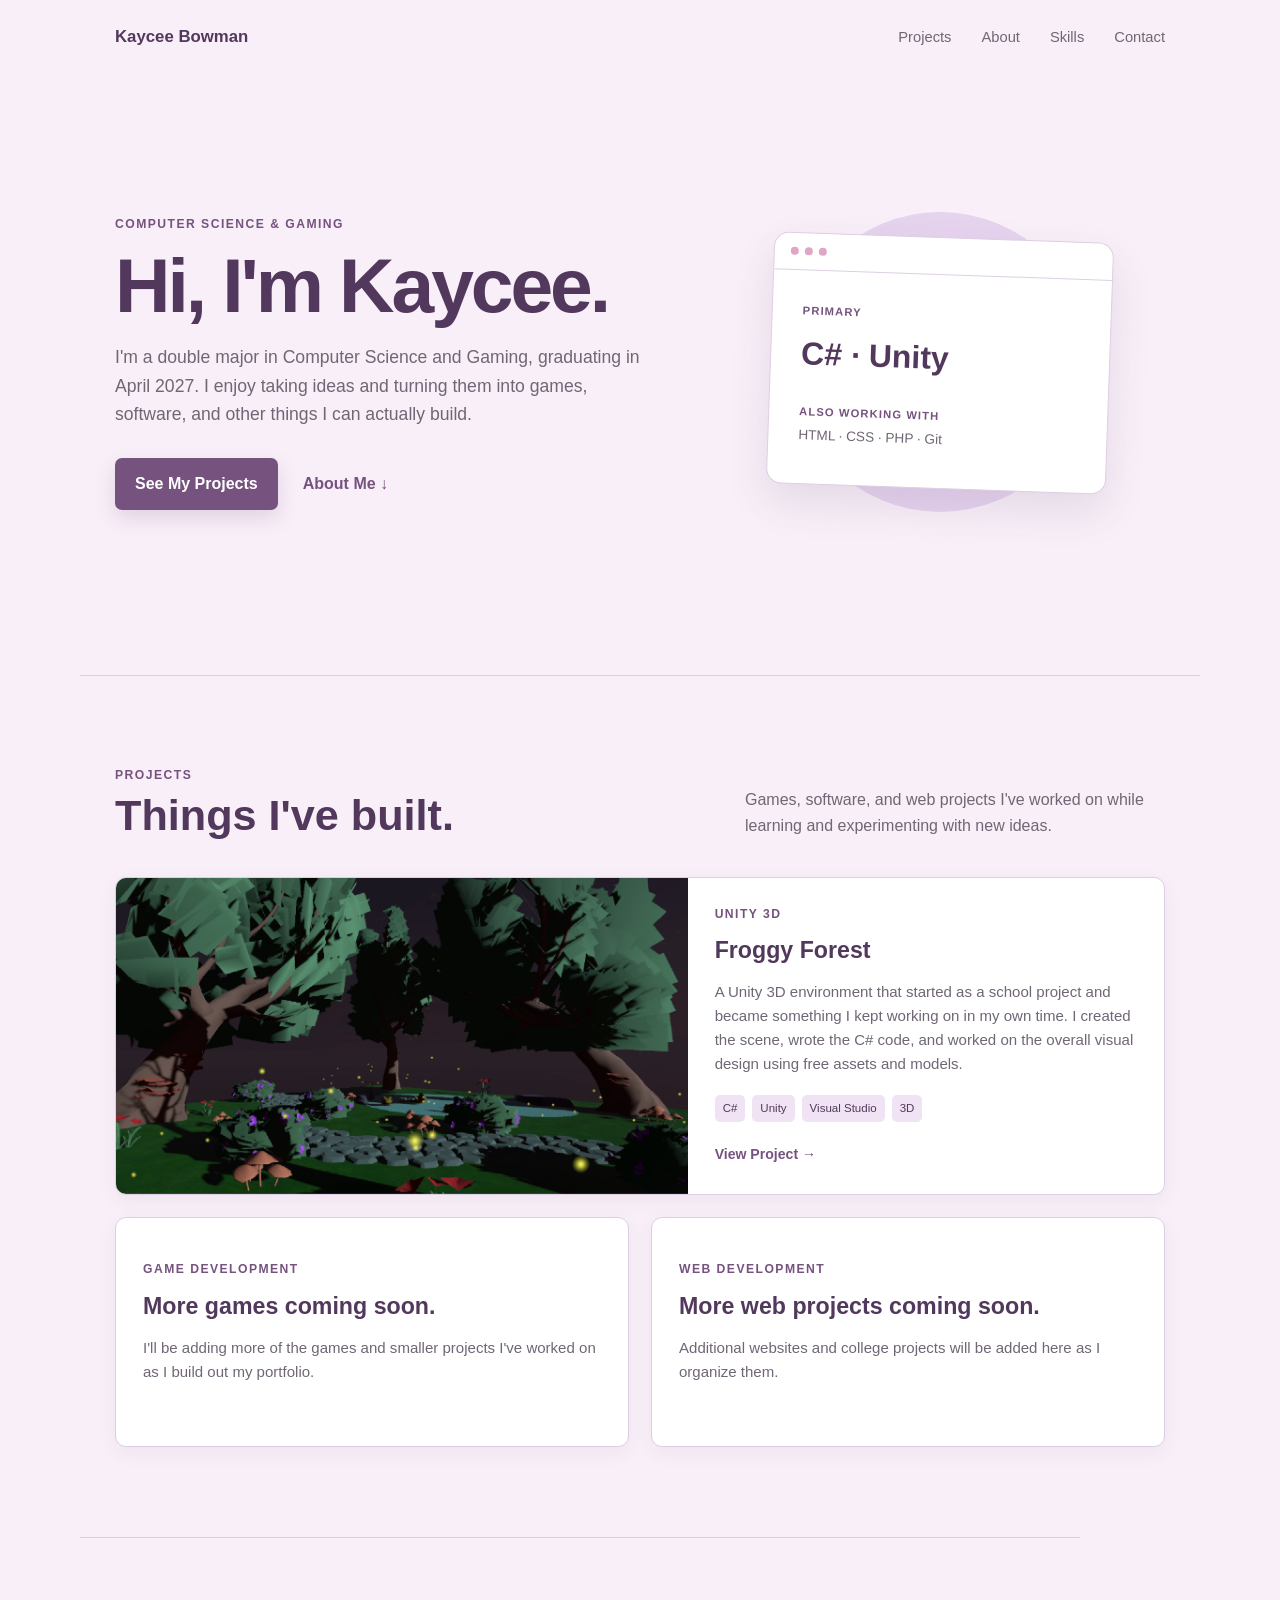
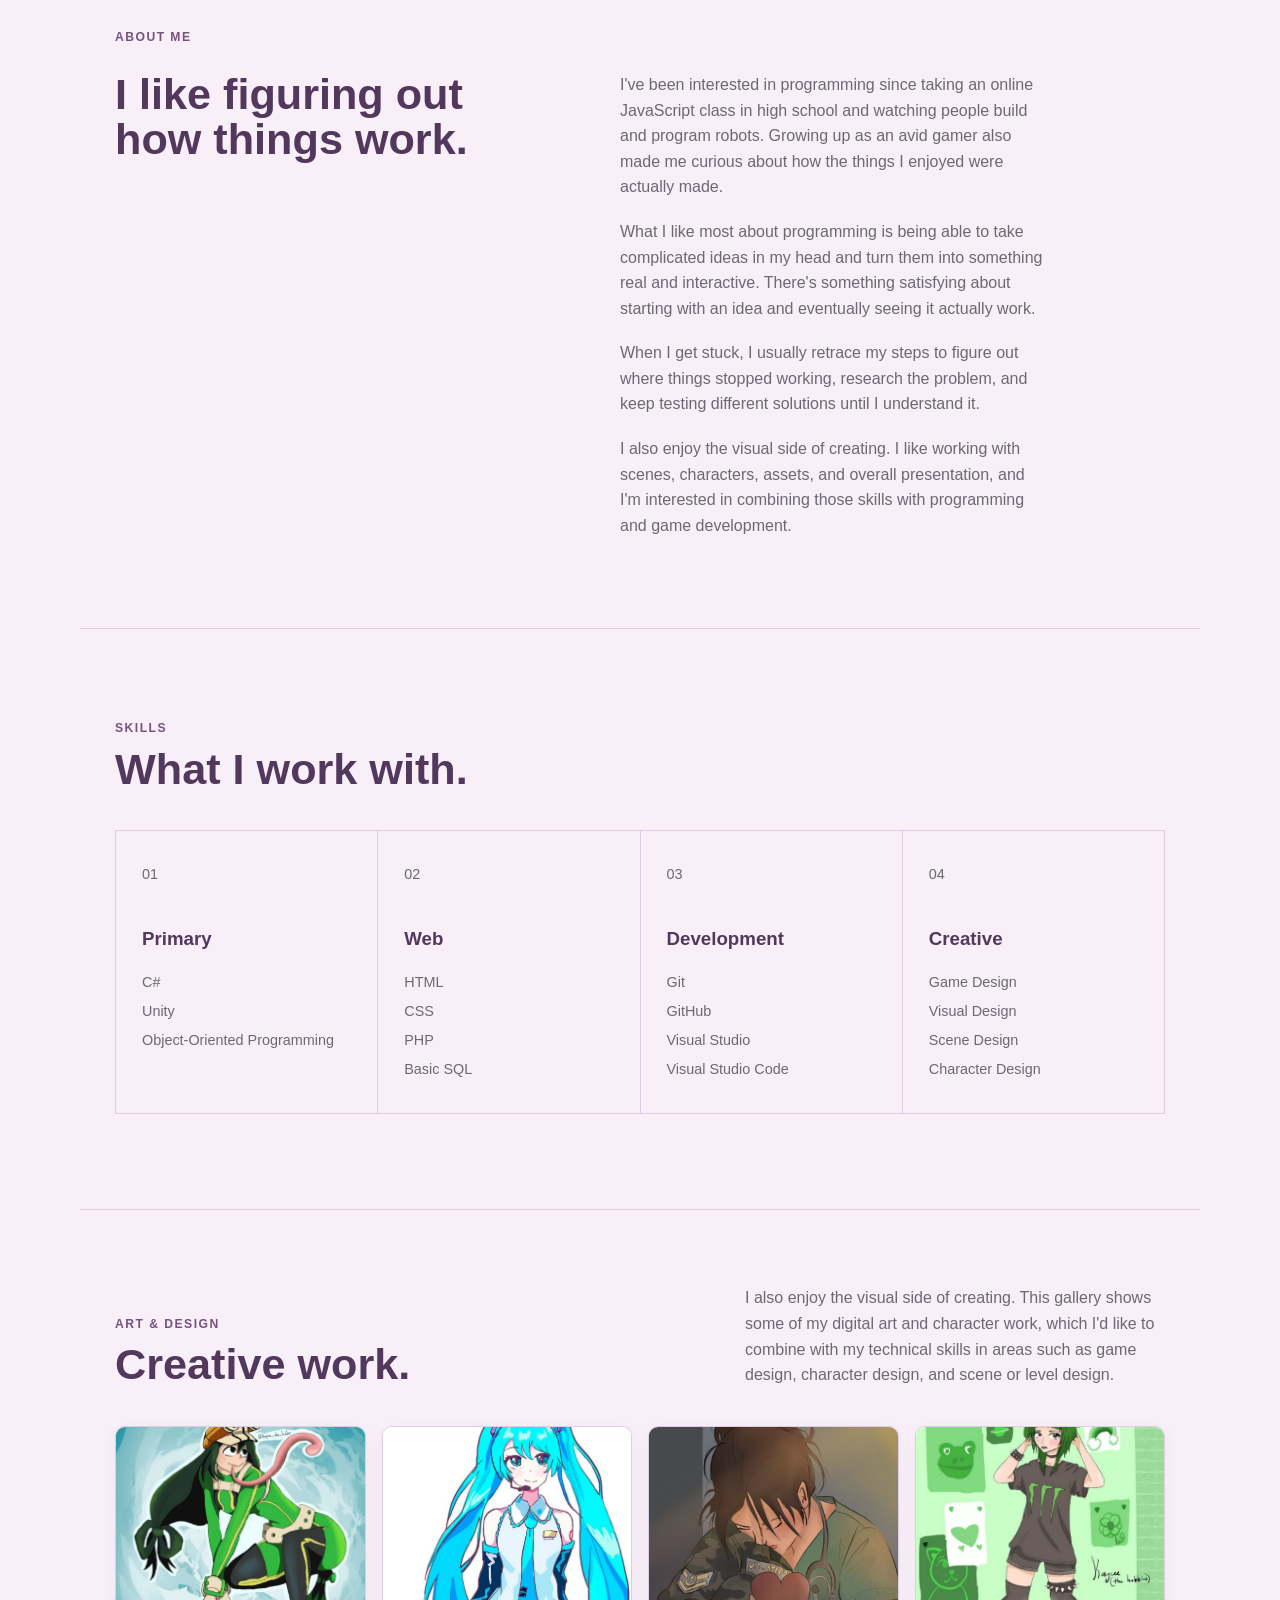
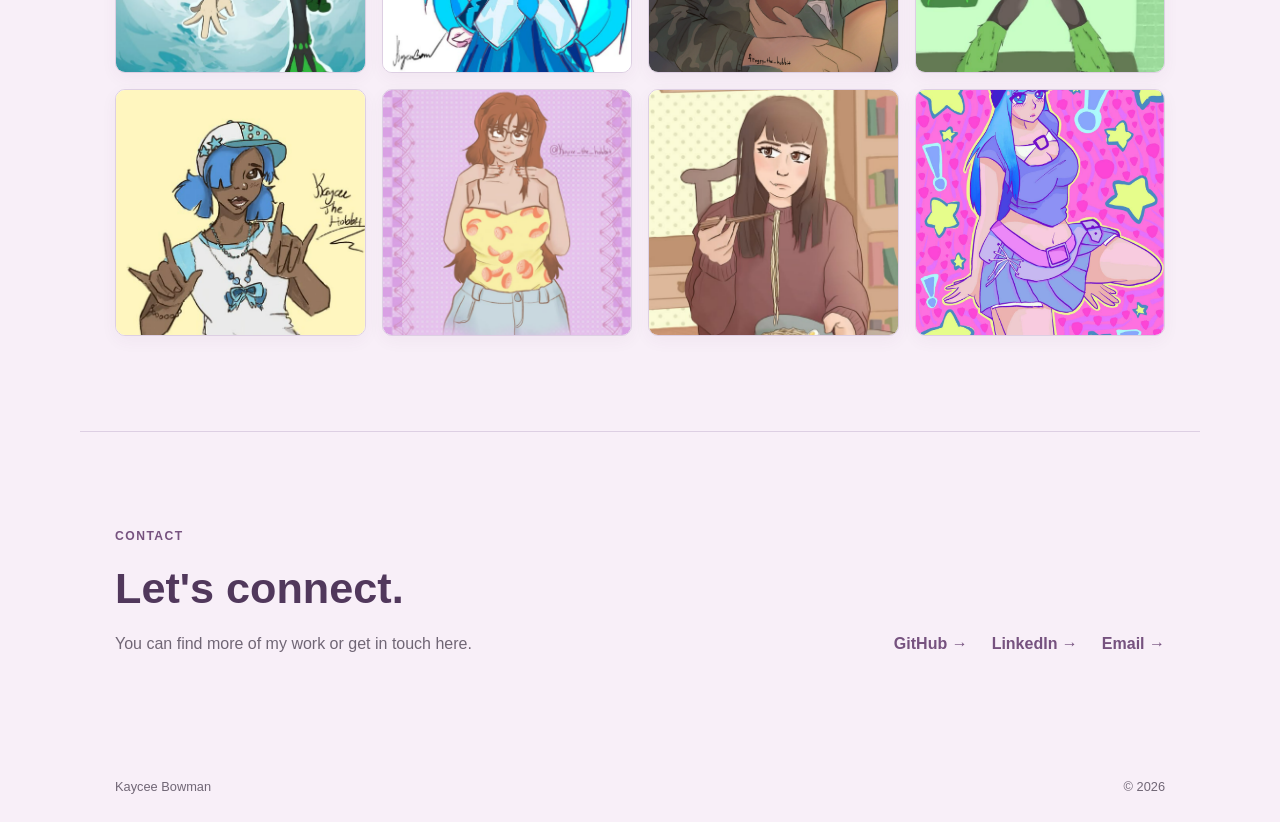
==== commit 7fdc008d: "added art to portfolio, changed layout, made project link work" ====
--- a/index.html
+++ b/index.html
@@ -89,7 +89,7 @@
                         <p>
                             A Unity 3D environment that started as a school project
                             and became something I kept working on in my own time.
-                            I created the scene, wrote the C# code, and put together
+                            I created the scene, wrote the C# code, and worked on
                             the overall visual design using free assets and models.
                         </p>
 
@@ -100,7 +100,7 @@
                             <span>3D</span>
                         </div>
 
-                        <a href="#" class="project-link">Project Details →</a>
+                        <a href="froggy-forest.html" class="project-link">View Project →</a>
                     </div>
                 </article>
 
@@ -110,8 +110,8 @@
                         <h3>More games coming soon.</h3>
 
                         <p>
-                            I'm planning to add more of the games and smaller
-                            projects I've worked on here as I build out the site.
+                            I'll be adding more of the games and smaller projects
+                            I've worked on as I build out my portfolio.
                         </p>
                     </div>
                 </article>
@@ -123,7 +123,7 @@
 
                         <p>
                             Additional websites and college projects will be
-                            added as I organize and finish them.
+                            added here as I organize them.
                         </p>
                     </div>
                 </article>
@@ -162,8 +162,8 @@
                     <p>
                         I also enjoy the visual side of creating. I like working
                         with scenes, characters, assets, and overall presentation,
-                        and I'm interested in finding ways to combine those skills
-                        with programming and game development.
+                        and I'm interested in combining those skills with programming
+                        and game development.
                     </p>
                 </div>
             </div>
@@ -233,31 +233,37 @@
             </div>
 
             <div class="art-grid">
-
-                <div class="art-card">
-                    <img src="images/art-cyan-character.png" alt="Digital character artwork">
-                </div>
-
-                <div class="art-card">
-                    <img src="images/art-pink-checkered.png" alt="Digital character artwork">
-                </div>
-
-                <div class="art-card">
-                    <img src="images/art-blue-character.png" alt="Digital character artwork">
-                </div>
-
-                <div class="art-card">
-                    <img src="images/art-green-character.png" alt="Digital character artwork">
-                </div>
-
-                <div class="art-card">
-                    <img src="images/art-magical-green.png" alt="Digital character artwork">
-                </div>
-
-                <div class="art-card">
-                    <img src="images/art-ramen.png" alt="Digital illustration">
-                </div>
-
+                <div class="art-card">
+                    <img src="images/frog.png" alt="Digital frog character artwork">
+                </div>
+
+                <div class="art-card">
+                    <img src="images/miku.png" alt="Digital character artwork">
+                </div>
+
+                <div class="art-card">
+                    <img src="images/military.png" alt="Digital character artwork">
+                </div>
+
+                <div class="art-card">
+                    <img src="images/monster.png" alt="Digital monster character artwork">
+                </div>
+
+                <div class="art-card">
+                    <img src="images/pigtails.png" alt="Digital character artwork">
+                </div>
+
+                <div class="art-card">
+                    <img src="images/pink.png" alt="Digital character artwork">
+                </div>
+
+                <div class="art-card">
+                    <img src="images/ramen.png" alt="Digital illustration of ramen">
+                </div>
+
+                <div class="art-card">
+                    <img src="images/vibrant.png" alt="Colorful digital character artwork">
+                </div>
             </div>
         </section>
 
--- a/style.css
+++ b/style.css
@@ -249,15 +249,17 @@
 }
 
 .project-image {
-    display: flex;
-    align-items: center;
-    justify-content: center;
+    overflow: hidden;
     min-height: 240px;
-    background: linear-gradient(135deg, var(--lavender), #f3dce8);
-    color: var(--purple);
-    font-size: 0.75rem;
-    font-weight: bold;
-    letter-spacing: 0.1em;
+    background-color: var(--lavender);
+}
+
+.project-image img {
+    display: block;
+    width: 100%;
+    height: 100%;
+    min-height: 240px;
+    object-fit: cover;
 }
 
 .project-content {
@@ -301,6 +303,20 @@
     color: var(--purple-dark);
 }
 
+.future-project {
+    min-height: 230px;
+    display: flex;
+    align-items: center;
+}
+
+.future-project .project-content {
+    width: 100%;
+}
+
+.about {
+    max-width: 1000px;
+}
+
 .about-grid {
     display: grid;
     grid-template-columns: 1fr 1fr;
@@ -355,6 +371,37 @@
     margin: 6px 0;
     color: var(--text-light);
     font-size: 0.9rem;
+}
+
+.art-section {
+    padding: 75px 35px 95px;
+    border-top: 1px solid var(--border);
+}
+
+.art-grid {
+    display: grid;
+    grid-template-columns: repeat(4, 1fr);
+    gap: 16px;
+}
+
+.art-card {
+    overflow: hidden;
+    background-color: var(--card);
+    border: 1px solid var(--border);
+    border-radius: 10px;
+    box-shadow: 0 5px 16px rgba(94, 63, 105, 0.05);
+}
+
+.art-card img {
+    display: block;
+    width: 100%;
+    height: 245px;
+    object-fit: cover;
+    transition: transform 0.3s ease;
+}
+
+.art-card:hover img {
+    transform: scale(1.03);
 }
 
 .contact {
@@ -391,19 +438,105 @@
     color: var(--purple-dark);
 }
 
-.art-section {
-    padding: 75px 35px 95px;
+.project-page-header {
+    max-width: 850px;
+    padding: 80px 35px 55px;
+}
+
+.back-link {
+    display: inline-block;
+    margin-bottom: 55px;
+    color: var(--purple);
+    font-size: 0.9rem;
+    font-weight: bold;
+}
+
+.project-page-header h1 {
+    margin: 10px 0 18px;
+    color: var(--purple-dark);
+    font-size: 4rem;
+    line-height: 1;
+}
+
+.project-page-header > p:last-child {
+    max-width: 700px;
+    color: var(--text-light);
+    font-size: 1.05rem;
+}
+
+.project-showcase {
+    padding: 0 35px 75px;
+}
+
+.project-showcase img {
+    display: block;
+    width: 100%;
+    max-height: 650px;
+    object-fit: cover;
+    border: 1px solid var(--border);
+    border-radius: 12px;
+    box-shadow: 0 10px 30px rgba(94, 63, 105, 0.1);
+}
+
+.project-details {
+    display: grid;
+    grid-template-columns: 1fr 1fr;
+    gap: 65px;
+    padding: 80px 35px;
     border-top: 1px solid var(--border);
 }
 
-.art-placeholder {
+.detail-block h2 {
+    margin-bottom: 18px;
+    color: var(--purple-dark);
+    font-size: 1.7rem;
+}
+
+.detail-block p {
+    color: var(--text-light);
+}
+
+.detail-block p + p {
+    margin-top: 18px;
+}
+
+.large-tags {
+    margin-top: 10px;
+}
+
+.large-tags span {
+    padding: 7px 10px;
+    font-size: 0.8rem;
+}
+
+.code-section {
+    display: grid;
+    grid-template-columns: 1fr 1fr;
+    gap: 60px;
+    padding: 85px 35px;
+    border-top: 1px solid var(--border);
+}
+
+.code-section h2 {
+    margin: 8px 0 15px;
+    color: var(--purple-dark);
+    font-size: 2.4rem;
+}
+
+.code-section p:not(.section-label) {
+    max-width: 500px;
+    color: var(--text-light);
+}
+
+.code-placeholder {
     display: flex;
     align-items: center;
     justify-content: center;
-    min-height: 220px;
+    min-height: 180px;
+    padding: 25px;
     background-color: var(--lavender-light);
     border: 1px dashed var(--lavender-dark);
-    border-radius: 11px;
+    border-radius: 10px;
     color: var(--text-light);
 }
 
@@ -445,10 +578,19 @@
         grid-template-columns: repeat(2, 1fr);
     }
 
+    .art-grid {
+        grid-template-columns: repeat(2, 1fr);
+    }
+
     .contact {
         align-items: flex-start;
         flex-direction: column;
     }
+
+    .project-details,
+    .code-section {
+        grid-template-columns: 1fr;
+    }
 }
 
 @media (max-width: 600px) {
@@ -463,7 +605,11 @@
     .hero,
     .section,
     .contact,
-    .art-section {
+    .art-section,
+    .project-page-header,
+    .project-showcase,
+    .project-details,
+    .code-section {
         padding-left: 22px;
         padding-right: 22px;
     }
@@ -478,7 +624,7 @@
         flex-direction: column;
     }
 
-    .skills-grid {
+    .art-grid {
         grid-template-columns: 1fr;
     }
 
